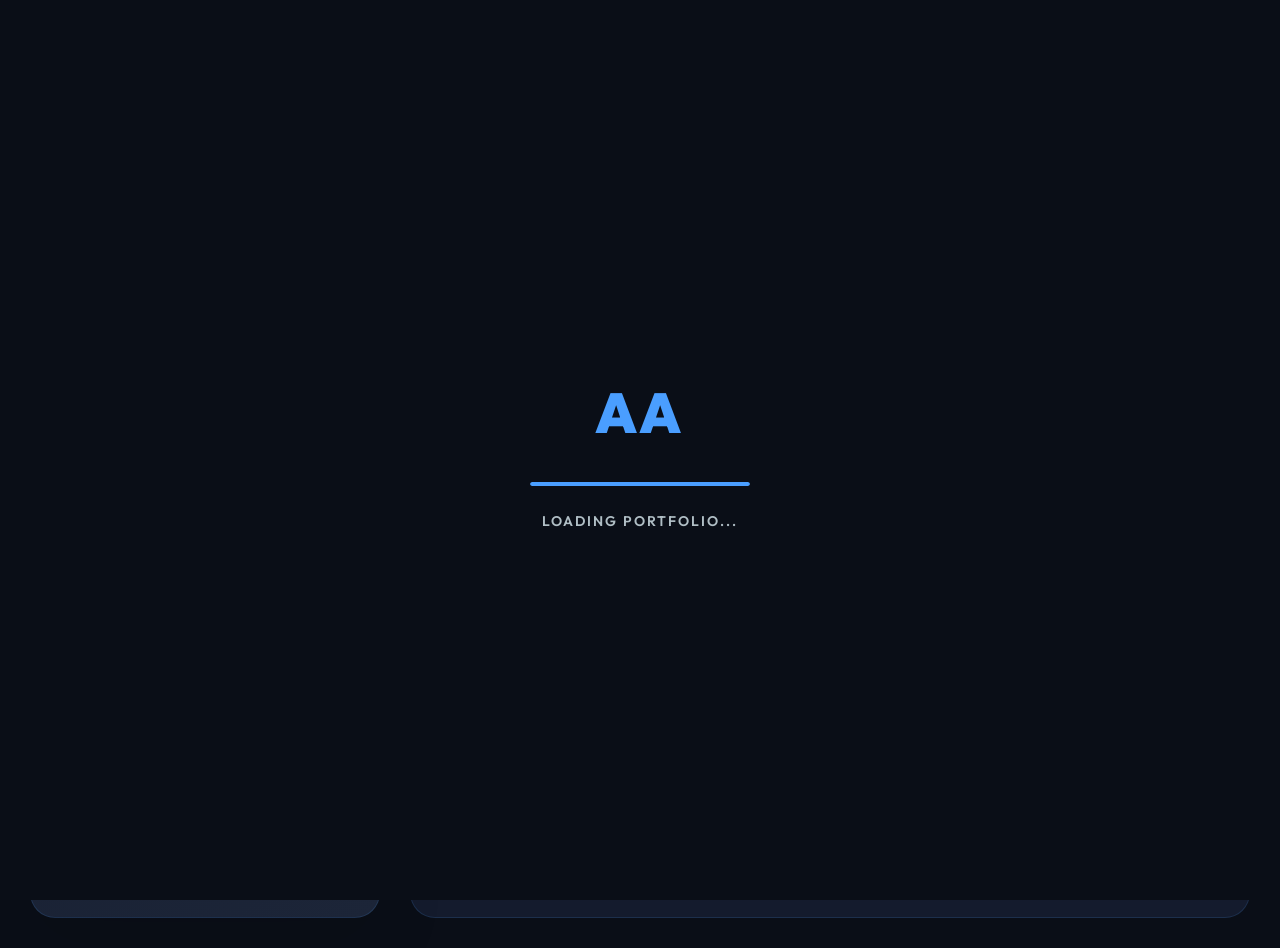
==== index.html @ 18f09d0e "Update index.html" ====
<!DOCTYPE html>
<html lang="en">
<head>
    <meta charset="UTF-8">
    <meta name="viewport" content="width=device-width, initial-scale=1.0">
    <title>Alex Alvian - Portfolio</title>
    <link href="https://fonts.googleapis.com/css2?family=Outfit:wght@300;400;600;700;900&display=swap" rel="stylesheet">
    <link rel="stylesheet" href="https://cdnjs.cloudflare.com/ajax/libs/font-awesome/6.4.0/css/all.min.css">
    <link rel="stylesheet" href="style.css">
</head>
<body class="dark-mode">

    <!-- ===== LOADING SCREEN ===== -->
    <div id="loadingScreen" class="loading-screen">
        <div class="loading-content">
            <div class="loading-logo">AA</div>
            <div class="loading-bar-wrap">
                <div class="loading-bar"></div>
            </div>
            <p class="loading-text">Loading Portfolio...</p>
        </div>
    </div>

    <!-- Theme Toggle Button -->
    <button id="theme-toggle" class="theme-toggle" aria-label="Toggle theme">
        <i class="fas fa-sun"></i>
    </button>

    <!-- Back to Top Button -->
    <button id="backToTopBtn" class="back-to-top" aria-label="Back to top">
        <i class="fas fa-arrow-up"></i>
    </button>

    <div class="container">
        <!-- Sidebar Profile Section -->
        <aside class="sidebar">
            <div class="profile-header">
                <img src="alex.jpg" alt="Alex Alvian" class="profile-pic">
                <h1 class="profile-name">Alex Alvian</h1>
                <div class="profile-role">Computer Science Student</div>
            </div>

            <div class="divider"></div>

            <div class="contact-info">
                <div class="contact-item">
                    <div class="contact-icon"><i class="fas fa-envelope"></i></div>
                    <div class="contact-details">
                        <span class="contact-label">Email</span>
                        <span class="contact-value">selviansamsul@gmail.com</span>
                    </div>
                </div>
                <div class="contact-item">
                    <div class="contact-icon"><i class="fas fa-phone"></i></div>
                    <div class="contact-details">
                        <span class="contact-label">Phone</span>
                        <span class="contact-value">+60 11-6481 2238</span>
                    </div>
                </div>
                <div class="contact-item">
                    <div class="contact-icon"><i class="fas fa-calendar"></i></div>
                    <div class="contact-details">
                        <span class="contact-label">Birthday</span>
                        <span class="contact-value">June 15, 2003</span>
                    </div>
                </div>
                <div class="contact-item">
                    <div class="contact-icon"><i class="fas fa-location-dot"></i></div>
                    <div class="contact-details">
                        <span class="contact-label">Location</span>
                        <span class="contact-value">Sabah, Malaysia</span>
                    </div>
                </div>
            </div>

            <div class="social-links">
                <a href="https://www.instagram.com/senseinsem" target="_blank" class="social-link" title="Instagram"><i class="fab fa-instagram"></i></a>
                <a href="https://www.tiktok.com/@senseinsem" target="_blank" class="social-link" title="TikTok"><i class="fab fa-tiktok"></i></a>
                <a href="https://discord.gg/hzGdXXtx" target="_blank" class="social-link" title="Discord"><i class="fab fa-discord"></i></a>
                <a href="#" class="social-link" title="GitHub"><i class="fab fa-github"></i></a>
            </div>
        </aside>

        <!-- Main Content Section -->
        <main class="main-content">
            <!-- Navigation Tabs -->
            <nav class="nav-tabs">
                <button class="nav-tab active" data-tab="about">About Me</button>
                <button class="nav-tab" data-tab="resume">Resume</button>
                <button class="nav-tab" data-tab="portfolio">Portfolio</button>
                <button class="nav-tab" data-tab="workshop">Workshop</button>
                <button class="nav-tab" data-tab="fyp">FYP</button>
                <button class="nav-tab" data-tab="gallery">Gallery</button>
                <button class="nav-tab" data-tab="contact">Contact</button>
            </nav>

            <!-- Content Area -->
            <div class="content-area">

                <!-- ===== ABOUT ME TAB ===== -->
                <div class="tab-content active" id="about">
                    <h2 class="section-title">About Me</h2>
                    <p class="about-text">
                        Hello! I enjoy coding and am constantly learning to improve my skills.
                        I love creating animations and editing videos, and I sometimes play games and
                        stream on social media. My ultimate goal is to keep pushing myself and reach
                        milestones I have yet to achieve.
                    </p>

                    <h3 class="subsection-title">Skills & Hobbies</h3>
                    <div class="services-grid">
                        <div class="service-card" onclick="openPopup('htmlPopup')">
                            <div class="service-icon"><img src="coding.png" alt="Coding" style="width: 50px; height: 50px; object-fit: contain;"></div>
                            <h4 class="service-title">Coding</h4>
                            <p class="service-description">HTML, CSS, JavaScript and more programming languages.</p>
                        </div>
                        <div class="service-card" onclick="openPopup('designPopup')">
                            <div class="service-icon"><img src="gdesign.png" alt="Graphic Design" style="width: 50px; height: 50px; object-fit: contain;"></div>
                            <h4 class="service-title">Graphic Design</h4>
                            <p class="service-description">Creating visual content with Photoshop and Illustrator.</p>
                        </div>
                        <div class="service-card" onclick="openPopup('gamingPopup')">
                            <div class="service-icon"><img src="pgame.png" alt="Gaming" style="width: 50px; height: 50px; object-fit: contain;"></div>
                            <h4 class="service-title">Playing Games</h4>
                            <p class="service-description">Minecraft, Battlefield, Mobile Legends and more.</p>
                        </div>
                        <div class="service-card" onclick="openPopup('streamPopup')">
                            <div class="service-icon"><img src="streaming.png" alt="Streaming" style="width: 50px; height: 50px; object-fit: contain;"></div>
                            <h4 class="service-title">Streaming</h4>
                            <p class="service-description">Live streaming on YouTube, Facebook, and TikTok.</p>
                        </div>
                        <div class="service-card" onclick="openPopup('animationPopup')">
                            <div class="service-icon"><img src="animator.png" alt="Animation" style="width: 50px; height: 50px; object-fit: contain;"></div>
                            <h4 class="service-title">Animation</h4>
                            <p class="service-description">3D animation and motion graphics with Blender.</p>
                        </div>
                        <div class="service-card" onclick="openPopup('animePopup')">
                            <div class="service-icon"><img src="anime.png" alt="Anime" style="width: 50px; height: 50px; object-fit: contain;"></div>
                            <h4 class="service-title">Anime</h4>
                            <p class="service-description">Watching anime series like One Piece, AOT, and more.</p>
                        </div>
                    </div>

                    <h3 class="subsection-title">Tools & Software</h3>
                    <div class="tools-container">
                        <div class="tools-scroll">
                            <div class="tool-item"><i class="fab fa-adobe" style="color: #FF0000;"></i><span>Adobe Photoshop</span></div>
                            <div class="tool-item"><i class="fab fa-adobe" style="color: #FF7C00;"></i><span>Adobe Illustrator</span></div>
                            <div class="tool-item"><i class="fas fa-cube" style="color: #F5792A;"></i><span>Blender</span></div>
                            <div class="tool-item"><i class="fab fa-adobe" style="color: #9999FF;"></i><span>Premiere Pro</span></div>
                            <div class="tool-item"><i class="fas fa-code" style="color: #007ACC;"></i><span>VS Code</span></div>
                            <div class="tool-item"><i class="fas fa-video" style="color: #302E31;"></i><span>OBS Studio</span></div>
                            <div class="tool-item"><i class="fab fa-unity" style="color: #000000;"></i><span>Unity</span></div>
                            <div class="tool-item"><i class="fas fa-gamepad" style="color: #0E1128;"></i><span>Unreal Engine</span></div>
                            <div class="tool-item"><i class="fas fa-paint-brush" style="color: #FF69B4;"></i><span>iBisPaint</span></div>
                        </div>
                    </div>

                    <h3 class="subsection-title">Testimonials</h3>
                    <div class="testimonials-container">
                        <div class="testimonials-scroll">
                            <div class="testimonial-card">
                                <p class="testimonial-text">"Alex is an incredibly talented student. His dedication to learning and mastering new technologies is impressive. He's always willing to help classmates and share his knowledge."</p>
                                <div class="testimonial-author">
                                    <img src="https://ui-avatars.com/api/?name=Ahmad+Hassan&background=4a9eff&color=fff&size=100" alt="Ahmad Hassan" class="author-avatar">
                                    <div class="author-info"><h4>Ahmad Hassan</h4><p>Classmate, UTeM</p></div>
                                </div>
                            </div>
                            <div class="testimonial-card">
                                <p class="testimonial-text">"Working with Alex on our web development project was amazing. He has great skills in both design and coding, and his creativity really brought our project to life!"</p>
                                <div class="testimonial-author">
                                    <img src="https://ui-avatars.com/api/?name=Sarah+Tan&background=4a9eff&color=fff&size=100" alt="Sarah Tan" class="author-avatar">
                                    <div class="author-info"><h4>Nazeem</h4><p>Project Partner, UTeM</p></div>
                                </div>
                            </div>
                            <div class="testimonial-card">
                                <p class="testimonial-text">"Alex's 3D animation and Blender skills are outstanding. His attention to detail and creative approach make his work stand out. Definitely someone to watch in the animation field!"</p>
                                <div class="testimonial-author">
                                    <img src="https://ui-avatars.com/api/?name=Daniel+Lee&background=4a9eff&color=fff&size=100" alt="Daniel Lee" class="author-avatar">
                                    <div class="author-info"><h4>Fatihah</h4><p>Friend & Designer</p></div>
                                </div>
                            </div>
                        </div>
                    </div>

                    <div class="skills-section">
                        <h3 class="subsection-title">Technical Proficiency</h3>
                        <div class="skills-grid">
                            <div class="skill-item">
                                <div class="skill-header"><span class="skill-name">HTML5</span><span class="skill-percentage">60%</span></div>
                                <div class="skill-bar"><div class="skill-progress" style="width: 60%"></div></div>
                            </div>
                            <div class="skill-item">
                                <div class="skill-header"><span class="skill-name">CSS3</span><span class="skill-percentage">60%</span></div>
                                <div class="skill-bar"><div class="skill-progress" style="width: 60%"></div></div>
                            </div>
                            <div class="skill-item">
                                <div class="skill-header"><span class="skill-name">JavaScript</span><span class="skill-percentage">60%</span></div>
                                <div class="skill-bar"><div class="skill-progress" style="width: 60%"></div></div>
                            </div>
                            <div class="skill-item">
                                <div class="skill-header"><span class="skill-name">Graphic Design</span><span class="skill-percentage">80%</span></div>
                                <div class="skill-bar"><div class="skill-progress" style="width: 80%"></div></div>
                            </div>
                            <div class="skill-item">
                                <div class="skill-header"><span class="skill-name">Blender / 3D Animation</span><span class="skill-percentage">85%</span></div>
                                <div class="skill-bar"><div class="skill-progress" style="width: 85%"></div></div>
                            </div>
                            <div class="skill-item">
                                <div class="skill-header"><span class="skill-name">Video Editing</span><span class="skill-percentage">85%</span></div>
                                <div class="skill-bar"><div class="skill-progress" style="width: 85%"></div></div>
                            </div>
                        </div>
                    </div>
                </div>

                <!-- ===== RESUME TAB ===== -->
                <div class="tab-content" id="resume">
                    <h2 class="section-title">Resume</h2>
                    <div class="timeline-section">
                        <h3 class="timeline-header">Education</h3>
                        <div class="timeline-item">
                            <span class="timeline-year">2021 - 2023</span>
                            <h4 class="timeline-title">Diploma in Business Studies</h4>
                            <p class="timeline-subtitle">SMK Bukit Garam, Sabah</p>
                            <p class="timeline-description">Completed diploma program with focus on business management and entrepreneurship.</p>
                        </div>
                        <div class="timeline-item">
                            <span class="timeline-year">2023 - 2027</span>
                            <h4 class="timeline-title">Bachelor of Computer Science</h4>
                            <p class="timeline-subtitle">Technical University of Malaysia, Melaka (UTeM)</p>
                            <p class="timeline-description">Currently pursuing degree in Computer Science with specialization in software development and web technologies.</p>
                        </div>
                    </div>
                    <div class="timeline-section">
                        <h3 class="timeline-header">Experience</h3>
                        <div class="timeline-item">
                            <span class="timeline-year">2022 - Present</span>
                            <h4 class="timeline-title">Minecraft Server Management</h4>
                            <p class="timeline-subtitle">Community Server Administrator</p>
                            <p class="timeline-description">Managed a community Minecraft server, handling plugins, events, and player moderation. Ensured server stability, configured plugins, and organized engaging activities for players.</p>
                        </div>
                    </div>
                </div>

                <!-- ===== PORTFOLIO TAB ===== -->
                <div class="tab-content" id="portfolio">
                    <h2 class="section-title">Portfolio</h2>

                    <!-- Filter Buttons -->
                    <div id="portfolioFilters" class="portfolio-filters">
                        <button class="filter-btn active" data-filter="all">All</button>
                        <button class="filter-btn" data-filter="web">Web</button>
                        <button class="filter-btn" data-filter="animation">Animation</button>
                        <button class="filter-btn" data-filter="design">Design</button>
                        <button class="filter-btn" data-filter="database">Database</button>
                    </div>

                    <div class="portfolio-grid">
                        <div class="portfolio-item" data-category="web" onclick="openPopup('project1Popup')">
                            <img src="projects/p1.png" alt="Web Development Project">
                            <div class="portfolio-overlay">
                                <h4>Web Development Project</h4>
                                <p>HTML • CSS • JavaScript • C++</p>
                                <div class="portfolio-link"><i class="fas fa-external-link-alt"></i></div>
                            </div>
                        </div>
                        <div class="portfolio-item" data-category="database" onclick="openPopup('project2Popup')">
                            <img src="projects/p2.png" alt="Database Management System">
                            <div class="portfolio-overlay">
                                <h4>Database Management System</h4>
                                <p>SQL • Database Design</p>
                                <div class="portfolio-link"><i class="fas fa-external-link-alt"></i></div>
                            </div>
                        </div>
                        <div class="portfolio-item" data-category="animation" onclick="openPopup('project3Popup')">
                            <img src="projects/p3.png" alt="Animation Project">
                            <div class="portfolio-overlay">
                                <h4>Animation Project</h4>
                                <p>Blender • Video Editing</p>
                                <div class="portfolio-link"><i class="fas fa-external-link-alt"></i></div>
                            </div>
                        </div>
                    </div>
                </div>

                <!-- ===== WORKSHOP TAB ===== -->
                <div class="tab-content" id="workshop">
                    <h2 class="section-title">Workshop</h2>
                    <p class="about-text">Hands-on learning experience in multimedia production and 3D animation development.</p>
                    <div class="workshop-grid">
                        <div class="workshop-card-new" onclick="openWorkshopModal()">
                            <div class="workshop-date-new">2024/2025</div>
                            <h4 class="workshop-title-new">Workshop II | BITU 3923 SEM 1 2025/2026</h4>
                            <p class="workshop-description-new">Produce and integrate multimedia elements into standalone projects using professional tools. Covering 3D animation, video editing, and creative product development with commercial features.</p>
                            <div class="workshop-details-new">
                                <span><i class="fas fa-clock"></i> Full Semester</span>
                                <span><i class="fas fa-users"></i> UTeM Students</span>
                            </div>
                            <button class="workshop-btn-new"><span>VIEW GALLERY</span></button>
                        </div>
                    </div>
                </div>

                <!-- ===== FYP TAB ===== -->
                <div class="tab-content" id="fyp">
                    <div class="fyp-header-row">
                        <div>
                            <h2 class="section-title">Final Year Project</h2>
                            <p class="about-text">My FYP journey — documenting progress, milestones, and the process of building my final year project from start to finish.</p>
                        </div>
                        <button class="fyp-admin-btn" onclick="openAdminPanel()">
                            <i class="fas fa-lock"></i>
                            <span>Admin</span>
                        </button>
                    </div>

                    <!-- FYP Project Card -->
                    <div id="fypProjectCard" class="fyp-project-card" onclick="openFYPJourney()">
                        <div class="fyp-card-thumbnail-wrap">
                            <img src="fyp/LEFTENANADNAN.png" alt="FYP Thumbnail" class="fyp-card-thumbnail">
                            <div class="fyp-card-thumbnail-placeholder" id="fypThumbPlaceholder">
                                <i class="fas fa-graduation-cap"></i>
                            </div>
                        </div>
                        <div class="fyp-card-body">
                            <div class="fyp-card-badge">Final Year Project</div>
                            <h3 class="fyp-card-title" id="fypTitleDisplay">Leftenan Adnan</h3>
                            <p class="fyp-card-desc" id="fypDescDisplay">Click to view my FYP journey and progress updates.</p>

                            <!-- Progress Bar -->
                            <div class="fyp-progress-wrap">
                                <div class="fyp-progress-track">
                                    <div class="fyp-progress-fill" id="fypProgressBar" style="width: 0%"></div>
                                </div>
                                <span class="fyp-progress-label" id="fypProgressLabel">0% Complete</span>
                            </div>

                            <div class="fyp-card-meta">
                                <span id="fypEntryCount"><i class="fas fa-calendar-check"></i> 0 entries</span>
                                <span id="fypYearDisplay"><i class="fas fa-clock"></i> 2025 - 2026</span>
                            </div>
                            <div class="fyp-card-cta">
                                <span>View Journey</span>
                                <i class="fas fa-arrow-right"></i>
                            </div>
                        </div>
                    </div>

                    <div id="fypEmptyState" class="fyp-empty-state" style="display:none;">
                        <i class="fas fa-folder-open"></i>
                        <p>No journey entries yet. Use Admin panel to add your first entry!</p>
                    </div>
                </div>

                <!-- ===== GALLERY TAB ===== -->
                <div class="tab-content" id="gallery">
                    <h2 class="section-title">Gallery</h2>
                    <p class="about-text">Memories and moments captured throughout my educational journey.</p>
                    <div class="schools-gallery-grid">
                        <div class="school-gallery-card" onclick="openPopup('smkPopup')">
                            <img src="education/smkbuilding.png" alt="SMK Bukit Garam" class="school-bg-image">
                            <div class="school-overlay"></div>
                            <div class="school-content">
                                <img src="education/smkbg.png" alt="SMK Logo" class="school-logo-large">
                                <h3 class="school-name">SMK Bukit Garam, Sabah</h3>
                            </div>
                        </div>
                        <div class="school-gallery-card" onclick="openPopup('utemPopup')">
                            <img src="education/ubuilding.png" alt="UTeM" class="school-bg-image">
                            <div class="school-overlay"></div>
                            <div class="school-content">
                                <img src="education/utem.png" alt="UTeM Logo" class="school-logo-large">
                                <h3 class="school-name">Technical University of Malaysia, Melaka</h3>
                            </div>
                        </div>
                    </div>
                </div>

                <!-- ===== CONTACT TAB ===== -->
                <div class="tab-content" id="contact">
                    <h2 class="section-title">Contact</h2>
                    <div class="contact-container">
                        <form class="contact-form" action="https://formsubmit.co/selviansamsul@gmail.com" method="POST">
                            <input type="hidden" name="_subject" value="New Portfolio Contact Message!">
                            <input type="hidden" name="_captcha" value="false">
                            <input type="hidden" name="_template" value="table">
                            <input type="text" name="_honey" style="display:none">

                            <div class="form-row">
                                <div class="form-group">
                                    <label for="name">Full Name</label>
                                    <input type="text" id="name" name="name" placeholder="Enter your name" required>
                                </div>
                                <div class="form-group">
                                    <label for="email">Email Address</label>
                                    <input type="email" id="email" name="email" placeholder="Enter your email" required>
                                </div>
                            </div>
                            <div class="form-group">
                                <label for="subject">Subject</label>
                                <input type="text" id="subject" name="subject" placeholder="Enter subject" required>
                            </div>
                            <div class="form-group">
                                <label for="message">Message</label>
                                <textarea id="message" name="message" rows="6" placeholder="Your message" required></textarea>
                            </div>
                            <button type="submit" class="submit-btn">
                                <span>Send Message</span>
                                <i class="fas fa-paper-plane"></i>
                            </button>
                        </form>

                        <div class="contact-info-box">
                            <h3>Get In Touch</h3>
                            <p>Feel free to reach out for collaborations, projects, or just to say hi!</p>
                            <div class="contact-methods">
                                <div class="method-item">
                                    <i class="fas fa-envelope"></i>
                                    <div><h4>Email</h4><p>selviansamsul@gmail.com</p></div>
                                </div>
                                <div class="method-item">
                                    <i class="fas fa-location-dot"></i>
                                    <div><h4>Location</h4><p>Melaka, Malaysia</p></div>
                                </div>
                                <div class="method-item">
                                    <i class="fab fa-instagram"></i>
                                    <div><h4>Instagram</h4><p>@senseinsem</p></div>
                                </div>
                            </div>
                        </div>
                    </div>

                    <div class="map-section">
                        <h3 class="map-title"><i class="fas fa-map-marker-alt"></i> My Location</h3>
                        <div class="map-container">
                            <iframe src="https://www.google.com/maps/embed?pb=!1m18!1m12!1m3!1d3987.7738837843967!2d102.31850731475395!3d2.310990798408954!2m3!1f0!2f0!3f0!3m2!1i1024!2i768!4f13.1!3m3!1m2!1s0x31d1e9acc8d2c0af%3A0x5dc09def5b2c968c!2sUniversiti%20Teknikal%20Malaysia%20Melaka!5e0!3m2!1sen!2smy!4v1642000000000!5m2!1sen!2smy" width="100%" height="450" style="border:0;" allowfullscreen="" loading="lazy" referrerpolicy="no-referrer-when-downgrade"></iframe>
                        </div>
                    </div>
                </div>

            </div><!-- end content-area -->
        </main>
    </div>

    <!-- ===== POPUPS & MODALS ===== -->

    <!-- Skills Popups -->
    <div id="htmlPopup" class="popup">
        <div class="popup-content">
            <span class="close" onclick="closePopup('htmlPopup')">&times;</span>
            <h2>Coding Skills</h2>
            <div class="popup-grid">
                <div class="popup-card"><img src="programming/html.png" alt="HTML"><p>HTML</p></div>
                <div class="popup-card"><img src="programming/css.png" alt="CSS"><p>CSS</p></div>
                <div class="popup-card"><img src="programming/js.png" alt="JavaScript"><p>JavaScript</p></div>
            </div>
        </div>
    </div>

    <div id="designPopup" class="popup">
        <div class="popup-content">
            <span class="close" onclick="closePopup('designPopup')">&times;</span>
            <h2>Graphic Design</h2>
            <div class="popup-grid">
                <div class="popup-card"><img src="graphicdesign/chracter.png" alt="Photoshop"><p>Photoshop</p></div>
                <div class="popup-card"><img src="graphicdesign/esport.png" alt="Illustrator"><p>Illustrator</p></div>
            </div>
        </div>
    </div>

    <div id="gamingPopup" class="popup">
        <div class="popup-content">
            <span class="close" onclick="closePopup('gamingPopup')">&times;</span>
            <h2>Playing Games</h2>
            <div class="popup-grid">
                <div class="popup-card"><img src="game/minecraft.png" alt="Minecraft"><p>Minecraft</p></div>
                <div class="popup-card"><img src="game/battlefield.png" alt="Battlefield"><p>Battlefield</p></div>
                <div class="popup-card"><img src="game/mlegend.png" alt="Mobile Legends"><p>Mobile Legends</p></div>
                <div class="popup-card"><img src="game/bs.png" alt="Blood Strike"><p>Blood Strike</p></div>
                <div class="popup-card"><img src="game/cod.png" alt="Call Of Duty"><p>Call Of Duty</p></div>
                <div class="popup-card"><img src="game/pubg.png" alt="PUBG"><p>PUBG</p></div>
            </div>
        </div>
    </div>

    <div id="streamPopup" class="popup">
        <div class="popup-content">
            <span class="close" onclick="closePopup('streamPopup')">&times;</span>
            <h2>Streaming</h2>
            <div class="popup-grid">
                <div class="popup-card"><img src="stream/yt.png" alt="YouTube"><p>YouTube</p></div>
                <div class="popup-card"><img src="stream/fb.png" alt="Facebook"><p>Facebook</p></div>
                <div class="popup-card"><img src="stream/tt.png" alt="TikTok"><p>TikTok</p></div>
            </div>
        </div>
    </div>

    <div id="animationPopup" class="popup">
        <div class="popup-content">
            <span class="close" onclick="closePopup('animationPopup')">&times;</span>
            <h2>Animation</h2>
            <div class="popup-grid">
                <div class="popup-card"><img src="animation/hp.png" alt="Blender"><p>Blender</p></div>
                <a href="https://youtu.be/5El2oPyLueI?si=GJ-XKhFjiFMWvHN2" target="_blank" class="popup-card">
                    <img src="animation/aif.png" alt="iBisPaint"><p>iBisPaint</p>
                </a>
            </div>
        </div>
    </div>

    <div id="animePopup" class="popup">
        <div class="popup-content">
            <span class="close" onclick="closePopup('animePopup')">&times;</span>
            <h2>Anime</h2>
            <div class="popup-grid">
                <div class="popup-card"><img src="anime/op.png" alt="One Piece"><p>One Piece</p></div>
                <div class="popup-card"><img src="anime/aot.png" alt="Attack On Titan"><p>Attack On Titan</p></div>
                <div class="popup-card"><img src="anime/kny.png" alt="Kimetsu No Yaiba"><p>Kimetsu No Yaiba</p></div>
            </div>
        </div>
    </div>

    <!-- Project Popups -->
    <div id="project1Popup" class="popup">
        <div class="popup-content">
            <span class="close" onclick="closePopup('project1Popup')">&times;</span>
            <h2>Web Development Project</h2>
            <div class="project-details">
                <p><strong>Course:</strong> Web Programming</p>
                <p><strong>Year:</strong> 2024</p>
                <p><strong>Description:</strong> Built a fully responsive portfolio website featuring modern UI/UX design, interactive elements, and smooth animations.</p>
                <p><strong>Technologies:</strong> HTML5, CSS3, JavaScript, Responsive Design</p>
            </div>
            <div class="popup-grid">
                <div class="popup-card"><img src="projects/Web/1.png" alt="Screenshot 1"><p>Flying Drone-Lab Test 1</p></div>
            </div>
        </div>
    </div>

    <div id="project2Popup" class="popup">
        <div class="popup-content">
            <span class="close" onclick="closePopup('project2Popup')">&times;</span>
            <h2>Database Management System</h2>
            <div class="project-details">
                <p><strong>Course:</strong> Database Systems</p>
                <p><strong>Year:</strong> 2024</p>
                <p><strong>Description:</strong> Developed a comprehensive inventory management system with user authentication, data relationships, and query optimization.</p>
                <p><strong>Technologies:</strong> MySQL, SQL, Database Design, ERD</p>
            </div>
            <div class="popup-grid"></div>
        </div>
    </div>

    <div id="project3Popup" class="popup">
        <div class="popup-content">
            <span class="close" onclick="closePopup('project3Popup')">&times;</span>
            <h2>Animation Project</h2>
            <div class="project-details">
                <p><strong>Course:</strong> Multimedia Design</p>
                <p><strong>Year:</strong> 2024</p>
                <p><strong>Description:</strong> Created a 3D animated short film showcasing modeling, rigging, animation, and rendering techniques using Blender.</p>
                <p><strong>Technologies:</strong> Blender, Video Editing, 3D Modeling</p>
            </div>
            <div class="popup-grid">
                <div class="popup-card"><img src="projects/Blender/1.png" alt="Animation 1"><p>ReLive</p></div>
                <div class="popup-card"><img src="projects/Blender/2.png" alt="Animation 2"><p>Character ReLive</p></div>
                <div class="popup-card"><img src="projects/Blender/3.png" alt="Animation 3"><p>Animated for Video TikTok</p></div>
                <div class="popup-card"><img src="projects/Blender/5.png" alt="Animation 4"><p>Poster Re-Live</p></div>
            </div>
        </div>
    </div>

    <!-- Gallery Popups -->
    <div id="smkPopup" class="popup">
        <div class="popup-content">
            <span class="close" onclick="closePopup('smkPopup')">&times;</span>
            <h2>SMK Bukit Garam - Capture Moments</h2>
            <div class="popup-grid">
                <div class="popup-card"><img src="education/smk/alex.png" alt="SMK Photo 1"><p>Photo 1</p></div>
                <div class="popup-card"><img src="education/smk/1.png" alt="SMK Photo 2"><p>6A3</p></div>
                <div class="popup-card"><img src="education/smk/2.png" alt="SMK Photo 3"><p>6A3</p></div>
                <div class="popup-card"><img src="education/smk/3.png" alt="SMK Photo 4"><p>6A3</p></div>
                <div class="popup-card"><img src="education/smk/4.png" alt="SMK Photo 5"><p>F6 Last Day</p></div>
                <div class="popup-card"><img src="education/smk/5.png" alt="SMK Photo 6"><p>Shoot Film</p></div>
            </div>
        </div>
    </div>

    <div id="utemPopup" class="popup">
        <div class="popup-content">
            <span class="close" onclick="closePopup('utemPopup')">&times;</span>
            <h2>UTeM - Capture Moments</h2>
            <div class="popup-grid">
                <div class="popup-card"><img src="education/utem/1.png" alt="UTeM Photo 1"><p>Entrepreneurship</p></div>
                <div class="popup-card"><img src="education/utem/2.png" alt="UTeM Photo 2"><p>Entrepreneurship</p></div>
                <div class="popup-card"><img src="education/utem/3.png" alt="UTeM Photo 3"><p>Photo 3</p></div>
                <div class="popup-card"><img src="education/utem/4.png" alt="UTeM Photo 4"><p>Klebang</p></div>
                <div class="popup-card"><img src="education/utem/5.png" alt="UTeM Photo 5"><p>Nando's</p></div>
                <div class="popup-card"><img src="education/utem/6.png" alt="UTeM Photo 6"><p>Shoot Film</p></div>
                <div class="popup-card"><img src="education/utem/7.png" alt="UTeM Photo 7"><p>Hiking</p></div>
                <div class="popup-card"><img src="education/utem/8.png" alt="UTeM Photo 8"><p>Hiking</p></div>
                <div class="popup-card"><img src="education/utem/9.png" alt="UTeM Photo 9"><p>Golf</p></div>
                <div class="popup-card"><img src="education/utem/10.JPG" alt="UTeM Photo 10"><p>Exhibitions</p></div>
                <div class="popup-card"><img src="education/utem/11.JPG" alt="UTeM Photo 11"><p>Exhibitions</p></div>
                <div class="popup-card"><img src="education/utem/12.JPG" alt="UTeM Photo 12"><p>Exhibitions</p></div>
            </div>
        </div>
    </div>

    <!-- Big Image Popup -->
    <div id="bigImagePopup" class="popup" style="display: none;">
        <span class="close" onclick="closePopup('bigImagePopup')">&times;</span>
        <img id="bigImage" src="" alt="Big Image" style="max-width:90%; max-height:90%; border-radius:10px; display:block; margin:auto;">
    </div>

    <!-- Workshop Modal -->
    <div id="workshopModal" class="workshop-modal">
        <div class="workshop-modal-overlay" onclick="closeWorkshopModal()"></div>
        <div class="workshop-modal-content">
            <button class="workshop-modal-close" onclick="closeWorkshopModal()"><i class="fas fa-times"></i></button>
            <div class="workshop-modal-header">
                <div class="workshop-date-badge">2024/2025</div>
                <h2 class="workshop-modal-title">Workshop II | BITU 3923 SEM 1 2025/2026</h2>
                <p class="workshop-modal-description">Produce, create, edit and use multimedia elements that are compatible with developed projects. Integrates all the multimedia elements used in generating a single standalone end product. Use and operate multimedia tools and software well. Presenting creative work through exhibitions. Develop a product that has commercial features.</p>
                <div class="workshop-modal-info">
                    <span><i class="fas fa-clock"></i> Full Semester</span>
                    <span><i class="fas fa-users"></i> UTeM Students</span>
                </div>
            </div>
            <div class="workshop-modal-body">
                <h3 class="workshop-gallery-title">WORKSHOP GALLERY</h3>
                <div class="workshop-gallery-grid">
                    <div class="workshop-gallery-item" onclick="openWorkshopImage('projects/Blender/1.png')">
                        <img src="projects/Blender/1.png" alt="ReLive">
                        <div class="workshop-gallery-overlay"><i class="fas fa-search-plus"></i></div>
                    </div>
                    <div class="workshop-gallery-item" onclick="openWorkshopImage('projects/Blender/2.png')">
                        <img src="projects/Blender/2.png" alt="Character ReLive">
                        <div class="workshop-gallery-overlay"><i class="fas fa-search-plus"></i></div>
                    </div>
                    <div class="workshop-gallery-item" onclick="openWorkshopImage('projects/Blender/3.png')">
                        <img src="projects/Blender/3.png" alt="Animated for TikTok">
                        <div class="workshop-gallery-overlay"><i class="fas fa-search-plus"></i></div>
                    </div>
                </div>
            </div>
        </div>
    </div>

    <!-- FYP Journey Modal -->
    <div id="fypJourneyModal" class="fyp-modal">
        <div class="fyp-modal-overlay" onclick="closeFYPJourney()"></div>
        <div class="fyp-modal-content">
            <button class="fyp-modal-close" onclick="closeFYPJourney()"><i class="fas fa-times"></i></button>
            <div class="fyp-journey-header">
                <div class="fyp-journey-badge">Journey Timeline</div>
                <h2 class="fyp-journey-title" id="fypJourneyTitle">My FYP Journey</h2>
                <p class="fyp-journey-subtitle" id="fypJourneySubtitle">Progress updates and milestones</p>
            </div>
            <div class="fyp-timeline-wrapper">
                <div class="fyp-timeline-track" id="fypTimelineTrack"></div>
            </div>
            <div class="fyp-timeline-hint">
                <i class="fas fa-hand-pointer"></i> Klik entry untuk lihat detail &nbsp;|&nbsp;
                <i class="fas fa-arrows-left-right"></i> Scroll kiri/kanan
            </div>
        </div>
    </div>

    <!-- FYP Entry Detail Modal -->
    <div id="fypDetailModal" class="fyp-modal fyp-detail-modal">
        <div class="fyp-modal-overlay" onclick="closeFYPDetail()"></div>
        <div class="fyp-modal-content fyp-detail-content">
            <button class="fyp-modal-close" onclick="closeFYPDetail()"><i class="fas fa-times"></i></button>
            <div class="fyp-detail-header">
                <div class="fyp-detail-date-badge" id="fypDetailDateBadge">8 Mac 2026</div>
                <h2 class="fyp-detail-title" id="fypDetailTitle">Entry Title</h2>
                <p class="fyp-detail-desc" id="fypDetailDesc">Description here</p>
            </div>
            <div class="fyp-detail-images" id="fypDetailImages"></div>
        </div>
    </div>

    <!-- FYP Admin Panel Modal -->
    <div id="fypAdminModal" class="fyp-modal fyp-admin-modal">
        <div class="fyp-modal-overlay" onclick="closeFYPAdmin()"></div>
        <div class="fyp-modal-content fyp-admin-content">
            <button class="fyp-modal-close" onclick="closeFYPAdmin()"><i class="fas fa-times"></i></button>

            <!-- Login Screen -->
            <div id="fypAdminLogin" class="fyp-admin-section">
                <div class="fyp-admin-lock-icon"><i class="fas fa-lock"></i></div>
                <h2 class="fyp-admin-title">Admin Panel</h2>
                <p class="fyp-admin-subtitle">Enter password to manage FYP content</p>
                <div class="fyp-admin-login-form">
                    <input type="password" id="fypAdminPassword" placeholder="Enter admin password" class="fyp-admin-input" onkeydown="if(event.key==='Enter') verifyAdminPassword()">
                    <button class="fyp-admin-submit-btn" onclick="verifyAdminPassword()"><i class="fas fa-unlock"></i> Login</button>
                </div>
                <p class="fyp-admin-hint">Default password: <strong>fyp2026</strong></p>
            </div>

            <!-- Admin Dashboard -->
            <div id="fypAdminDashboard" class="fyp-admin-section" style="display:none;">
                <div class="fyp-admin-dash-header">
                    <h2 class="fyp-admin-title">FYP Admin Panel</h2>
                    <button class="fyp-admin-logout-btn" onclick="logoutAdmin()"><i class="fas fa-sign-out-alt"></i> Logout</button>
                </div>

                <!-- Publish Data Block: supaya semua orang (browser/email lain) nampak -->
                <div class="fyp-admin-block">
                    <h3 class="fyp-admin-block-title"><i class="fas fa-cloud-upload-alt"></i> Publish Supaya Semua Orang Nampak</h3>
                    <p class="fyp-admin-hint" style="text-align:left; margin-bottom:14px;">
                        Website ni <strong>static</strong> (tiada database), jadi apa-apa yang anda save di sini cuma
                        tersimpan dalam browser anda sendiri. Untuk orang lain (email/browser/device lain) boleh
                        nampak update FYP anda, ikut langkah ni:
                    </p>
                    <ol style="margin: 0 0 16px 20px; font-size: 14px; line-height: 1.9;">
                        <li>Lengkapkan dulu Project Settings & Journey Entries di bawah, macam biasa.</li>
                        <li>Klik butang <strong>"Export Data (Copy JSON)"</strong> — JSON akan disalin (copy) automatik.</li>
                        <li>Buka fail <code>fyp-data.js</code> dalam GitHub repo anda.</li>
                        <li>Replace isi dalam <code>FYP_DEFAULT_DATA = { ... }</code> dengan JSON yang baru di-copy.</li>
                        <li>Commit & push. Lepas GitHub Pages update (± 1 minit), semua orang akan nampak — dari email/browser/device mana pun.</li>
                    </ol>
                    <button class="fyp-admin-save-btn" onclick="exportFYPData()"><i class="fas fa-copy"></i> Export Data (Copy JSON)</button>
                </div>

                <!-- Project Settings -->
                <div class="fyp-admin-block">
                    <h3 class="fyp-admin-block-title"><i class="fas fa-cog"></i> Project Settings</h3>
                    <div class="fyp-admin-form-grid">
                        <div class="fyp-admin-form-group">
                            <label>Project Title</label>
                            <input type="text" id="adminProjectTitle" placeholder="e.g. Smart Campus System" class="fyp-admin-input">
                        </div>
                        <div class="fyp-admin-form-group">
                            <label>Year Range</label>
                            <input type="text" id="adminProjectYear" placeholder="e.g. 2025 - 2026" class="fyp-admin-input">
                        </div>
                        <div class="fyp-admin-form-group" style="grid-column: 1/-1;">
                            <label>Project Description</label>
                            <textarea id="adminProjectDesc" placeholder="Brief description of your FYP project..." class="fyp-admin-textarea" rows="3"></textarea>
                        </div>
                        <div class="fyp-admin-form-group" style="grid-column: 1/-1;">
                            <label>Thumbnail URL — Gunakan URL dari GitHub repo anda (contoh: <code>https://raw.githubusercontent.com/username/repo/main/fyp/image.jpg</code>)</label>
                            <input type="text" id="adminProjectThumb" placeholder="https://raw.githubusercontent.com/..." class="fyp-admin-input">
                        </div>
                        <div class="fyp-admin-form-group" style="grid-column: 1/-1;">
                            <label>Project Progress: <span id="progressValueDisplay">0%</span></label>
                            <input type="range" id="adminProjectProgress" min="0" max="100" value="0" class="fyp-progress-slider"
                                oninput="document.getElementById('progressValueDisplay').textContent = this.value + '%'">
                        </div>
                    </div>
                    <button class="fyp-admin-save-btn" onclick="saveProjectSettings()"><i class="fas fa-save"></i> Save Settings</button>
                </div>

                <!-- Add New Journey Entry -->
                <div class="fyp-admin-block">
                    <h3 class="fyp-admin-block-title"><i class="fas fa-plus-circle"></i> Add New Journey Entry</h3>
                    <div class="fyp-admin-form-grid">
                        <div class="fyp-admin-form-group">
                            <label>Date</label>
                            <input type="date" id="adminEntryDate" class="fyp-admin-input">
                        </div>
                        <div class="fyp-admin-form-group">
                            <label>Entry Title</label>
                            <input type="text" id="adminEntryTitle" placeholder="e.g. Literature Review" class="fyp-admin-input">
                        </div>
                        <div class="fyp-admin-form-group" style="grid-column: 1/-1;">
                            <label>Description</label>
                            <textarea id="adminEntryDesc" placeholder="What did you do on this date?" class="fyp-admin-textarea" rows="3"></textarea>
                        </div>

                        <!-- Thumbnail URL for entry -->
                        <div class="fyp-admin-form-group" style="grid-column: 1/-1;">
                            <label>Thumbnail URL (untuk timeline) — Upload gambar ke folder <code>fyp/</code> dalam GitHub repo anda, kemudian copy URL raw</label>
                            <input type="text" id="adminEntryThumb" placeholder="https://raw.githubusercontent.com/username/repo/main/fyp/image.jpg" class="fyp-admin-input">
                            <small class="fyp-url-hint">💡 Cara dapat URL: GitHub repo → folder fyp → klik gambar → klik "Raw" → copy URL</small>
                        </div>

                        <!-- OR use drag & drop as backup -->
                        <div class="fyp-admin-form-group" style="grid-column: 1/-1;">
                            <label>ATAU Upload terus (Backup — compress & simpan dalam browser)</label>
                            <div class="fyp-drop-zone" id="thumbDropZone" onclick="document.getElementById('thumbFileInput').click()">
                                <input type="file" id="thumbFileInput" accept="image/*" style="display:none" onchange="handleThumbFile(this)">
                                <div class="fyp-drop-icon"><i class="fas fa-cloud-upload-alt"></i></div>
                                <p class="fyp-drop-text">Drag & drop atau <span>klik untuk pilih</span></p>
                                <p class="fyp-drop-hint">Gambar akan di-compress secara automatik</p>
                                <img id="thumbPreview" class="fyp-drop-preview" style="display:none">
                                <button type="button" class="fyp-drop-clear" id="thumbClearBtn" style="display:none" onclick="clearThumb(event)">
                                    <i class="fas fa-times"></i> Buang
                                </button>
                            </div>
                        </div>

                        <!-- Detail Images URL (Primary - recommended) -->
                        <div class="fyp-admin-form-group" style="grid-column: 1/-1;">
                            <label>Detail Images — URL (Disyorkan! Satu URL setiap baris)</label>
                            <textarea id="adminEntryImagesUrl" placeholder="https://raw.githubusercontent.com/username/repo/main/fyp/img1.jpg&#10;https://raw.githubusercontent.com/username/repo/main/fyp/img2.jpg" class="fyp-admin-textarea" rows="4"></textarea>
                            <small class="fyp-url-hint">💡 Upload semua gambar ke folder <code>fyp/</code> dalam GitHub repo dulu, kemudian paste URL raw di sini</small>
                        </div>

                        <!-- Detail Images Upload (Backup) -->
                        <div class="fyp-admin-form-group" style="grid-column: 1/-1;">
                            <label>ATAU Upload Gambar Detail (Backup)</label>
                            <div class="fyp-drop-zone fyp-drop-multi" id="detailDropZone" onclick="document.getElementById('detailFileInput').click()">
                                <input type="file" id="detailFileInput" accept="image/*" multiple style="display:none" onchange="handleDetailFiles(this)">
                                <div class="fyp-drop-icon"><i class="fas fa-images"></i></div>
                                <p class="fyp-drop-text">Drag & drop atau <span>klik untuk pilih</span></p>
                                <p class="fyp-drop-hint">Boleh pilih banyak gambar — akan di-compress automatik</p>
                            </div>
                            <div id="detailPreviewGrid" class="fyp-detail-preview-grid"></div>
                        </div>

                        <div class="fyp-admin-form-group" style="grid-column: 1/-1;">
                            <label>Image Captions (satu per baris, ikut urutan gambar)</label>
                            <textarea id="adminEntryCaptions" placeholder="Screenshot of diagram&#10;Meeting notes&#10;Code review" class="fyp-admin-textarea" rows="4"></textarea>
                        </div>
                    </div>
                    <button class="fyp-admin-save-btn" onclick="addJourneyEntry()"><i class="fas fa-plus"></i> Add Entry</button>
                </div>

                <!-- Existing Entries -->
                <div class="fyp-admin-block">
                    <h3 class="fyp-admin-block-title"><i class="fas fa-list"></i> Manage Entries</h3>
                    <div id="adminEntriesList" class="fyp-admin-entries-list"></div>
                </div>
            </div>
        </div>
    </div>

    <!-- FYP Image Lightbox -->
    <div id="fypLightbox" class="fyp-lightbox">
        <div class="fyp-lightbox-overlay" onclick="closeFYPLightbox()"></div>
        <button class="fyp-lightbox-close" onclick="closeFYPLightbox()"><i class="fas fa-times"></i></button>
        <img id="fypLightboxImg" src="" alt="" class="fyp-lightbox-img">
        <p id="fypLightboxCaption" class="fyp-lightbox-caption"></p>
    </div>

    <script src="fyp-data.js"></script>
    <script src="script.js"></script>
</body>
</html>
---- style.css ----
* {
    margin: 0;
    padding: 0;
    box-sizing: border-box;
}

:root {
    /* Dark Mode Colors */
    --dark-primary: #0a0e17;
    --dark-secondary: #141b2d;
    --dark-card: #1a2332;
    --dark-text: #ffffff;
    --dark-text-gray: #b0bec5;
    --dark-border: rgba(74, 158, 255, 0.15);
    
    /* Light Mode Colors */
    --light-primary: #FFFFFF;
    --light-secondary: #f8fafc;
    --light-card: #ffffff;
    --light-text: #1E293B;
    --light-text-gray: #64748b;
    --light-border: #e2e8f0;
    
    /* Accent Colors */
    --accent-dark: #4a9eff;
    --accent-light: #3B82F6;
    --accent-hover: #5db3ff;
}

body {
    font-family: 'Outfit', sans-serif;
    line-height: 1.6;
    overflow-x: hidden;
    transition: background-color 0.3s ease, color 0.3s ease;
}

/* ===== DARK MODE (DEFAULT) ===== */
body.dark-mode {
    background: var(--dark-primary);
    color: var(--dark-text);
}

body.dark-mode .sidebar {
    background: linear-gradient(145deg, var(--dark-secondary), #1c2538);
    border: 1px solid var(--dark-border);
}

body.dark-mode .main-content {
    background: var(--dark-secondary);
    border: 1px solid var(--dark-border);
}

body.dark-mode .nav-tabs {
    background: linear-gradient(180deg, #1c2538, var(--dark-secondary));
    border-bottom: 2px solid var(--dark-border);
}

body.dark-mode .nav-tab {
    color: var(--dark-text-gray);
}

body.dark-mode .nav-tab.active,
body.dark-mode .nav-tab:hover {
    color: var(--accent-dark);
}

body.dark-mode .nav-tab.active::before {
    background: var(--accent-dark);
}

body.dark-mode .section-title,
body.dark-mode .subsection-title,
body.dark-mode .timeline-header,
body.dark-mode .profile-name,
body.dark-mode .contact-value {
    color: var(--dark-text);
}

body.dark-mode .about-text,
body.dark-mode .service-description,
body.dark-mode .timeline-description,
body.dark-mode .workshop-description,
body.dark-mode .contact-label {
    color: var(--dark-text-gray);
}

body.dark-mode .section-title::after {
    background: var(--accent-dark);
    box-shadow: 0 0 15px rgba(74, 158, 255, 0.6);
}

body.dark-mode .profile-role {
    background: var(--accent-dark);
}

body.dark-mode .profile-pic {
    border: 4px solid var(--accent-dark);
    box-shadow: 0 0 40px rgba(74, 158, 255, 0.4);
}

body.dark-mode .contact-icon {
    background: rgba(74, 158, 255, 0.12);
    color: var(--accent-dark);
}

body.dark-mode .contact-item:hover .contact-icon {
    background: var(--accent-dark);
    color: var(--dark-text);
}

body.dark-mode .social-link {
    background: rgba(74, 158, 255, 0.1);
    color: var(--accent-dark);
}

body.dark-mode .social-link:hover {
    background: var(--accent-dark);
    color: var(--dark-text);
}

body.dark-mode .service-card,
body.dark-mode .timeline-item,
body.dark-mode .skill-item,
body.dark-mode .workshop-card,
body.dark-mode .contact-info-box {
    background: linear-gradient(145deg, var(--dark-card), #1c2538);
    border: 1px solid var(--dark-border);
}

body.dark-mode .service-card:hover,
body.dark-mode .workshop-card:hover {
    border-color: var(--accent-dark);
    box-shadow: 0 20px 50px rgba(74, 158, 255, 0.25);
}

body.dark-mode .service-icon {
    background: rgba(74, 158, 255, 0.12);
    color: var(--accent-dark);
}

body.dark-mode .service-card:hover .service-icon {
    background: var(--accent-dark);
}

body.dark-mode .timeline-year,
body.dark-mode .workshop-date {
    background: rgba(74, 158, 255, 0.15);
    color: var(--accent-dark);
}

body.dark-mode .timeline-subtitle {
    color: var(--accent-dark);
}

body.dark-mode .skill-bar {
    background: rgba(74, 158, 255, 0.1);
}

body.dark-mode .skill-progress {
    background: linear-gradient(90deg, #3d85d9, var(--accent-dark));
    box-shadow: 0 0 10px rgba(74, 158, 255, 0.5);
}

body.dark-mode .skill-percentage {
    color: var(--accent-dark);
}

body.dark-mode .portfolio-overlay {
    background: linear-gradient(135deg, rgba(10, 14, 23, 0.95), rgba(20, 27, 45, 0.95));
}

body.dark-mode .portfolio-overlay p {
    color: var(--accent-dark);
}

body.dark-mode .portfolio-link {
    background: var(--accent-dark);
}

body.dark-mode .workshop-details i {
    color: var(--accent-dark);
}

body.dark-mode .workshop-btn {
    background: rgba(74, 158, 255, 0.1);
    border: 1px solid var(--accent-dark);
    color: var(--accent-dark);
}

body.dark-mode .workshop-btn:hover {
    background: var(--accent-dark);
    color: var(--dark-text);
}

body.dark-mode .gallery-card {
    border: 1px solid var(--dark-border);
}

body.dark-mode .gallery-overlay {
    background: linear-gradient(135deg, rgba(10, 14, 23, 0.9), rgba(20, 27, 45, 0.9));
}

body.dark-mode .gallery-overlay i {
    color: var(--accent-dark);
}

body.dark-mode .form-group input,
body.dark-mode .form-group textarea {
    background: rgba(74, 158, 255, 0.05);
    border: 1px solid var(--dark-border);
    color: var(--dark-text);
}

body.dark-mode .form-group input:focus,
body.dark-mode .form-group textarea:focus {
    border-color: var(--accent-dark);
    background: rgba(74, 158, 255, 0.1);
}

body.dark-mode .submit-btn {
    background: var(--accent-dark);
}

body.dark-mode .submit-btn:hover {
    background: var(--accent-hover);
}

body.dark-mode .method-item {
    background: rgba(74, 158, 255, 0.05);
}

body.dark-mode .method-item i {
    color: var(--accent-dark);
}

body.dark-mode .popup-content {
    background: var(--dark-secondary);
    color: var(--dark-text);
}

body.dark-mode .popup-card {
    background: var(--dark-card);
    color: var(--dark-text);
}

body.dark-mode .project-details {
    background: rgba(74, 158, 255, 0.05);
}

body.dark-mode .project-details strong {
    color: var(--accent-dark);
}

body.dark-mode .content-area::-webkit-scrollbar-thumb {
    background: var(--accent-dark);
}

/* ===== LIGHT MODE ===== */
body.light-mode {
    background: var(--light-primary);
    color: var(--light-text);
}

body.light-mode .sidebar {
    background: linear-gradient(145deg, var(--light-secondary), #ffffff);
    border: 1px solid var(--light-border);
    box-shadow: 0 10px 40px rgba(0, 0, 0, 0.05);
}

body.light-mode .main-content {
    background: var(--light-secondary);
    border: 1px solid var(--light-border);
}

body.light-mode .nav-tabs {
    background: linear-gradient(180deg, #ffffff, var(--light-secondary));
    border-bottom: 2px solid var(--light-border);
}

body.light-mode .nav-tab {
    color: var(--light-text-gray);
}

body.light-mode .nav-tab.active,
body.light-mode .nav-tab:hover {
    color: var(--accent-light);
}

body.light-mode .nav-tab.active::before {
    background: var(--accent-light);
}

body.light-mode .section-title,
body.light-mode .subsection-title,
body.light-mode .timeline-header,
body.light-mode .profile-name,
body.light-mode .contact-value {
    color: var(--light-text);
}

body.light-mode .about-text,
body.light-mode .service-description,
body.light-mode .timeline-description,
body.light-mode .workshop-description,
body.light-mode .contact-label {
    color: var(--light-text-gray);
}

body.light-mode .section-title::after {
    background: var(--accent-light);
    box-shadow: 0 0 15px rgba(59, 130, 246, 0.4);
}

body.light-mode .profile-role {
    background: var(--accent-light);
    color: #ffffff;
}

body.light-mode .profile-pic {
    border: 4px solid var(--accent-light);
    box-shadow: 0 0 30px rgba(59, 130, 246, 0.3);
}

body.light-mode .contact-icon {
    background: rgba(59, 130, 246, 0.1);
    color: var(--accent-light);
}

body.light-mode .contact-item:hover .contact-icon {
    background: var(--accent-light);
    color: #ffffff;
}

body.light-mode .social-link {
    background: rgba(59, 130, 246, 0.1);
    color: var(--accent-light);
}

body.light-mode .social-link:hover {
    background: var(--accent-light);
    color: #ffffff;
}

body.light-mode .service-card,
body.light-mode .timeline-item,
body.light-mode .skill-item,
body.light-mode .workshop-card,
body.light-mode .contact-info-box {
    background: #ffffff;
    border: 1px solid var(--light-border);
    box-shadow: 0 4px 12px rgba(0, 0, 0, 0.05);
}

body.light-mode .service-card:hover,
body.light-mode .workshop-card:hover {
    border-color: var(--accent-light);
    box-shadow: 0 10px 30px rgba(59, 130, 246, 0.15);
}

body.light-mode .service-icon {
    background: rgba(59, 130, 246, 0.1);
    color: var(--accent-light);
}

body.light-mode .service-card:hover .service-icon {
    background: var(--accent-light);
    color: #ffffff;
}

body.light-mode .service-title,
body.light-mode .timeline-title,
body.light-mode .skill-name,
body.light-mode .workshop-title,
body.light-mode .contact-info-box h3 {
    color: var(--light-text);
}

body.light-mode .timeline-year,
body.light-mode .workshop-date {
    background: rgba(59, 130, 246, 0.1);
    color: var(--accent-light);
}

body.light-mode .timeline-subtitle {
    color: var(--accent-light);
}

body.light-mode .skill-bar {
    background: rgba(59, 130, 246, 0.08);
}

body.light-mode .skill-progress {
    background: linear-gradient(90deg, #2563EB, var(--accent-light));
    box-shadow: 0 0 10px rgba(59, 130, 246, 0.3);
}

body.light-mode .skill-percentage {
    color: var(--accent-light);
}

body.light-mode .portfolio-overlay {
    background: linear-gradient(135deg, rgba(255, 255, 255, 0.95), rgba(248, 250, 252, 0.95));
}

body.light-mode .portfolio-overlay h4 {
    color: var(--light-text);
}

body.light-mode .portfolio-overlay p {
    color: var(--accent-light);
}

body.light-mode .portfolio-link {
    background: var(--accent-light);
}

body.light-mode .workshop-details i {
    color: var(--accent-light);
}

body.light-mode .workshop-details span {
    color: var(--light-text-gray);
}

body.light-mode .workshop-btn {
    background: rgba(59, 130, 246, 0.1);
    border: 1px solid var(--accent-light);
    color: var(--accent-light);
}

body.light-mode .workshop-btn:hover {
    background: var(--accent-light);
    color: #ffffff;
}

body.light-mode .gallery-card {
    border: 1px solid var(--light-border);
}

body.light-mode .gallery-overlay {
    background: linear-gradient(135deg, rgba(255, 255, 255, 0.95), rgba(248, 250, 252, 0.95));
}

body.light-mode .gallery-overlay i {
    color: var(--accent-light);
}

body.light-mode .gallery-overlay p {
    color: var(--light-text);
}

body.light-mode .form-group input,
body.light-mode .form-group textarea {
    background: #ffffff;
    border: 1px solid var(--light-border);
    color: var(--light-text);
}

body.light-mode .form-group input:focus,
body.light-mode .form-group textarea:focus {
    border-color: var(--accent-light);
    background: rgba(59, 130, 246, 0.05);
}

body.light-mode .submit-btn {
    background: var(--accent-light);
}

body.light-mode .submit-btn:hover {
    background: #2563EB;
}

body.light-mode .method-item {
    background: rgba(59, 130, 246, 0.05);
}

body.light-mode .method-item i {
    color: var(--accent-light);
}

body.light-mode .method-item h4 {
    color: var(--light-text);
}

body.light-mode .method-item p {
    color: var(--light-text-gray);
}

body.light-mode .popup-content {
    background: #ffffff;
    color: var(--light-text);
}

body.light-mode .popup-card {
    background: var(--light-secondary);
    color: var(--light-text);
}

body.light-mode .project-details {
    background: rgba(59, 130, 246, 0.05);
}

body.light-mode .project-details strong {
    color: var(--accent-light);
}

body.light-mode .content-area::-webkit-scrollbar-thumb {
    background: var(--accent-light);
}

/* ===== THEME TOGGLE BUTTON ===== */
.theme-toggle {
    position: fixed;
    top: 30px;
    right: 30px;
    width: 50px;
    height: 50px;
    border-radius: 50%;
    border: none;
    cursor: pointer;
    display: flex;
    align-items: center;
    justify-content: center;
    font-size: 20px;
    z-index: 1000;
    transition: all 0.3s ease;
    box-shadow: 0 4px 15px rgba(0, 0, 0, 0.2);
}

body.dark-mode .theme-toggle {
    background: rgba(74, 158, 255, 0.15);
    color: var(--accent-dark);
}

body.light-mode .theme-toggle {
    background: rgba(59, 130, 246, 0.15);
    color: var(--accent-light);
}

.theme-toggle:hover {
    transform: rotate(180deg) scale(1.1);
}

/* ===== LAYOUT ===== */
.container {
    display: flex;
    min-height: 100vh;
    gap: 30px;
    padding: 30px;
    max-width: 1600px;
    margin: 0 auto;
}

/* ===== SIDEBAR ===== */
.sidebar {
    width: 350px;
    border-radius: 25px;
    padding: 45px 35px;
    box-shadow: 0 25px 70px rgba(0, 0, 0, 0.1);
    position: sticky;
    top: 30px;
    height: fit-content;
    animation: slideInLeft 0.8s cubic-bezier(0.16, 1, 0.3, 1);
}

@keyframes slideInLeft {
    from {
        opacity: 0;
        transform: translateX(-60px);
    }
    to {
        opacity: 1;
        transform: translateX(0);
    }
}

.profile-pic {
    width: 160px;
    height: 160px;
    border-radius: 50%;
    margin: 0 auto 25px;
    display: block;
    object-fit: cover;
    animation: fadeInScale 1s cubic-bezier(0.16, 1, 0.3, 1) 0.3s both;
    transition: transform 0.4s ease, box-shadow 0.4s ease;
}

.profile-pic:hover {
    transform: scale(1.05);
}

@keyframes fadeInScale {
    from {
        opacity: 0;
        transform: scale(0.7);
    }
    to {
        opacity: 1;
        transform: scale(1);
    }
}

.profile-name {
    font-size: 32px;
    font-weight: 900;
    text-align: center;
    margin-bottom: 12px;
    animation: fadeInUp 1s cubic-bezier(0.16, 1, 0.3, 1) 0.5s both;
}

.profile-role {
    font-size: 13px;
    text-align: center;
    color: #ffffff;
    padding: 10px 24px;
    border-radius: 25px;
    margin: 0 auto 35px;
    font-weight: 700;
    text-transform: uppercase;
    letter-spacing: 1.5px;
    display: block;
    width: fit-content;
    animation: fadeInUp 1s cubic-bezier(0.16, 1, 0.3, 1) 0.7s both;
}

@keyframes fadeInUp {
    from {
        opacity: 0;
        transform: translateY(30px);
    }
    to {
        opacity: 1;
        transform: translateY(0);
    }
}

.divider {
    height: 2px;
    background: linear-gradient(90deg, transparent, var(--accent-dark), transparent);
    margin: 30px 0;
    opacity: 0.3;
}

body.light-mode .divider {
    background: linear-gradient(90deg, transparent, var(--accent-light), transparent);
}

.contact-info {
    animation: fadeIn 1s ease-out 0.9s both;
}

@keyframes fadeIn {
    from {
        opacity: 0;
    }
    to {
        opacity: 1;
    }
}

.contact-item {
    display: flex;
    align-items: center;
    padding: 18px 0;
    gap: 18px;
    transition: all 0.3s cubic-bezier(0.4, 0, 0.2, 1);
    cursor: pointer;
}

.contact-item:hover {
    transform: translateX(8px);
}

.contact-icon {
    width: 45px;
    height: 45px;
    border-radius: 12px;
    display: flex;
    align-items: center;
    justify-content: center;
    font-size: 18px;
    flex-shrink: 0;
    transition: all 0.3s ease;
}

.contact-item:hover .contact-icon {
    transform: rotate(5deg);
}

.contact-details {
    flex: 1;
}

.contact-label {
    font-size: 11px;
    text-transform: uppercase;
    font-weight: 700;
    letter-spacing: 1.2px;
    display: block;
    margin-bottom: 3px;
}

.contact-value {
    font-size: 14px;
    font-weight: 500;
}

.social-links {
    display: flex;
    justify-content: center;
    gap: 15px;
    margin-top: 35px;
    padding-top: 30px;
    border-top: 1px solid rgba(255, 255, 255, 0.1);
}

body.light-mode .social-links {
    border-top: 1px solid var(--light-border);
}

.social-link {
    width: 45px;
    height: 45px;
    border-radius: 50%;
    display: flex;
    align-items: center;
    justify-content: center;
    font-size: 18px;
    transition: all 0.4s cubic-bezier(0.4, 0, 0.2, 1);
    text-decoration: none;
}

.social-link:hover {
    transform: translateY(-5px) rotate(360deg);
}

/* ===== MAIN CONTENT ===== */
.main-content {
    flex: 1;
    border-radius: 25px;
    overflow: hidden;
    animation: slideInRight 0.8s cubic-bezier(0.16, 1, 0.3, 1);
}

@keyframes slideInRight {
    from {
        opacity: 0;
        transform: translateX(60px);
    }
    to {
        opacity: 1;
        transform: translateX(0);
    }
}

.nav-tabs {
    display: flex;
    gap: 0;
    padding: 25px 50px;
    overflow-x: auto;
}

.nav-tabs::-webkit-scrollbar {
    height: 4px;
}

.nav-tabs::-webkit-scrollbar-thumb {
    border-radius: 10px;
}

body.dark-mode .nav-tabs::-webkit-scrollbar-thumb {
    background: var(--accent-dark);
}

body.light-mode .nav-tabs::-webkit-scrollbar-thumb {
    background: var(--accent-light);
}

.nav-tab {
    padding: 15px 28px;
    background: none;
    border: none;
    font-size: 14px;
    font-weight: 700;
    cursor: pointer;
    transition: all 0.3s cubic-bezier(0.4, 0, 0.2, 1);
    text-transform: uppercase;
    letter-spacing: 1.5px;
    position: relative;
    white-space: nowrap;
    font-family: 'Outfit', sans-serif;
}

.nav-tab::before {
    content: '';
    position: absolute;
    bottom: -2px;
    left: 50%;
    transform: translateX(-50%);
    width: 0;
    height: 2px;
    transition: width 0.4s cubic-bezier(0.4, 0, 0.2, 1);
}

.nav-tab.active::before {
    width: 100%;
}

.content-area {
    padding: 60px;
    max-height: calc(100vh - 180px);
    overflow-y: auto;
}

.content-area::-webkit-scrollbar {
    width: 10px;
}

.content-area::-webkit-scrollbar-track {
    background: transparent;
}

.content-area::-webkit-scrollbar-thumb {
    border-radius: 10px;
}

.tab-content {
    display: none;
}

.tab-content.active {
    display: block;
    animation: fadeInUp 0.7s cubic-bezier(0.16, 1, 0.3, 1);
}

.section-title {
    font-size: 42px;
    font-weight: 900;
    margin-bottom: 35px;
    position: relative;
    padding-bottom: 20px;
    text-transform: uppercase;
    letter-spacing: 2px;
}

.section-title::after {
    content: '';
    position: absolute;
    bottom: 0;
    left: 0;
    width: 70px;
    height: 4px;
}

.about-text {
    font-size: 17px;
    line-height: 1.9;
    margin-bottom: 30px;
}

.subsection-title {
    font-size: 28px;
    font-weight: 800;
    margin: 60px 0 35px;
    text-transform: uppercase;
    letter-spacing: 1px;
}

/* ===== TOOLS & SOFTWARE SECTION ===== */
.tools-container {
    position: relative;
    overflow: hidden;
    padding: 40px 0;
}

.tools-scroll {
    display: flex;
    gap: 60px;
    overflow-x: auto;
    scroll-behavior: smooth;
    padding: 30px 0;
    cursor: grab;
    user-select: none;
}

.tools-scroll:active {
    cursor: grabbing;
}

.tools-scroll::-webkit-scrollbar {
    height: 10px;
}

.tools-scroll::-webkit-scrollbar-track {
    background: rgba(74, 158, 255, 0.08);
    border-radius: 10px;
}

body.dark-mode .tools-scroll::-webkit-scrollbar-thumb {
    background: var(--accent-dark);
    border-radius: 10px;
}

body.light-mode .tools-scroll::-webkit-scrollbar-thumb {
    background: var(--accent-light);
    border-radius: 10px;
}

.tool-item {
    min-width: 180px;
    height: 100px;
    border-radius: 15px;
    display: flex;
    flex-direction: column;
    align-items: center;
    justify-content: center;
    gap: 12px;
    transition: all 0.4s cubic-bezier(0.4, 0, 0.2, 1);
    cursor: pointer;
}

body.dark-mode .tool-item {
    background: linear-gradient(145deg, var(--dark-card), #1c2538);
    border: 1px solid var(--dark-border);
}

body.light-mode .tool-item {
    background: #ffffff;
    border: 1px solid var(--light-border);
    box-shadow: 0 4px 12px rgba(0, 0, 0, 0.05);
}

.tool-item:hover {
    transform: translateY(-8px);
}

body.dark-mode .tool-item:hover {
    border-color: var(--accent-dark);
    box-shadow: 0 15px 35px rgba(74, 158, 255, 0.2);
}

body.light-mode .tool-item:hover {
    border-color: var(--accent-light);
    box-shadow: 0 15px 35px rgba(59, 130, 246, 0.15);
}

.tool-item i {
    font-size: 36px;
    transition: transform 0.3s ease;
}

body.dark-mode .tool-item i {
    filter: brightness(1.2);
}

.tool-item:hover i {
    transform: scale(1.1);
}

.tool-item span {
    font-size: 14px;
    font-weight: 700;
    text-align: center;
}

body.dark-mode .tool-item span {
    color: var(--dark-text);
}

body.light-mode .tool-item span {
    color: var(--light-text);
}

/* ===== TESTIMONIALS SECTION ===== */
.testimonials-container {
    position: relative;
    overflow: hidden;
    padding: 40px 0;
}

.testimonials-scroll {
    display: flex;
    gap: 30px;
    overflow-x: auto;
    scroll-behavior: smooth;
    padding: 25px 0;
    cursor: grab;
    user-select: none;
}

.testimonials-scroll:active {
    cursor: grabbing;
}

.testimonials-scroll::-webkit-scrollbar {
    height: 10px;
}

.testimonials-scroll::-webkit-scrollbar-track {
    background: rgba(74, 158, 255, 0.08);
    border-radius: 10px;
}

body.dark-mode .testimonials-scroll::-webkit-scrollbar-thumb {
    background: var(--accent-dark);
    border-radius: 10px;
}

body.light-mode .testimonials-scroll::-webkit-scrollbar-thumb {
    background: var(--accent-light);
    border-radius: 10px;
}

.testimonial-card {
    min-width: 450px;
    padding: 40px;
    border-radius: 20px;
    flex-shrink: 0;
    transition: all 0.4s cubic-bezier(0.4, 0, 0.2, 1);
}

body.dark-mode .testimonial-card {
    background: linear-gradient(145deg, var(--dark-card), #1c2538);
    border: 1px solid var(--dark-border);
}

body.light-mode .testimonial-card {
    background: #ffffff;
    border: 1px solid var(--light-border);
    box-shadow: 0 4px 12px rgba(0, 0, 0, 0.05);
}

.testimonial-card:hover {
    transform: scale(1.03);
}

body.dark-mode .testimonial-card:hover {
    border-color: var(--accent-dark);
    box-shadow: 0 15px 40px rgba(74, 158, 255, 0.2);
}

body.light-mode .testimonial-card:hover {
    border-color: var(--accent-light);
    box-shadow: 0 15px 40px rgba(59, 130, 246, 0.15);
}

.testimonial-text {
    font-size: 16px;
    line-height: 1.9;
    margin-bottom: 30px;
    font-style: italic;
}

body.dark-mode .testimonial-text {
    color: var(--dark-text-gray);
}

body.light-mode .testimonial-text {
    color: var(--light-text-gray);
}

.testimonial-author {
    display: flex;
    align-items: center;
    gap: 18px;
}

.author-avatar {
    width: 55px;
    height: 55px;
    border-radius: 50%;
    object-fit: cover;
}

body.dark-mode .author-avatar {
    border: 3px solid var(--accent-dark);
}

body.light-mode .author-avatar {
    border: 3px solid var(--accent-light);
}

.author-info h4 {
    font-size: 17px;
    margin-bottom: 5px;
    font-weight: 700;
}

body.dark-mode .author-info h4 {
    color: var(--dark-text);
}

body.light-mode .author-info h4 {
    color: var(--light-text);
}

.author-info p {
    font-size: 13px;
}

body.dark-mode .author-info p {
    color: var(--accent-dark);
}

body.light-mode .author-info p {
    color: var(--accent-light);
}

/* ===== SERVICES/SKILLS CARDS ===== */
.services-grid {
    display: grid;
    grid-template-columns: repeat(auto-fit, minmax(280px, 1fr));
    gap: 30px;
    margin-top: 40px;
}

.service-card {
    padding: 35px;
    border-radius: 20px;
    transition: all 0.5s cubic-bezier(0.4, 0, 0.2, 1);
    cursor: pointer;
    text-align: center;
}

.service-card:hover {
    transform: translateY(-12px);
}

.service-icon {
    width: 70px;
    height: 70px;
    border-radius: 15px;
    display: flex;
    align-items: center;
    justify-content: center;
    font-size: 32px;
    margin: 0 auto 25px;
    transition: all 0.4s ease;
}

.service-card:hover .service-icon {
    transform: rotate(360deg);
}

.service-title {
    font-size: 22px;
    font-weight: 800;
    margin-bottom: 15px;
}

.service-description {
    font-size: 15px;
    line-height: 1.7;
}

/* ===== SKILLS SECTION ===== */
.skills-section {
    margin-top: 60px;
}

.skills-grid {
    display: grid;
    gap: 25px;
}

.skill-item {
    padding: 25px;
    border-radius: 15px;
    transition: all 0.3s ease;
}

.skill-header {
    display: flex;
    justify-content: space-between;
    margin-bottom: 15px;
}

.skill-name {
    font-size: 16px;
    font-weight: 700;
}

.skill-percentage {
    font-size: 14px;
    font-weight: 700;
}

.skill-bar {
    height: 8px;
    border-radius: 10px;
    overflow: hidden;
}

.skill-progress {
    height: 100%;
    border-radius: 10px;
    animation: fillBar 1.5s ease-out;
}

@keyframes fillBar {
    from {
        width: 0;
    }
}

/* ===== TIMELINE (RESUME) ===== */
.timeline-section {
    margin-bottom: 60px;
}

.timeline-header {
    font-size: 28px;
    font-weight: 800;
    margin-bottom: 35px;
    text-transform: uppercase;
    letter-spacing: 1px;
}

.timeline-item {
    padding: 30px;
    margin-bottom: 25px;
    border-radius: 20px;
    border-left: 4px solid;
    transition: all 0.4s cubic-bezier(0.4, 0, 0.2, 1);
}

body.dark-mode .timeline-item {
    border-left-color: var(--accent-dark);
}

body.light-mode .timeline-item {
    border-left-color: var(--accent-light);
}

.timeline-item:hover {
    transform: translateX(10px);
}

.timeline-year {
    display: inline-block;
    padding: 6px 16px;
    border-radius: 20px;
    font-size: 12px;
    font-weight: 700;
    margin-bottom: 15px;
    text-transform: uppercase;
    letter-spacing: 1px;
}

.timeline-title {
    font-size: 22px;
    font-weight: 800;
    margin-bottom: 8px;
}

.timeline-subtitle {
    font-size: 15px;
    margin-bottom: 12px;
    font-weight: 600;
}

.timeline-description {
    font-size: 15px;
    line-height: 1.7;
}

/* ===== PORTFOLIO ===== */
.portfolio-grid {
    display: grid;
    grid-template-columns: repeat(auto-fill, minmax(350px, 1fr));
    gap: 30px;
}

.portfolio-item {
    position: relative;
    border-radius: 20px;
    overflow: hidden;
    cursor: pointer;
    transition: all 0.5s cubic-bezier(0.4, 0, 0.2, 1);
    border: 1px solid;
}

body.dark-mode .portfolio-item {
    border-color: var(--dark-border);
}

body.light-mode .portfolio-item {
    border-color: var(--light-border);
}

.portfolio-item img {
    width: 100%;
    height: 280px;
    object-fit: cover;
    transition: transform 0.5s ease;
}

.portfolio-item:hover img {
    transform: scale(1.1);
}

.portfolio-overlay {
    position: absolute;
    top: 0;
    left: 0;
    width: 100%;
    height: 100%;
    display: flex;
    flex-direction: column;
    justify-content: center;
    align-items: center;
    opacity: 0;
    transition: all 0.5s cubic-bezier(0.4, 0, 0.2, 1);
}

.portfolio-item:hover .portfolio-overlay {
    opacity: 1;
}

.portfolio-overlay h4 {
    font-size: 24px;
    font-weight: 800;
    margin-bottom: 10px;
    transform: translateY(20px);
    transition: transform 0.5s cubic-bezier(0.4, 0, 0.2, 1) 0.1s;
}

.portfolio-item:hover .portfolio-overlay h4 {
    transform: translateY(0);
}

.portfolio-overlay p {
    font-size: 14px;
    margin-bottom: 20px;
    transform: translateY(20px);
    transition: transform 0.5s cubic-bezier(0.4, 0, 0.2, 1) 0.2s;
}

.portfolio-item:hover .portfolio-overlay p {
    transform: translateY(0);
}

.portfolio-link {
    width: 50px;
    height: 50px;
    border-radius: 50%;
    display: flex;
    align-items: center;
    justify-content: center;
    color: #ffffff;
    font-size: 18px;
    text-decoration: none;
    transform: translateY(20px) scale(0.8);
    transition: all 0.5s cubic-bezier(0.4, 0, 0.2, 1) 0.3s;
}

.portfolio-item:hover .portfolio-link {
    transform: translateY(0) scale(1);
}

.portfolio-link:hover {
    transform: translateY(0) scale(1.15);
}

/* ===== WORKSHOP (NEW DESIGN) ===== */
.workshop-grid {
    display: grid;
    grid-template-columns: repeat(auto-fill, minmax(450px, 1fr));
    gap: 35px;
}

.workshop-card-new {
    border-radius: 25px;
    padding: 40px;
    transition: all 0.4s cubic-bezier(0.4, 0, 0.2, 1);
    cursor: pointer;
    position: relative;
    overflow: hidden;
}

body.dark-mode .workshop-card-new {
    background: linear-gradient(145deg, var(--dark-card), #1c2538);
    border: 2px solid var(--dark-border);
}

body.light-mode .workshop-card-new {
    background: #ffffff;
    border: 2px solid var(--light-border);
    box-shadow: 0 4px 20px rgba(0, 0, 0, 0.08);
}

.workshop-card-new:hover {
    transform: translateY(-10px);
}

body.dark-mode .workshop-card-new:hover {
    border-color: var(--accent-dark);
    box-shadow: 0 20px 60px rgba(74, 158, 255, 0.3);
}

body.light-mode .workshop-card-new:hover {
    border-color: var(--accent-light);
    box-shadow: 0 20px 60px rgba(59, 130, 246, 0.2);
}

.workshop-date-new {
    display: inline-block;
    padding: 8px 20px;
    border-radius: 20px;
    font-size: 12px;
    font-weight: 700;
    margin-bottom: 20px;
    text-transform: uppercase;
    letter-spacing: 1px;
}

body.dark-mode .workshop-date-new {
    background: rgba(74, 158, 255, 0.15);
    color: var(--accent-dark);
}

body.light-mode .workshop-date-new {
    background: rgba(59, 130, 246, 0.15);
    color: var(--accent-light);
}

.workshop-title-new {
    font-size: 24px;
    font-weight: 900;
    margin-bottom: 20px;
    line-height: 1.4;
}

body.dark-mode .workshop-title-new {
    color: var(--dark-text);
}

body.light-mode .workshop-title-new {
    color: var(--light-text);
}

.workshop-description-new {
    font-size: 15px;
    line-height: 1.8;
    margin-bottom: 25px;
}

body.dark-mode .workshop-description-new {
    color: var(--dark-text-gray);
}

body.light-mode .workshop-description-new {
    color: var(--light-text-gray);
}

.workshop-details-new {
    display: flex;
    gap: 25px;
    margin-bottom: 25px;
    padding-bottom: 25px;
    border-bottom: 1px solid;
}

body.dark-mode .workshop-details-new {
    border-color: var(--dark-border);
}

body.light-mode .workshop-details-new {
    border-color: var(--light-border);
}

.workshop-details-new span {
    display: flex;
    align-items: center;
    gap: 10px;
    font-size: 14px;
    font-weight: 600;
}

body.dark-mode .workshop-details-new span {
    color: var(--dark-text-gray);
}

body.light-mode .workshop-details-new span {
    color: var(--light-text-gray);
}

.workshop-details-new i {
    font-size: 16px;
}

body.dark-mode .workshop-details-new i {
    color: var(--accent-dark);
}

body.light-mode .workshop-details-new i {
    color: var(--accent-light);
}

.workshop-btn-new {
    width: 100%;
    padding: 18px;
    border: none;
    border-radius: 15px;
    font-size: 14px;
    font-weight: 800;
    cursor: pointer;
    transition: all 0.3s cubic-bezier(0.4, 0, 0.2, 1);
    text-transform: uppercase;
    letter-spacing: 2px;
    font-family: 'Outfit', sans-serif;
    color: #ffffff;
}

body.dark-mode .workshop-btn-new {
    background: var(--accent-dark);
}

body.light-mode .workshop-btn-new {
    background: var(--accent-light);
}

.workshop-btn-new:hover {
    transform: translateY(-3px);
    box-shadow: 0 10px 30px rgba(0, 0, 0, 0.3);
}

/* ===== WORKSHOP MODAL ===== */
.workshop-modal {
    position: fixed;
    top: 0;
    left: 0;
    width: 100%;
    height: 100%;
    z-index: 9999;
    display: none;
    align-items: center;
    justify-content: center;
    padding: 30px;
}

.workshop-modal.active {
    display: flex;
    animation: fadeIn 0.3s ease;
}

.workshop-modal-overlay {
    position: absolute;
    top: 0;
    left: 0;
    width: 100%;
    height: 100%;
    background: rgba(0, 0, 0, 0.95);
    backdrop-filter: blur(10px);
}

.workshop-modal-content {
    position: relative;
    max-width: 1200px;
    width: 100%;
    max-height: 90vh;
    overflow-y: auto;
    padding: 50px;
    border-radius: 30px;
    z-index: 10000;
    animation: slideInUp 0.4s cubic-bezier(0.16, 1, 0.3, 1);
}

body.dark-mode .workshop-modal-content {
    background: linear-gradient(145deg, var(--dark-secondary), #1c2538);
    border: 2px solid var(--accent-dark);
    box-shadow: 0 30px 80px rgba(74, 158, 255, 0.3);
}

body.light-mode .workshop-modal-content {
    background: #ffffff;
    border: 2px solid var(--accent-light);
    box-shadow: 0 30px 80px rgba(59, 130, 246, 0.3);
}

.workshop-modal-content::-webkit-scrollbar {
    width: 10px;
}

.workshop-modal-content::-webkit-scrollbar-track {
    background: rgba(0, 0, 0, 0.1);
    border-radius: 10px;
}

body.dark-mode .workshop-modal-content::-webkit-scrollbar-thumb {
    background: var(--accent-dark);
    border-radius: 10px;
}

body.light-mode .workshop-modal-content::-webkit-scrollbar-thumb {
    background: var(--accent-light);
    border-radius: 10px;
}

.workshop-modal-close {
    position: absolute;
    top: 25px;
    right: 25px;
    width: 50px;
    height: 50px;
    border: none;
    border-radius: 50%;
    font-size: 24px;
    cursor: pointer;
    transition: all 0.3s cubic-bezier(0.4, 0, 0.2, 1);
    display: flex;
    align-items: center;
    justify-content: center;
    z-index: 10001;
}

body.dark-mode .workshop-modal-close {
    background: rgba(74, 158, 255, 0.15);
    color: var(--accent-dark);
    border: 2px solid var(--accent-dark);
}

body.light-mode .workshop-modal-close {
    background: rgba(59, 130, 246, 0.15);
    color: var(--accent-light);
    border: 2px solid var(--accent-light);
}

.workshop-modal-close:hover {
    transform: rotate(90deg) scale(1.1);
}

body.dark-mode .workshop-modal-close:hover {
    background: var(--accent-dark);
    color: #ffffff;
}

body.light-mode .workshop-modal-close:hover {
    background: var(--accent-light);
    color: #ffffff;
}

.workshop-modal-header {
    margin-bottom: 50px;
}

.workshop-date-badge {
    display: inline-block;
    padding: 10px 24px;
    border-radius: 25px;
    font-size: 13px;
    font-weight: 700;
    margin-bottom: 20px;
    text-transform: uppercase;
    letter-spacing: 1.5px;
}

body.dark-mode .workshop-date-badge {
    background: rgba(74, 158, 255, 0.15);
    color: var(--accent-dark);
}

body.light-mode .workshop-date-badge {
    background: rgba(59, 130, 246, 0.15);
    color: var(--accent-light);
}

.workshop-modal-title {
    font-size: 36px;
    font-weight: 900;
    margin-bottom: 20px;
    text-transform: uppercase;
    letter-spacing: 1px;
}

body.dark-mode .workshop-modal-title {
    color: var(--dark-text);
}

body.light-mode .workshop-modal-title {
    color: var(--light-text);
}

.workshop-modal-description {
    font-size: 17px;
    line-height: 1.9;
    margin-bottom: 30px;
}

body.dark-mode .workshop-modal-description {
    color: var(--dark-text-gray);
}

body.light-mode .workshop-modal-description {
    color: var(--light-text-gray);
}

.workshop-modal-info {
    display: flex;
    gap: 30px;
    padding: 25px;
    border-radius: 15px;
}

body.dark-mode .workshop-modal-info {
    background: rgba(74, 158, 255, 0.05);
    border: 1px solid var(--dark-border);
}

body.light-mode .workshop-modal-info {
    background: rgba(59, 130, 246, 0.05);
    border: 1px solid var(--light-border);
}

.workshop-modal-info span {
    display: flex;
    align-items: center;
    gap: 10px;
    font-size: 16px;
    font-weight: 600;
}

body.dark-mode .workshop-modal-info span {
    color: var(--dark-text);
}

body.light-mode .workshop-modal-info span {
    color: var(--light-text);
}

.workshop-modal-info i {
    font-size: 20px;
}

body.dark-mode .workshop-modal-info i {
    color: var(--accent-dark);
}

body.light-mode .workshop-modal-info i {
    color: var(--accent-light);
}

.workshop-gallery-title {
    font-size: 28px;
    font-weight: 800;
    margin-bottom: 30px;
    text-transform: uppercase;
    letter-spacing: 1px;
}

body.dark-mode .workshop-gallery-title {
    color: var(--dark-text);
}

body.light-mode .workshop-gallery-title {
    color: var(--light-text);
}

.workshop-gallery-grid {
    display: grid;
    grid-template-columns: repeat(auto-fill, minmax(250px, 1fr));
    gap: 20px;
}

.workshop-gallery-item {
    position: relative;
    border-radius: 20px;
    overflow: hidden;
    cursor: pointer;
    aspect-ratio: 4/3;
    transition: all 0.4s cubic-bezier(0.4, 0, 0.2, 1);
}

body.dark-mode .workshop-gallery-item {
    border: 2px solid var(--dark-border);
}

body.light-mode .workshop-gallery-item {
    border: 2px solid var(--light-border);
}

.workshop-gallery-item:hover {
    transform: translateY(-5px);
}

body.dark-mode .workshop-gallery-item:hover {
    border-color: var(--accent-dark);
    box-shadow: 0 15px 40px rgba(74, 158, 255, 0.3);
}

body.light-mode .workshop-gallery-item:hover {
    border-color: var(--accent-light);
    box-shadow: 0 15px 40px rgba(59, 130, 246, 0.3);
}

.workshop-gallery-item img {
    width: 100%;
    height: 100%;
    object-fit: cover;
    transition: transform 0.4s ease;
}

.workshop-gallery-item:hover img {
    transform: scale(1.1);
}

.workshop-gallery-overlay {
    position: absolute;
    top: 0;
    left: 0;
    width: 100%;
    height: 100%;
    display: flex;
    align-items: center;
    justify-content: center;
    opacity: 0;
    transition: opacity 0.3s ease;
}

body.dark-mode .workshop-gallery-overlay {
    background: linear-gradient(135deg, rgba(10, 14, 23, 0.85), rgba(20, 27, 45, 0.85));
}

body.light-mode .workshop-gallery-overlay {
    background: linear-gradient(135deg, rgba(255, 255, 255, 0.85), rgba(248, 250, 252, 0.85));
}

.workshop-gallery-item:hover .workshop-gallery-overlay {
    opacity: 1;
}

.workshop-gallery-overlay i {
    font-size: 40px;
    transform: scale(0.8);
    transition: transform 0.3s ease;
}

body.dark-mode .workshop-gallery-overlay i {
    color: var(--accent-dark);
}

body.light-mode .workshop-gallery-overlay i {
    color: var(--accent-light);
}

.workshop-gallery-item:hover .workshop-gallery-overlay i {
    transform: scale(1);
}

/* Responsive for Workshop Modal */
@media (max-width: 768px) {
    .workshop-modal-content {
        padding: 30px 20px;
    }
    
    .workshop-modal-title {
        font-size: 24px;
    }
    
    .workshop-gallery-grid {
        grid-template-columns: repeat(auto-fill, minmax(150px, 1fr));
        gap: 15px;
    }
    
    .workshop-modal-close {
        top: 15px;
        right: 15px;
        width: 45px;
        height: 45px;
    }
}

/* ===== OLD WORKSHOP (BACKUP) ===== */
.workshop-card {
    border-radius: 20px;
    transition: all 0.4s cubic-bezier(0.4, 0, 0.2, 1);
    padding: 30px;
    display: flex;
    flex-direction: column;
}

.workshop-card:hover {
    transform: translateY(-10px);
}

.workshop-date {
    display: inline-block;
    padding: 8px 18px;
    border-radius: 20px;
    font-size: 11px;
    font-weight: 700;
    margin-bottom: 18px;
    text-transform: uppercase;
    letter-spacing: 0.5px;
    width: fit-content;
}

.workshop-title {
    font-size: 20px;
    font-weight: 800;
    margin-bottom: 15px;
    line-height: 1.3;
}

.workshop-description {
    font-size: 14px;
    line-height: 1.6;
    margin-bottom: 20px;
    flex-grow: 1;
}

.workshop-details {
    display: flex;
    gap: 20px;
    margin-bottom: 20px;
    padding-top: 15px;
    padding-bottom: 15px;
    border-top: 1px solid;
    border-bottom: 1px solid;
}

body.dark-mode .workshop-details {
    border-color: var(--dark-border);
}

body.light-mode .workshop-details {
    border-color: var(--light-border);
}

.workshop-details span {
    display: flex;
    align-items: center;
    gap: 8px;
    font-size: 12px;
    font-weight: 600;
}

.workshop-btn {
    width: 100%;
    padding: 16px;
    border-radius: 12px;
    font-size: 13px;
    font-weight: 700;
    cursor: pointer;
    transition: all 0.3s cubic-bezier(0.4, 0, 0.2, 1);
    text-transform: uppercase;
    letter-spacing: 1.2px;
    font-family: 'Outfit', sans-serif;
    margin-top: auto;
}

.workshop-btn:hover {
    transform: translateY(-2px);
}

/* ===== SCHOOLS GALLERY (NEW DESIGN) ===== */
.schools-gallery-grid {
    display: grid;
    grid-template-columns: repeat(auto-fit, minmax(400px, 1fr));
    gap: 30px;
    margin-top: 40px;
}

.school-gallery-card {
    position: relative;
    height: 320px;
    border-radius: 25px;
    overflow: hidden;
    cursor: pointer;
    transition: all 0.5s cubic-bezier(0.4, 0, 0.2, 1);
}

body.dark-mode .school-gallery-card {
    border: 2px solid var(--dark-border);
    box-shadow: 0 10px 40px rgba(0, 0, 0, 0.3);
}

body.light-mode .school-gallery-card {
    border: 2px solid var(--light-border);
    box-shadow: 0 10px 40px rgba(0, 0, 0, 0.1);
}

.school-gallery-card:hover {
    transform: translateY(-10px) scale(1.02);
}

body.dark-mode .school-gallery-card:hover {
    border-color: var(--accent-dark);
    box-shadow: 0 20px 60px rgba(74, 158, 255, 0.3);
}

body.light-mode .school-gallery-card:hover {
    border-color: var(--accent-light);
    box-shadow: 0 20px 60px rgba(59, 130, 246, 0.2);
}

.school-bg-image {
    width: 100%;
    height: 100%;
    object-fit: cover;
    transition: transform 0.5s ease;
}

.school-gallery-card:hover .school-bg-image {
    transform: scale(1.1);
}

.school-overlay {
    position: absolute;
    top: 0;
    left: 0;
    width: 100%;
    height: 100%;
    background: linear-gradient(135deg, rgba(0, 0, 0, 0.6), rgba(0, 0, 0, 0.4));
    z-index: 1;
    transition: background 0.3s ease;
}

body.dark-mode .school-gallery-card:hover .school-overlay {
    background: linear-gradient(135deg, rgba(74, 158, 255, 0.3), rgba(10, 14, 23, 0.7));
}

body.light-mode .school-gallery-card:hover .school-overlay {
    background: linear-gradient(135deg, rgba(59, 130, 246, 0.3), rgba(255, 255, 255, 0.3));
}

.school-content {
    position: absolute;
    top: 50%;
    left: 50%;
    transform: translate(-50%, -50%);
    z-index: 2;
    text-align: center;
    width: 90%;
}

.school-logo-large {
    width: 100px;
    height: 100px;
    object-fit: contain;
    margin: 0 auto 20px;
    display: block;
    filter: drop-shadow(0 4px 15px rgba(0, 0, 0, 0.5));
    transition: transform 0.4s ease;
    background: rgba(255, 255, 255, 0.9);
    border-radius: 15px;
    padding: 10px;
}

.school-gallery-card:hover .school-logo-large {
    transform: scale(1.1) rotate(5deg);
}

.school-name {
    font-size: 24px;
    font-weight: 900;
    color: #ffffff;
    text-shadow: 0 2px 10px rgba(0, 0, 0, 0.5);
    letter-spacing: 0.5px;
    line-height: 1.4;
    transition: all 0.3s ease;
}

.school-gallery-card:hover .school-name {
    transform: translateY(-5px);
}

body.dark-mode .school-gallery-card:hover .school-name {
    color: var(--accent-dark);
    text-shadow: 0 0 20px rgba(74, 158, 255, 0.8);
}

body.light-mode .school-gallery-card:hover .school-name {
    color: var(--accent-light);
    text-shadow: 0 0 20px rgba(59, 130, 246, 0.6);
}

/* Responsive for Schools Gallery */
@media (max-width: 768px) {
    .schools-gallery-grid {
        grid-template-columns: 1fr;
    }
    
    .school-gallery-card {
        height: 280px;
    }
    
    .school-logo-large {
        width: 80px;
        height: 80px;
    }
    
    .school-name {
        font-size: 20px;
    }
}

/* ===== OLD GALLERY (BACKUP) ===== */
.gallery-grid {
    display: grid;
    grid-template-columns: repeat(auto-fill, minmax(300px, 1fr));
    gap: 30px;
    margin-bottom: 50px;
}

.gallery-card {
    position: relative;
    border-radius: 20px;
    overflow: hidden;
    cursor: pointer;
    transition: all 0.4s ease;
    height: 300px;
}

.gallery-card img {
    width: 100%;
    height: 100%;
    object-fit: cover;
    transition: transform 0.5s ease;
}

.gallery-card:hover img {
    transform: scale(1.1);
}

.gallery-overlay {
    position: absolute;
    top: 0;
    left: 0;
    width: 100%;
    height: 100%;
    display: flex;
    flex-direction: column;
    align-items: center;
    justify-content: center;
    gap: 15px;
    opacity: 0;
    transition: opacity 0.4s ease;
}

.gallery-card:hover .gallery-overlay {
    opacity: 1;
}

.gallery-overlay i {
    font-size: 48px;
}

.gallery-overlay p {
    font-size: 18px;
    font-weight: 700;
    text-transform: uppercase;
    letter-spacing: 1px;
}

/* ===== CONTACT ===== */
.contact-container {
    display: grid;
    grid-template-columns: 1.5fr 1fr;
    gap: 50px;
}

.contact-form {
    display: flex;
    flex-direction: column;
    gap: 25px;
}

.form-row {
    display: grid;
    grid-template-columns: 1fr 1fr;
    gap: 25px;
}

.form-group {
    display: flex;
    flex-direction: column;
    gap: 12px;
}

.form-group label {
    font-size: 13px;
    font-weight: 700;
    text-transform: uppercase;
    letter-spacing: 1px;
}

.form-group input,
.form-group textarea {
    padding: 16px 20px;
    border-radius: 12px;
    font-size: 15px;
    font-family: 'Outfit', sans-serif;
    transition: all 0.3s ease;
}

.form-group input:focus,
.form-group textarea:focus {
    outline: none;
}

.form-group textarea {
    resize: vertical;
}

.submit-btn {
    padding: 18px 40px;
    border: none;
    border-radius: 12px;
    color: #ffffff;
    font-size: 15px;
    font-weight: 800;
    cursor: pointer;
    display: flex;
    align-items: center;
    justify-content: center;
    gap: 12px;
    transition: all 0.4s cubic-bezier(0.4, 0, 0.2, 1);
    text-transform: uppercase;
    letter-spacing: 1.5px;
    font-family: 'Outfit', sans-serif;
}

.submit-btn:hover {
    transform: translateY(-3px);
    box-shadow: 0 15px 40px rgba(0, 0, 0, 0.2);
}

.contact-info-box {
    padding: 40px;
    border-radius: 20px;
}

.contact-info-box h3 {
    font-size: 26px;
    font-weight: 800;
    margin-bottom: 20px;
}

.contact-info-box > p {
    font-size: 15px;
    line-height: 1.8;
    margin-bottom: 35px;
}

.contact-methods {
    display: flex;
    flex-direction: column;
    gap: 25px;
}

.method-item {
    display: flex;
    align-items: center;
    gap: 20px;
    padding: 20px;
    border-radius: 12px;
    transition: all 0.3s ease;
}

.method-item:hover {
    transform: translateX(5px);
}

.method-item i {
    font-size: 26px;
}

.method-item h4 {
    font-size: 14px;
    font-weight: 700;
    margin-bottom: 5px;
}

.method-item p {
    font-size: 14px;
}

/* ===== POPUPS ===== */
.popup {
    display: none;
    position: fixed;
    z-index: 999;
    left: 0;
    top: 0;
    width: 100%;
    height: 100%;
    overflow: auto;
    background-color: rgba(0, 0, 0, 0.8);
    animation: fadeIn 0.3s ease;
}

.popup-content {
    margin: 5% auto;
    padding: 40px;
    border-radius: 20px;
    width: 80%;
    max-width: 900px;
    text-align: center;
    animation: slideDown 0.4s ease;
    position: relative;
}

@keyframes slideDown {
    from {
        transform: translateY(-50px);
        opacity: 0;
    }
    to {
        transform: translateY(0);
        opacity: 1;
    }
}

.close {
    position: absolute;
    top: 20px;
    right: 30px;
    font-size: 35px;
    font-weight: bold;
    cursor: pointer;
    transition: 0.3s;
    line-height: 1;
}

.close:hover {
    transform: rotate(90deg);
}

body.dark-mode .close:hover {
    color: var(--accent-dark);
}

body.light-mode .close:hover {
    color: var(--accent-light);
}

.popup-content h2 {
    font-size: 32px;
    font-weight: 800;
    margin-bottom: 30px;
    text-transform: uppercase;
    letter-spacing: 1px;
}

.popup-grid {
    display: flex;
    flex-wrap: wrap;
    justify-content: center;
    gap: 20px;
    margin-top: 30px;
}

.popup-card {
    padding: 15px;
    border-radius: 12px;
    min-width: 140px;
    text-align: center;
    box-shadow: 0 4px 12px rgba(0, 0, 0, 0.1);
    transition: transform 0.3s ease, box-shadow 0.3s ease;
    cursor: pointer;
    text-decoration: none;
}

.popup-card:hover {
    transform: scale(1.1) rotate(2deg);
    box-shadow: 0 8px 25px rgba(0, 0, 0, 0.2);
}

.popup-card img {
    width: 120px;
    height: 120px;
    object-fit: cover;
    border-radius: 8px;
    margin-bottom: 10px;
}

.popup-card p {
    font-size: 14px;
    font-weight: 600;
    margin: 0;
}

.project-details {
    text-align: left;
    padding: 20px;
    border-radius: 12px;
    margin-bottom: 25px;
    line-height: 1.8;
}

.project-details p {
    margin: 10px 0;
}

.project-details strong {
    font-weight: 700;
}

/* ===== GOOGLE MAPS SECTION ===== */
.map-section {
    margin-top: 60px;
    padding-top: 60px;
    border-top: 2px solid;
}

body.dark-mode .map-section {
    border-color: var(--dark-border);
}

body.light-mode .map-section {
    border-color: var(--light-border);
}

.map-title {
    font-size: 28px;
    font-weight: 800;
    margin-bottom: 30px;
    display: flex;
    align-items: center;
    gap: 15px;
    text-transform: uppercase;
    letter-spacing: 1px;
}

body.dark-mode .map-title {
    color: var(--dark-text);
}

body.light-mode .map-title {
    color: var(--light-text);
}

.map-title i {
    font-size: 26px;
}

body.dark-mode .map-title i {
    color: var(--accent-dark);
}

body.light-mode .map-title i {
    color: var(--accent-light);
}

.map-container {
    border-radius: 25px;
    overflow: hidden;
    box-shadow: 0 10px 40px rgba(0, 0, 0, 0.1);
    transition: all 0.4s ease;
}

body.dark-mode .map-container {
    border: 3px solid var(--dark-border);
}

body.light-mode .map-container {
    border: 3px solid var(--light-border);
}

.map-container:hover {
    transform: translateY(-5px);
}

body.dark-mode .map-container:hover {
    border-color: var(--accent-dark);
    box-shadow: 0 20px 60px rgba(74, 158, 255, 0.2);
}

body.light-mode .map-container:hover {
    border-color: var(--accent-light);
    box-shadow: 0 20px 60px rgba(59, 130, 246, 0.15);
}

.map-container iframe {
    display: block;
    border-radius: 22px;
}

/* ================================================================
   ARAHAN: Copy semua CSS ini dan paste ke HUJUNG style.css anda
   ================================================================ */

/* ===== FYP SECTION ===== */
.fyp-header-row {
    display: flex;
    justify-content: space-between;
    align-items: flex-start;
    gap: 20px;
    margin-bottom: 10px;
    flex-wrap: wrap;
}

.fyp-admin-btn {
    display: flex;
    align-items: center;
    gap: 10px;
    padding: 12px 22px;
    border: none;
    border-radius: 12px;
    font-size: 13px;
    font-weight: 700;
    cursor: pointer;
    transition: all 0.3s ease;
    font-family: 'Outfit', sans-serif;
    text-transform: uppercase;
    letter-spacing: 1px;
    flex-shrink: 0;
    margin-top: 8px;
}

body.dark-mode .fyp-admin-btn {
    background: rgba(74, 158, 255, 0.12);
    border: 1px solid var(--accent-dark);
    color: var(--accent-dark);
}

body.light-mode .fyp-admin-btn {
    background: rgba(59, 130, 246, 0.1);
    border: 1px solid var(--accent-light);
    color: var(--accent-light);
}

.fyp-admin-btn:hover {
    transform: translateY(-2px);
}

body.dark-mode .fyp-admin-btn:hover {
    background: var(--accent-dark);
    color: #fff;
}

body.light-mode .fyp-admin-btn:hover {
    background: var(--accent-light);
    color: #fff;
}

/* ===== FYP PROJECT CARD ===== */
.fyp-project-card {
    display: flex;
    gap: 35px;
    border-radius: 25px;
    padding: 35px;
    cursor: pointer;
    transition: all 0.4s cubic-bezier(0.4, 0, 0.2, 1);
    margin-bottom: 20px;
    align-items: center;
}

body.dark-mode .fyp-project-card {
    background: linear-gradient(145deg, var(--dark-card), #1c2538);
    border: 2px solid var(--dark-border);
}

body.light-mode .fyp-project-card {
    background: #ffffff;
    border: 2px solid var(--light-border);
    box-shadow: 0 4px 20px rgba(0,0,0,0.07);
}

.fyp-project-card:hover {
    transform: translateY(-8px);
}

body.dark-mode .fyp-project-card:hover {
    border-color: var(--accent-dark);
    box-shadow: 0 20px 60px rgba(74, 158, 255, 0.25);
}

body.light-mode .fyp-project-card:hover {
    border-color: var(--accent-light);
    box-shadow: 0 20px 60px rgba(59, 130, 246, 0.18);
}

.fyp-card-thumbnail-wrap {
    position: relative;
    width: 220px;
    height: 160px;
    border-radius: 18px;
    overflow: hidden;
    flex-shrink: 0;
}

body.dark-mode .fyp-card-thumbnail-wrap {
    background: rgba(74, 158, 255, 0.08);
    border: 2px solid var(--dark-border);
}

body.light-mode .fyp-card-thumbnail-wrap {
    background: rgba(59, 130, 246, 0.06);
    border: 2px solid var(--light-border);
}

.fyp-card-thumbnail {
    width: 100%;
    height: 100%;
    object-fit: cover;
    transition: transform 0.4s ease;
}

.fyp-project-card:hover .fyp-card-thumbnail {
    transform: scale(1.07);
}

.fyp-card-thumbnail-placeholder {
    width: 100%;
    height: 100%;
    display: flex;
    align-items: center;
    justify-content: center;
    font-size: 50px;
    position: absolute;
    top: 0;
    left: 0;
}

body.dark-mode .fyp-card-thumbnail-placeholder {
    color: var(--accent-dark);
    opacity: 0.4;
}

body.light-mode .fyp-card-thumbnail-placeholder {
    color: var(--accent-light);
    opacity: 0.3;
}

.fyp-card-body {
    flex: 1;
    display: flex;
    flex-direction: column;
    gap: 12px;
}

.fyp-card-badge {
    display: inline-block;
    padding: 6px 16px;
    border-radius: 20px;
    font-size: 11px;
    font-weight: 700;
    text-transform: uppercase;
    letter-spacing: 1.2px;
    width: fit-content;
}

body.dark-mode .fyp-card-badge {
    background: rgba(74, 158, 255, 0.15);
    color: var(--accent-dark);
}

body.light-mode .fyp-card-badge {
    background: rgba(59, 130, 246, 0.12);
    color: var(--accent-light);
}

.fyp-card-title {
    font-size: 26px;
    font-weight: 900;
    line-height: 1.3;
}

body.dark-mode .fyp-card-title { color: var(--dark-text); }
body.light-mode .fyp-card-title { color: var(--light-text); }

.fyp-card-desc {
    font-size: 15px;
    line-height: 1.7;
}

body.dark-mode .fyp-card-desc { color: var(--dark-text-gray); }
body.light-mode .fyp-card-desc { color: var(--light-text-gray); }

.fyp-card-meta {
    display: flex;
    gap: 20px;
    font-size: 13px;
    font-weight: 600;
}

body.dark-mode .fyp-card-meta { color: var(--dark-text-gray); }
body.light-mode .fyp-card-meta { color: var(--light-text-gray); }

.fyp-card-meta i {
    margin-right: 6px;
}

body.dark-mode .fyp-card-meta i { color: var(--accent-dark); }
body.light-mode .fyp-card-meta i { color: var(--accent-light); }

.fyp-card-cta {
    display: flex;
    align-items: center;
    gap: 10px;
    font-size: 14px;
    font-weight: 800;
    text-transform: uppercase;
    letter-spacing: 1.2px;
    margin-top: 5px;
}

body.dark-mode .fyp-card-cta { color: var(--accent-dark); }
body.light-mode .fyp-card-cta { color: var(--accent-light); }

.fyp-card-cta i {
    transition: transform 0.3s ease;
}

.fyp-project-card:hover .fyp-card-cta i {
    transform: translateX(6px);
}

/* ===== FYP EMPTY STATE ===== */
.fyp-empty-state {
    text-align: center;
    padding: 60px 40px;
    border-radius: 20px;
    margin-top: 20px;
}

body.dark-mode .fyp-empty-state {
    background: rgba(74, 158, 255, 0.05);
    border: 2px dashed rgba(74, 158, 255, 0.2);
    color: var(--dark-text-gray);
}

body.light-mode .fyp-empty-state {
    background: rgba(59, 130, 246, 0.03);
    border: 2px dashed rgba(59, 130, 246, 0.2);
    color: var(--light-text-gray);
}

.fyp-empty-state i {
    font-size: 48px;
    margin-bottom: 15px;
    display: block;
    opacity: 0.4;
}

/* ===== FYP MODALS (base) ===== */
.fyp-modal {
    position: fixed;
    top: 0; left: 0;
    width: 100%; height: 100%;
    z-index: 9999;
    display: none;
    align-items: center;
    justify-content: center;
    padding: 30px;
}

.fyp-modal.active {
    display: flex;
    animation: fadeIn 0.3s ease;
}

.fyp-modal-overlay {
    position: absolute;
    top: 0; left: 0;
    width: 100%; height: 100%;
    background: rgba(0,0,0,0.92);
    backdrop-filter: blur(12px);
}

.fyp-modal-content {
    position: relative;
    z-index: 10000;
    width: 100%;
    max-width: 1100px;
    max-height: 88vh;
    overflow-y: auto;
    padding: 50px;
    border-radius: 30px;
    animation: slideInUp 0.4s cubic-bezier(0.16, 1, 0.3, 1);
}

body.dark-mode .fyp-modal-content {
    background: linear-gradient(145deg, var(--dark-secondary), #1c2538);
    border: 2px solid var(--accent-dark);
    box-shadow: 0 30px 80px rgba(74, 158, 255, 0.25);
}

body.light-mode .fyp-modal-content {
    background: #ffffff;
    border: 2px solid var(--accent-light);
    box-shadow: 0 30px 80px rgba(59, 130, 246, 0.25);
}

.fyp-modal-content::-webkit-scrollbar { width: 8px; }
.fyp-modal-content::-webkit-scrollbar-track { background: transparent; }

body.dark-mode .fyp-modal-content::-webkit-scrollbar-thumb {
    background: var(--accent-dark); border-radius: 10px;
}

body.light-mode .fyp-modal-content::-webkit-scrollbar-thumb {
    background: var(--accent-light); border-radius: 10px;
}

.fyp-modal-close {
    position: absolute;
    top: 22px; right: 22px;
    width: 46px; height: 46px;
    border: none;
    border-radius: 50%;
    font-size: 20px;
    cursor: pointer;
    transition: all 0.3s ease;
    display: flex;
    align-items: center;
    justify-content: center;
    z-index: 10001;
}

body.dark-mode .fyp-modal-close {
    background: rgba(74, 158, 255, 0.15);
    color: var(--accent-dark);
    border: 2px solid var(--accent-dark);
}

body.light-mode .fyp-modal-close {
    background: rgba(59, 130, 246, 0.12);
    color: var(--accent-light);
    border: 2px solid var(--accent-light);
}

.fyp-modal-close:hover { transform: rotate(90deg) scale(1.1); }

body.dark-mode .fyp-modal-close:hover { background: var(--accent-dark); color: #fff; }
body.light-mode .fyp-modal-close:hover { background: var(--accent-light); color: #fff; }

/* ===== JOURNEY MODAL ===== */
.fyp-journey-header {
    margin-bottom: 45px;
}

.fyp-journey-badge {
    display: inline-block;
    padding: 8px 20px;
    border-radius: 20px;
    font-size: 12px;
    font-weight: 700;
    text-transform: uppercase;
    letter-spacing: 1.5px;
    margin-bottom: 16px;
}

body.dark-mode .fyp-journey-badge {
    background: rgba(74, 158, 255, 0.15);
    color: var(--accent-dark);
}

body.light-mode .fyp-journey-badge {
    background: rgba(59, 130, 246, 0.12);
    color: var(--accent-light);
}

.fyp-journey-title {
    font-size: 34px;
    font-weight: 900;
    text-transform: uppercase;
    letter-spacing: 1px;
    margin-bottom: 10px;
}

body.dark-mode .fyp-journey-title { color: var(--dark-text); }
body.light-mode .fyp-journey-title { color: var(--light-text); }

.fyp-journey-subtitle {
    font-size: 16px;
}

body.dark-mode .fyp-journey-subtitle { color: var(--dark-text-gray); }
body.light-mode .fyp-journey-subtitle { color: var(--light-text-gray); }

/* ===== HORIZONTAL TIMELINE ===== */
.fyp-timeline-wrapper {
    position: relative;
    overflow: hidden;
    padding: 20px 0 30px;
}

.fyp-timeline-track {
    display: flex;
    align-items: center;
    gap: 0;
    overflow-x: auto;
    padding: 30px 20px 40px;
    cursor: grab;
    user-select: none;
    position: relative;
}

.fyp-timeline-track:active { cursor: grabbing; }

.fyp-timeline-track::-webkit-scrollbar { height: 8px; }
.fyp-timeline-track::-webkit-scrollbar-track {
    background: rgba(74, 158, 255, 0.06);
    border-radius: 10px;
}

body.dark-mode .fyp-timeline-track::-webkit-scrollbar-thumb {
    background: var(--accent-dark); border-radius: 10px;
}

body.light-mode .fyp-timeline-track::-webkit-scrollbar-thumb {
    background: var(--accent-light); border-radius: 10px;
}

/* The horizontal line */
.fyp-timeline-line {
    position: absolute;
    top: 50%;
    left: 0;
    right: 0;
    height: 3px;
    transform: translateY(-50%);
    pointer-events: none;
    z-index: 0;
}

body.dark-mode .fyp-timeline-line {
    background: linear-gradient(90deg, transparent, var(--accent-dark), var(--accent-dark), transparent);
    opacity: 0.3;
}

body.light-mode .fyp-timeline-line {
    background: linear-gradient(90deg, transparent, var(--accent-light), var(--accent-light), transparent);
    opacity: 0.25;
}

/* Timeline Entry Node */
.fyp-entry-node {
    display: flex;
    flex-direction: column;
    align-items: center;
    flex-shrink: 0;
    cursor: pointer;
    position: relative;
    z-index: 1;
    transition: transform 0.3s ease;
    padding: 0 15px;
}

.fyp-entry-node:hover { transform: translateY(-6px); }

/* Connector line between nodes */
.fyp-entry-connector {
    flex-shrink: 0;
    height: 3px;
    width: 60px;
    z-index: 0;
    border-radius: 2px;
    align-self: center;
    position: relative;
    top: 15px; /* align with dot */
}

body.dark-mode .fyp-entry-connector {
    background: linear-gradient(90deg, var(--accent-dark), var(--accent-dark));
    opacity: 0.3;
}

body.light-mode .fyp-entry-connector {
    background: linear-gradient(90deg, var(--accent-light), var(--accent-light));
    opacity: 0.25;
}

.fyp-entry-thumb-wrap {
    width: 130px;
    height: 100px;
    border-radius: 16px;
    overflow: hidden;
    margin-bottom: 14px;
    transition: all 0.3s ease;
    position: relative;
}

body.dark-mode .fyp-entry-thumb-wrap {
    border: 2px solid var(--dark-border);
    background: rgba(74, 158, 255, 0.08);
}

body.light-mode .fyp-entry-thumb-wrap {
    border: 2px solid var(--light-border);
    background: rgba(59, 130, 246, 0.06);
}

.fyp-entry-node:hover .fyp-entry-thumb-wrap {
    transform: scale(1.05);
}

body.dark-mode .fyp-entry-node:hover .fyp-entry-thumb-wrap {
    border-color: var(--accent-dark);
    box-shadow: 0 10px 30px rgba(74, 158, 255, 0.35);
}

body.light-mode .fyp-entry-node:hover .fyp-entry-thumb-wrap {
    border-color: var(--accent-light);
    box-shadow: 0 10px 30px rgba(59, 130, 246, 0.25);
}

.fyp-entry-thumb {
    width: 100%;
    height: 100%;
    object-fit: cover;
}

.fyp-entry-thumb-placeholder {
    width: 100%;
    height: 100%;
    display: flex;
    align-items: center;
    justify-content: center;
    font-size: 28px;
}

body.dark-mode .fyp-entry-thumb-placeholder { color: var(--accent-dark); opacity: 0.5; }
body.light-mode .fyp-entry-thumb-placeholder { color: var(--accent-light); opacity: 0.4; }

/* Dot on timeline */
.fyp-entry-dot {
    width: 16px;
    height: 16px;
    border-radius: 50%;
    margin-bottom: 10px;
    transition: all 0.3s ease;
    flex-shrink: 0;
}

body.dark-mode .fyp-entry-dot {
    background: var(--accent-dark);
    box-shadow: 0 0 0 4px rgba(74, 158, 255, 0.2);
}

body.light-mode .fyp-entry-dot {
    background: var(--accent-light);
    box-shadow: 0 0 0 4px rgba(59, 130, 246, 0.15);
}

.fyp-entry-node:hover .fyp-entry-dot {
    transform: scale(1.4);
}

body.dark-mode .fyp-entry-node:hover .fyp-entry-dot {
    box-shadow: 0 0 0 6px rgba(74, 158, 255, 0.3);
}

body.light-mode .fyp-entry-node:hover .fyp-entry-dot {
    box-shadow: 0 0 0 6px rgba(59, 130, 246, 0.2);
}

.fyp-entry-date {
    font-size: 12px;
    font-weight: 800;
    text-align: center;
    text-transform: uppercase;
    letter-spacing: 0.8px;
    white-space: nowrap;
}

body.dark-mode .fyp-entry-date { color: var(--accent-dark); }
body.light-mode .fyp-entry-date { color: var(--accent-light); }

.fyp-entry-label {
    font-size: 11px;
    text-align: center;
    max-width: 130px;
    line-height: 1.4;
    margin-top: 4px;
    white-space: nowrap;
    overflow: hidden;
    text-overflow: ellipsis;
}

body.dark-mode .fyp-entry-label { color: var(--dark-text-gray); }
body.light-mode .fyp-entry-label { color: var(--light-text-gray); }

.fyp-timeline-hint {
    text-align: center;
    font-size: 13px;
    font-weight: 600;
    margin-top: 10px;
    padding: 12px 20px;
    border-radius: 12px;
    letter-spacing: 0.3px;
}

body.dark-mode .fyp-timeline-hint {
    color: var(--dark-text-gray);
    background: rgba(74, 158, 255, 0.05);
}

body.light-mode .fyp-timeline-hint {
    color: var(--light-text-gray);
    background: rgba(59, 130, 246, 0.04);
}

.fyp-timeline-hint i {
    margin-right: 5px;
}

body.dark-mode .fyp-timeline-hint i { color: var(--accent-dark); }
body.light-mode .fyp-timeline-hint i { color: var(--accent-light); }

/* ===== ENTRY DETAIL MODAL ===== */
.fyp-detail-modal .fyp-modal-content { max-width: 900px; }

.fyp-detail-header {
    margin-bottom: 40px;
}

.fyp-detail-date-badge {
    display: inline-block;
    padding: 8px 20px;
    border-radius: 20px;
    font-size: 12px;
    font-weight: 700;
    text-transform: uppercase;
    letter-spacing: 1.5px;
    margin-bottom: 16px;
}

body.dark-mode .fyp-detail-date-badge {
    background: rgba(74, 158, 255, 0.15);
    color: var(--accent-dark);
}

body.light-mode .fyp-detail-date-badge {
    background: rgba(59, 130, 246, 0.12);
    color: var(--accent-light);
}

.fyp-detail-title {
    font-size: 30px;
    font-weight: 900;
    margin-bottom: 14px;
}

body.dark-mode .fyp-detail-title { color: var(--dark-text); }
body.light-mode .fyp-detail-title { color: var(--light-text); }

.fyp-detail-desc {
    font-size: 16px;
    line-height: 1.8;
    padding: 20px 25px;
    border-radius: 14px;
    border-left: 4px solid;
}

body.dark-mode .fyp-detail-desc {
    color: var(--dark-text-gray);
    background: rgba(74, 158, 255, 0.05);
    border-color: var(--accent-dark);
}

body.light-mode .fyp-detail-desc {
    color: var(--light-text-gray);
    background: rgba(59, 130, 246, 0.04);
    border-color: var(--accent-light);
}

.fyp-detail-images {
    display: grid;
    grid-template-columns: repeat(auto-fill, minmax(200px, 1fr));
    gap: 18px;
    margin-top: 10px;
}

.fyp-detail-img-card {
    border-radius: 16px;
    overflow: hidden;
    cursor: pointer;
    transition: all 0.3s ease;
    position: relative;
}

body.dark-mode .fyp-detail-img-card {
    border: 2px solid var(--dark-border);
}

body.light-mode .fyp-detail-img-card {
    border: 2px solid var(--light-border);
}

.fyp-detail-img-card:hover {
    transform: translateY(-5px);
}

body.dark-mode .fyp-detail-img-card:hover {
    border-color: var(--accent-dark);
    box-shadow: 0 12px 35px rgba(74, 158, 255, 0.3);
}

body.light-mode .fyp-detail-img-card:hover {
    border-color: var(--accent-light);
    box-shadow: 0 12px 35px rgba(59, 130, 246, 0.2);
}

.fyp-detail-img-card img {
    width: 100%;
    height: 150px;
    object-fit: cover;
    display: block;
    transition: transform 0.3s ease;
}

.fyp-detail-img-card:hover img {
    transform: scale(1.06);
}

.fyp-detail-img-caption {
    padding: 10px 12px;
    font-size: 12px;
    font-weight: 600;
    text-align: center;
}

body.dark-mode .fyp-detail-img-caption { color: var(--dark-text-gray); }
body.light-mode .fyp-detail-img-caption { color: var(--light-text-gray); }

/* ===== ADMIN PANEL ===== */
.fyp-admin-modal .fyp-modal-content { max-width: 850px; }

.fyp-admin-section { }

.fyp-admin-lock-icon {
    text-align: center;
    font-size: 60px;
    margin-bottom: 25px;
}

body.dark-mode .fyp-admin-lock-icon { color: var(--accent-dark); }
body.light-mode .fyp-admin-lock-icon { color: var(--accent-light); }

.fyp-admin-title {
    font-size: 28px;
    font-weight: 900;
    text-align: center;
    margin-bottom: 10px;
    text-transform: uppercase;
    letter-spacing: 1px;
}

body.dark-mode .fyp-admin-title { color: var(--dark-text); }
body.light-mode .fyp-admin-title { color: var(--light-text); }

.fyp-admin-subtitle {
    text-align: center;
    font-size: 15px;
    margin-bottom: 30px;
}

body.dark-mode .fyp-admin-subtitle { color: var(--dark-text-gray); }
body.light-mode .fyp-admin-subtitle { color: var(--light-text-gray); }

.fyp-admin-login-form {
    display: flex;
    gap: 14px;
    max-width: 450px;
    margin: 0 auto 20px;
}

.fyp-admin-input {
    width: 100%;
    padding: 14px 18px;
    border-radius: 12px;
    font-size: 15px;
    font-family: 'Outfit', sans-serif;
    transition: all 0.3s ease;
    outline: none;
}

body.dark-mode .fyp-admin-input {
    background: rgba(74, 158, 255, 0.07);
    border: 1px solid var(--dark-border);
    color: var(--dark-text);
}

body.dark-mode .fyp-admin-input:focus {
    border-color: var(--accent-dark);
    background: rgba(74, 158, 255, 0.12);
}

body.light-mode .fyp-admin-input {
    background: #ffffff;
    border: 1px solid var(--light-border);
    color: var(--light-text);
}

body.light-mode .fyp-admin-input:focus {
    border-color: var(--accent-light);
    background: rgba(59, 130, 246, 0.04);
}

.fyp-admin-textarea {
    width: 100%;
    padding: 14px 18px;
    border-radius: 12px;
    font-size: 14px;
    font-family: 'Outfit', sans-serif;
    transition: all 0.3s ease;
    outline: none;
    resize: vertical;
    line-height: 1.6;
}

body.dark-mode .fyp-admin-textarea {
    background: rgba(74, 158, 255, 0.07);
    border: 1px solid var(--dark-border);
    color: var(--dark-text);
}

body.dark-mode .fyp-admin-textarea:focus {
    border-color: var(--accent-dark);
    background: rgba(74, 158, 255, 0.12);
}

body.light-mode .fyp-admin-textarea {
    background: #ffffff;
    border: 1px solid var(--light-border);
    color: var(--light-text);
}

body.light-mode .fyp-admin-textarea:focus {
    border-color: var(--accent-light);
}

.fyp-admin-submit-btn {
    padding: 14px 22px;
    border: none;
    border-radius: 12px;
    font-size: 14px;
    font-weight: 700;
    cursor: pointer;
    font-family: 'Outfit', sans-serif;
    white-space: nowrap;
    transition: all 0.3s ease;
    color: #fff;
}

body.dark-mode .fyp-admin-submit-btn { background: var(--accent-dark); }
body.light-mode .fyp-admin-submit-btn { background: var(--accent-light); }

.fyp-admin-submit-btn:hover { transform: translateY(-2px); opacity: 0.9; }

.fyp-admin-hint {
    text-align: center;
    font-size: 13px;
    margin-top: 12px;
}

body.dark-mode .fyp-admin-hint { color: var(--dark-text-gray); }
body.light-mode .fyp-admin-hint { color: var(--light-text-gray); }

body.dark-mode .fyp-admin-hint strong { color: var(--accent-dark); }
body.light-mode .fyp-admin-hint strong { color: var(--accent-light); }

.fyp-admin-dash-header {
    display: flex;
    justify-content: space-between;
    align-items: center;
    margin-bottom: 35px;
    flex-wrap: wrap;
    gap: 15px;
}

.fyp-admin-dash-header .fyp-admin-title {
    text-align: left;
    margin-bottom: 0;
}

.fyp-admin-logout-btn {
    padding: 10px 20px;
    border: none;
    border-radius: 10px;
    font-size: 13px;
    font-weight: 700;
    cursor: pointer;
    font-family: 'Outfit', sans-serif;
    transition: all 0.3s ease;
    color: #fff;
    background: #ef4444;
}

.fyp-admin-logout-btn:hover { opacity: 0.85; transform: translateY(-1px); }

.fyp-admin-block {
    padding: 30px;
    border-radius: 20px;
    margin-bottom: 28px;
}

body.dark-mode .fyp-admin-block {
    background: rgba(74, 158, 255, 0.05);
    border: 1px solid var(--dark-border);
}

body.light-mode .fyp-admin-block {
    background: rgba(59, 130, 246, 0.03);
    border: 1px solid var(--light-border);
}

.fyp-admin-block-title {
    font-size: 18px;
    font-weight: 800;
    margin-bottom: 22px;
    display: flex;
    align-items: center;
    gap: 10px;
    text-transform: uppercase;
    letter-spacing: 0.8px;
}

body.dark-mode .fyp-admin-block-title { color: var(--dark-text); }
body.light-mode .fyp-admin-block-title { color: var(--light-text); }

body.dark-mode .fyp-admin-block-title i { color: var(--accent-dark); }
body.light-mode .fyp-admin-block-title i { color: var(--accent-light); }

.fyp-admin-form-grid {
    display: grid;
    grid-template-columns: 1fr 1fr;
    gap: 16px;
    margin-bottom: 20px;
}

.fyp-admin-form-group {
    display: flex;
    flex-direction: column;
    gap: 8px;
}

.fyp-admin-form-group label {
    font-size: 12px;
    font-weight: 700;
    text-transform: uppercase;
    letter-spacing: 1px;
}

body.dark-mode .fyp-admin-form-group label { color: var(--dark-text-gray); }
body.light-mode .fyp-admin-form-group label { color: var(--light-text-gray); }

.fyp-admin-save-btn {
    padding: 14px 28px;
    border: none;
    border-radius: 12px;
    font-size: 14px;
    font-weight: 700;
    cursor: pointer;
    font-family: 'Outfit', sans-serif;
    transition: all 0.3s ease;
    color: #fff;
    display: inline-flex;
    align-items: center;
    gap: 8px;
}

body.dark-mode .fyp-admin-save-btn { background: var(--accent-dark); }
body.light-mode .fyp-admin-save-btn { background: var(--accent-light); }

.fyp-admin-save-btn:hover { transform: translateY(-2px); opacity: 0.9; }

/* Admin Entries List */
.fyp-admin-entries-list {
    display: flex;
    flex-direction: column;
    gap: 14px;
}

.fyp-admin-entry-row {
    display: flex;
    align-items: center;
    justify-content: space-between;
    padding: 16px 20px;
    border-radius: 14px;
    gap: 15px;
    flex-wrap: wrap;
}

body.dark-mode .fyp-admin-entry-row {
    background: rgba(74, 158, 255, 0.07);
    border: 1px solid var(--dark-border);
}

body.light-mode .fyp-admin-entry-row {
    background: #ffffff;
    border: 1px solid var(--light-border);
}

.fyp-admin-entry-info {
    flex: 1;
}

.fyp-admin-entry-date-label {
    font-size: 12px;
    font-weight: 700;
    text-transform: uppercase;
    letter-spacing: 0.8px;
    margin-bottom: 4px;
}

body.dark-mode .fyp-admin-entry-date-label { color: var(--accent-dark); }
body.light-mode .fyp-admin-entry-date-label { color: var(--accent-light); }

.fyp-admin-entry-title-label {
    font-size: 15px;
    font-weight: 700;
}

body.dark-mode .fyp-admin-entry-title-label { color: var(--dark-text); }
body.light-mode .fyp-admin-entry-title-label { color: var(--light-text); }

.fyp-admin-entry-img-count {
    font-size: 12px;
    margin-top: 3px;
}

body.dark-mode .fyp-admin-entry-img-count { color: var(--dark-text-gray); }
body.light-mode .fyp-admin-entry-img-count { color: var(--light-text-gray); }

.fyp-admin-entry-delete {
    padding: 8px 16px;
    border: none;
    border-radius: 10px;
    font-size: 12px;
    font-weight: 700;
    cursor: pointer;
    font-family: 'Outfit', sans-serif;
    background: rgba(239, 68, 68, 0.12);
    color: #ef4444;
    transition: all 0.3s ease;
    flex-shrink: 0;
}

.fyp-admin-entry-delete:hover {
    background: #ef4444;
    color: #fff;
}

.fyp-admin-entry-edit {
    padding: 8px 16px;
    border: none;
    border-radius: 10px;
    font-size: 12px;
    font-weight: 700;
    cursor: pointer;
    font-family: 'Outfit', sans-serif;
    transition: all 0.3s ease;
    flex-shrink: 0;
}

body.dark-mode .fyp-admin-entry-edit {
    background: rgba(74, 158, 255, 0.12);
    color: var(--accent-dark);
}

body.light-mode .fyp-admin-entry-edit {
    background: rgba(59, 130, 246, 0.1);
    color: var(--accent-light);
}

body.dark-mode .fyp-admin-entry-edit:hover {
    background: var(--accent-dark);
    color: #fff;
}

body.light-mode .fyp-admin-entry-edit:hover {
    background: var(--accent-light);
    color: #fff;
}

/* ===== FYP DRAG & DROP ===== */
.fyp-drop-zone {
    border: 2px dashed;
    border-radius: 16px;
    padding: 30px 20px;
    text-align: center;
    cursor: pointer;
    transition: all 0.3s ease;
    position: relative;
}

body.dark-mode .fyp-drop-zone {
    border-color: rgba(74, 158, 255, 0.35);
    background: rgba(74, 158, 255, 0.04);
}

body.light-mode .fyp-drop-zone {
    border-color: rgba(59, 130, 246, 0.3);
    background: rgba(59, 130, 246, 0.03);
}

.fyp-drop-zone:hover,
.fyp-drop-zone.dragover {
    transform: translateY(-2px);
}

body.dark-mode .fyp-drop-zone:hover,
body.dark-mode .fyp-drop-zone.dragover {
    border-color: var(--accent-dark);
    background: rgba(74, 158, 255, 0.1);
    box-shadow: 0 8px 25px rgba(74, 158, 255, 0.2);
}

body.light-mode .fyp-drop-zone:hover,
body.light-mode .fyp-drop-zone.dragover {
    border-color: var(--accent-light);
    background: rgba(59, 130, 246, 0.08);
    box-shadow: 0 8px 25px rgba(59, 130, 246, 0.15);
}

.fyp-drop-icon {
    font-size: 36px;
    margin-bottom: 12px;
}

body.dark-mode .fyp-drop-icon { color: var(--accent-dark); opacity: 0.7; }
body.light-mode .fyp-drop-icon { color: var(--accent-light); opacity: 0.7; }

.fyp-drop-text {
    font-size: 14px;
    font-weight: 600;
    margin-bottom: 6px;
}

body.dark-mode .fyp-drop-text { color: var(--dark-text-gray); }
body.light-mode .fyp-drop-text { color: var(--light-text-gray); }

.fyp-drop-text span {
    font-weight: 800;
    text-decoration: underline;
}

body.dark-mode .fyp-drop-text span { color: var(--accent-dark); }
body.light-mode .fyp-drop-text span { color: var(--accent-light); }

.fyp-drop-hint {
    font-size: 12px;
    opacity: 0.5;
}

body.dark-mode .fyp-drop-hint { color: var(--dark-text-gray); }
body.light-mode .fyp-drop-hint { color: var(--light-text-gray); }

.fyp-drop-preview {
    width: 100%;
    max-height: 160px;
    object-fit: cover;
    border-radius: 10px;
    margin-top: 14px;
}

.fyp-drop-clear {
    margin-top: 10px;
    padding: 6px 14px;
    border: none;
    border-radius: 8px;
    font-size: 12px;
    font-weight: 700;
    cursor: pointer;
    font-family: 'Outfit', sans-serif;
    background: rgba(239, 68, 68, 0.12);
    color: #ef4444;
    transition: all 0.3s ease;
}

.fyp-drop-clear:hover { background: #ef4444; color: #fff; }

/* Detail images preview grid */
.fyp-detail-preview-grid {
    display: grid;
    grid-template-columns: repeat(auto-fill, minmax(100px, 1fr));
    gap: 10px;
    margin-top: 14px;
}

.fyp-detail-preview-item {
    position: relative;
    border-radius: 10px;
    overflow: hidden;
    aspect-ratio: 1;
}

body.dark-mode .fyp-detail-preview-item { border: 2px solid var(--dark-border); }
body.light-mode .fyp-detail-preview-item { border: 2px solid var(--light-border); }

.fyp-detail-preview-item img {
    width: 100%;
    height: 100%;
    object-fit: cover;
}

.fyp-detail-preview-remove {
    position: absolute;
    top: 4px; right: 4px;
    width: 22px; height: 22px;
    border-radius: 50%;
    border: none;
    background: rgba(239, 68, 68, 0.9);
    color: #fff;
    font-size: 11px;
    cursor: pointer;
    display: flex;
    align-items: center;
    justify-content: center;
    transition: all 0.2s ease;
}

.fyp-detail-preview-remove:hover { background: #ef4444; transform: scale(1.1); }

/* ===== FYP LIGHTBOX ===== */
.fyp-lightbox {
    position: fixed;
    top: 0; left: 0;
    width: 100%; height: 100%;
    z-index: 99999;
    display: none;
    align-items: center;
    justify-content: center;
    padding: 30px;
}

.fyp-lightbox.active {
    display: flex;
    animation: fadeIn 0.2s ease;
}

.fyp-lightbox-overlay {
    position: absolute;
    top: 0; left: 0;
    width: 100%; height: 100%;
    background: rgba(0,0,0,0.97);
}

.fyp-lightbox-close {
    position: absolute;
    top: 25px; right: 25px;
    width: 48px; height: 48px;
    border: none;
    border-radius: 50%;
    font-size: 22px;
    cursor: pointer;
    background: rgba(255,255,255,0.1);
    color: #fff;
    z-index: 100000;
    transition: all 0.3s ease;
    display: flex;
    align-items: center;
    justify-content: center;
}

.fyp-lightbox-close:hover {
    background: rgba(255,255,255,0.2);
    transform: rotate(90deg);
}

.fyp-lightbox-img {
    position: relative;
    z-index: 100000;
    max-width: 90vw;
    max-height: 85vh;
    object-fit: contain;
    border-radius: 12px;
    box-shadow: 0 0 60px rgba(0,0,0,0.8);
}

.fyp-lightbox-caption {
    position: absolute;
    bottom: 25px;
    left: 50%;
    transform: translateX(-50%);
    z-index: 100000;
    color: rgba(255,255,255,0.75);
    font-size: 14px;
    font-weight: 600;
    text-align: center;
    padding: 8px 20px;
    background: rgba(0,0,0,0.5);
    border-radius: 20px;
    white-space: nowrap;
}

/* ================================================================
   PASTE INI KE BAHAGIAN PALING BAWAH style.css ANDA
   New features: Loading Screen, Back to Top, Portfolio Filter,
   Contact Success, FYP Progress Bar, Page Transitions, URL hints
   ================================================================ */

/* ===== LOADING SCREEN ===== */
.loading-screen {
    position: fixed;
    top: 0; left: 0;
    width: 100%; height: 100%;
    z-index: 999999;
    display: flex;
    align-items: center;
    justify-content: center;
    transition: opacity 0.6s ease, visibility 0.6s ease;
}

body.dark-mode .loading-screen {
    background: var(--dark-primary);
}

body.light-mode .loading-screen {
    background: var(--light-primary);
}

.loading-screen.hide {
    opacity: 0;
    visibility: hidden;
    pointer-events: none;
}

.loading-content {
    text-align: center;
    display: flex;
    flex-direction: column;
    align-items: center;
    gap: 24px;
}

.loading-logo {
    font-family: 'Outfit', sans-serif;
    font-size: 56px;
    font-weight: 900;
    letter-spacing: 4px;
    animation: logoPulse 1.5s ease-in-out infinite;
}

body.dark-mode .loading-logo { color: var(--accent-dark); }
body.light-mode .loading-logo { color: var(--accent-light); }

@keyframes logoPulse {
    0%, 100% { opacity: 1; transform: scale(1); }
    50% { opacity: 0.6; transform: scale(0.95); }
}

.loading-bar-wrap {
    width: 220px;
    height: 4px;
    border-radius: 10px;
    overflow: hidden;
}

body.dark-mode .loading-bar-wrap { background: rgba(74, 158, 255, 0.15); }
body.light-mode .loading-bar-wrap { background: rgba(59, 130, 246, 0.12); }

.loading-bar {
    height: 100%;
    border-radius: 10px;
    animation: loadingProgress 1.6s cubic-bezier(0.4, 0, 0.2, 1) forwards;
}

body.dark-mode .loading-bar { background: var(--accent-dark); }
body.light-mode .loading-bar { background: var(--accent-light); }

@keyframes loadingProgress {
    0% { width: 0%; }
    30% { width: 40%; }
    70% { width: 75%; }
    100% { width: 100%; }
}

.loading-text {
    font-size: 14px;
    font-weight: 600;
    letter-spacing: 2px;
    text-transform: uppercase;
    animation: fadeInOut 1.5s ease-in-out infinite;
}

body.dark-mode .loading-text { color: var(--dark-text-gray); }
body.light-mode .loading-text { color: var(--light-text-gray); }

@keyframes fadeInOut {
    0%, 100% { opacity: 0.4; }
    50% { opacity: 1; }
}

/* ===== BACK TO TOP BUTTON ===== */
.back-to-top {
    position: fixed;
    bottom: 35px;
    right: 35px;
    width: 50px;
    height: 50px;
    border-radius: 50%;
    border: none;
    font-size: 18px;
    cursor: pointer;
    display: flex;
    align-items: center;
    justify-content: center;
    z-index: 998;
    opacity: 0;
    visibility: hidden;
    transform: translateY(20px);
    transition: all 0.4s cubic-bezier(0.4, 0, 0.2, 1);
}

.back-to-top.visible {
    opacity: 1;
    visibility: visible;
    transform: translateY(0);
}

body.dark-mode .back-to-top {
    background: var(--accent-dark);
    color: #ffffff;
    box-shadow: 0 8px 25px rgba(74, 158, 255, 0.4);
}

body.light-mode .back-to-top {
    background: var(--accent-light);
    color: #ffffff;
    box-shadow: 0 8px 25px rgba(59, 130, 246, 0.35);
}

.back-to-top:hover {
    transform: translateY(-5px) !important;
}

body.dark-mode .back-to-top:hover {
    box-shadow: 0 15px 40px rgba(74, 158, 255, 0.5);
}

body.light-mode .back-to-top:hover {
    box-shadow: 0 15px 40px rgba(59, 130, 246, 0.45);
}

/* ===== SMOOTH PAGE TRANSITIONS ===== */
.tab-content {
    display: none;
}

.tab-content.active {
    display: block;
    animation: tabFadeIn 0.45s cubic-bezier(0.16, 1, 0.3, 1);
}

.tab-content.fade-out {
    animation: tabFadeOut 0.2s ease forwards;
}

@keyframes tabFadeIn {
    from {
        opacity: 0;
        transform: translateY(18px);
    }
    to {
        opacity: 1;
        transform: translateY(0);
    }
}

@keyframes tabFadeOut {
    from {
        opacity: 1;
        transform: translateY(0);
    }
    to {
        opacity: 0;
        transform: translateY(-10px);
    }
}

/* ===== PORTFOLIO FILTER BUTTONS ===== */
.portfolio-filters {
    display: flex;
    gap: 12px;
    flex-wrap: wrap;
    margin-bottom: 35px;
}

.filter-btn {
    padding: 10px 24px;
    border-radius: 25px;
    border: none;
    font-size: 13px;
    font-weight: 700;
    cursor: pointer;
    transition: all 0.3s cubic-bezier(0.4, 0, 0.2, 1);
    font-family: 'Outfit', sans-serif;
    text-transform: uppercase;
    letter-spacing: 1px;
}

body.dark-mode .filter-btn {
    background: rgba(74, 158, 255, 0.08);
    border: 1px solid var(--dark-border);
    color: var(--dark-text-gray);
}

body.light-mode .filter-btn {
    background: rgba(59, 130, 246, 0.06);
    border: 1px solid var(--light-border);
    color: var(--light-text-gray);
}

body.dark-mode .filter-btn.active,
body.dark-mode .filter-btn:hover {
    background: var(--accent-dark);
    border-color: var(--accent-dark);
    color: #ffffff;
    transform: translateY(-2px);
    box-shadow: 0 8px 20px rgba(74, 158, 255, 0.3);
}

body.light-mode .filter-btn.active,
body.light-mode .filter-btn:hover {
    background: var(--accent-light);
    border-color: var(--accent-light);
    color: #ffffff;
    transform: translateY(-2px);
    box-shadow: 0 8px 20px rgba(59, 130, 246, 0.25);
}

@keyframes filterIn {
    from { opacity: 0; transform: scale(0.9); }
    to { opacity: 1; transform: scale(1); }
}

/* ===== CONTACT SUCCESS NOTIFICATION ===== */
.contact-success-notif {
    position: fixed;
    bottom: -100px;
    left: 50%;
    transform: translateX(-50%);
    display: flex;
    align-items: center;
    gap: 16px;
    padding: 18px 28px;
    border-radius: 20px;
    z-index: 99999;
    min-width: 380px;
    box-shadow: 0 20px 50px rgba(0, 0, 0, 0.3);
    transition: bottom 0.4s cubic-bezier(0.16, 1, 0.3, 1);
}

body.dark-mode .contact-success-notif {
    background: linear-gradient(135deg, #1a2332, #1c2f1c);
    border: 1px solid #22c55e;
}

body.light-mode .contact-success-notif {
    background: #ffffff;
    border: 1px solid #22c55e;
}

.contact-success-notif.show {
    bottom: 35px;
}

.contact-success-icon {
    font-size: 32px;
    color: #22c55e;
    flex-shrink: 0;
}

.contact-success-text {
    display: flex;
    flex-direction: column;
    gap: 4px;
    flex: 1;
}

.contact-success-text strong {
    font-size: 15px;
    font-weight: 800;
}

body.dark-mode .contact-success-text strong { color: var(--dark-text); }
body.light-mode .contact-success-text strong { color: var(--light-text); }

.contact-success-text span {
    font-size: 13px;
}

body.dark-mode .contact-success-text span { color: var(--dark-text-gray); }
body.light-mode .contact-success-text span { color: var(--light-text-gray); }

.contact-success-notif button {
    background: none;
    border: none;
    font-size: 16px;
    cursor: pointer;
    padding: 4px;
    border-radius: 50%;
    transition: all 0.2s ease;
    flex-shrink: 0;
}

body.dark-mode .contact-success-notif button { color: var(--dark-text-gray); }
body.light-mode .contact-success-notif button { color: var(--light-text-gray); }

.contact-success-notif button:hover { transform: scale(1.2); }

/* ===== SUBMIT BUTTON STATES ===== */
.submit-btn.btn-sending {
    background: #f59e0b !important;
}

.submit-btn.btn-success {
    background: #22c55e !important;
}

/* ===== FYP PROGRESS BAR (on card) ===== */
.fyp-progress-wrap {
    display: flex;
    align-items: center;
    gap: 14px;
    margin: 6px 0;
}

.fyp-progress-track {
    flex: 1;
    height: 8px;
    border-radius: 10px;
    overflow: hidden;
}

body.dark-mode .fyp-progress-track {
    background: rgba(74, 158, 255, 0.12);
}

body.light-mode .fyp-progress-track {
    background: rgba(59, 130, 246, 0.1);
}

.fyp-progress-fill {
    height: 100%;
    border-radius: 10px;
    transition: width 1s cubic-bezier(0.4, 0, 0.2, 1);
}

body.dark-mode .fyp-progress-fill {
    background: linear-gradient(90deg, #3d85d9, var(--accent-dark));
    box-shadow: 0 0 8px rgba(74, 158, 255, 0.5);
}

body.light-mode .fyp-progress-fill {
    background: linear-gradient(90deg, #2563EB, var(--accent-light));
    box-shadow: 0 0 8px rgba(59, 130, 246, 0.4);
}

.fyp-progress-label {
    font-size: 12px;
    font-weight: 800;
    white-space: nowrap;
    flex-shrink: 0;
}

body.dark-mode .fyp-progress-label { color: var(--accent-dark); }
body.light-mode .fyp-progress-label { color: var(--accent-light); }

/* ===== FYP PROGRESS SLIDER (admin) ===== */
.fyp-progress-slider {
    width: 100%;
    height: 6px;
    border-radius: 10px;
    outline: none;
    cursor: pointer;
    border: none;
    -webkit-appearance: none;
    appearance: none;
    margin-top: 6px;
}

body.dark-mode .fyp-progress-slider {
    background: rgba(74, 158, 255, 0.2);
    accent-color: var(--accent-dark);
}

body.light-mode .fyp-progress-slider {
    background: rgba(59, 130, 246, 0.15);
    accent-color: var(--accent-light);
}

/* ===== URL HINT TEXT ===== */
.fyp-url-hint {
    font-size: 12px;
    margin-top: 6px;
    display: block;
    padding: 8px 12px;
    border-radius: 8px;
    line-height: 1.6;
}

body.dark-mode .fyp-url-hint {
    color: var(--dark-text-gray);
    background: rgba(74, 158, 255, 0.06);
}

body.light-mode .fyp-url-hint {
    color: var(--light-text-gray);
    background: rgba(59, 130, 246, 0.05);
}

.fyp-url-hint code {
    font-size: 11px;
    padding: 2px 6px;
    border-radius: 5px;
    font-family: monospace;
}

body.dark-mode .fyp-url-hint code {
    background: rgba(74, 158, 255, 0.15);
    color: var(--accent-dark);
}

body.light-mode .fyp-url-hint code {
    background: rgba(59, 130, 246, 0.1);
    color: var(--accent-light);
}

/* Admin label code tags */
.fyp-admin-form-group label code {
    font-size: 11px;
    padding: 2px 6px;
    border-radius: 4px;
    font-family: monospace;
    font-weight: 700;
}

body.dark-mode .fyp-admin-form-group label code {
    background: rgba(74, 158, 255, 0.15);
    color: var(--accent-dark);
}

body.light-mode .fyp-admin-form-group label code {
    background: rgba(59, 130, 246, 0.1);
    color: var(--accent-light);
}

/* ===== RESPONSIVE ADDITIONS ===== */
@media (max-width: 768px) {
    .back-to-top {
        bottom: 20px;
        right: 20px;
        width: 44px;
        height: 44px;
        font-size: 16px;
    }

    .contact-success-notif {
        min-width: unset;
        width: calc(100% - 40px);
        left: 20px;
        transform: none;
    }

    .contact-success-notif.show {
        bottom: 20px;
    }

    .portfolio-filters {
        gap: 8px;
    }

    .filter-btn {
        padding: 8px 16px;
        font-size: 11px;
    }

    .fyp-progress-wrap {
        flex-direction: column;
        align-items: flex-start;
        gap: 8px;
    }

    .fyp-progress-track {
        width: 100%;
    }
}

/* ===== RESPONSIVE ===== */
@media (max-width: 768px) {
    .fyp-project-card {
        flex-direction: column;
        gap: 20px;
    }

    .fyp-card-thumbnail-wrap {
        width: 100%;
        height: 180px;
    }

    .fyp-admin-form-grid {
        grid-template-columns: 1fr;
    }

    .fyp-admin-form-group[style*="grid-column"] {
        grid-column: 1 !important;
    }

    .fyp-modal-content {
        padding: 30px 20px;
    }

    .fyp-journey-title {
        font-size: 24px;
    }
}

/* Slide up animation (reused) */
@keyframes slideInUp {
    from { opacity: 0; transform: translateY(40px); }
    to { opacity: 1; transform: translateY(0); }
}

/* Responsive for Maps */
@media (max-width: 768px) {
    .map-container iframe {
        height: 350px;
    }
    
    .map-title {
        font-size: 22px;
    }
}

/* ===== RESPONSIVE ===== */
@media (max-width: 1200px) {
    .container {
        flex-direction: column;
    }

    .sidebar {
        width: 100%;
        position: static;
    }

    .contact-container {
        grid-template-columns: 1fr;
    }
}

@media (max-width: 768px) {
    .container {
        padding: 20px;
        gap: 20px;
    }

    .content-area {
        padding: 30px;
    }

    .nav-tabs {
        padding: 20px 30px;
    }

    .section-title {
        font-size: 32px;
    }

    .form-row {
        grid-template-columns: 1fr;
    }

    .portfolio-grid,
    .services-grid,
    .workshop-grid,
    .gallery-grid {
        grid-template-columns: 1fr;
    }

    .theme-toggle {
        top: 20px;
        right: 20px;
        width: 45px;
        height: 45px;
        font-size: 18px;
    }

    
}
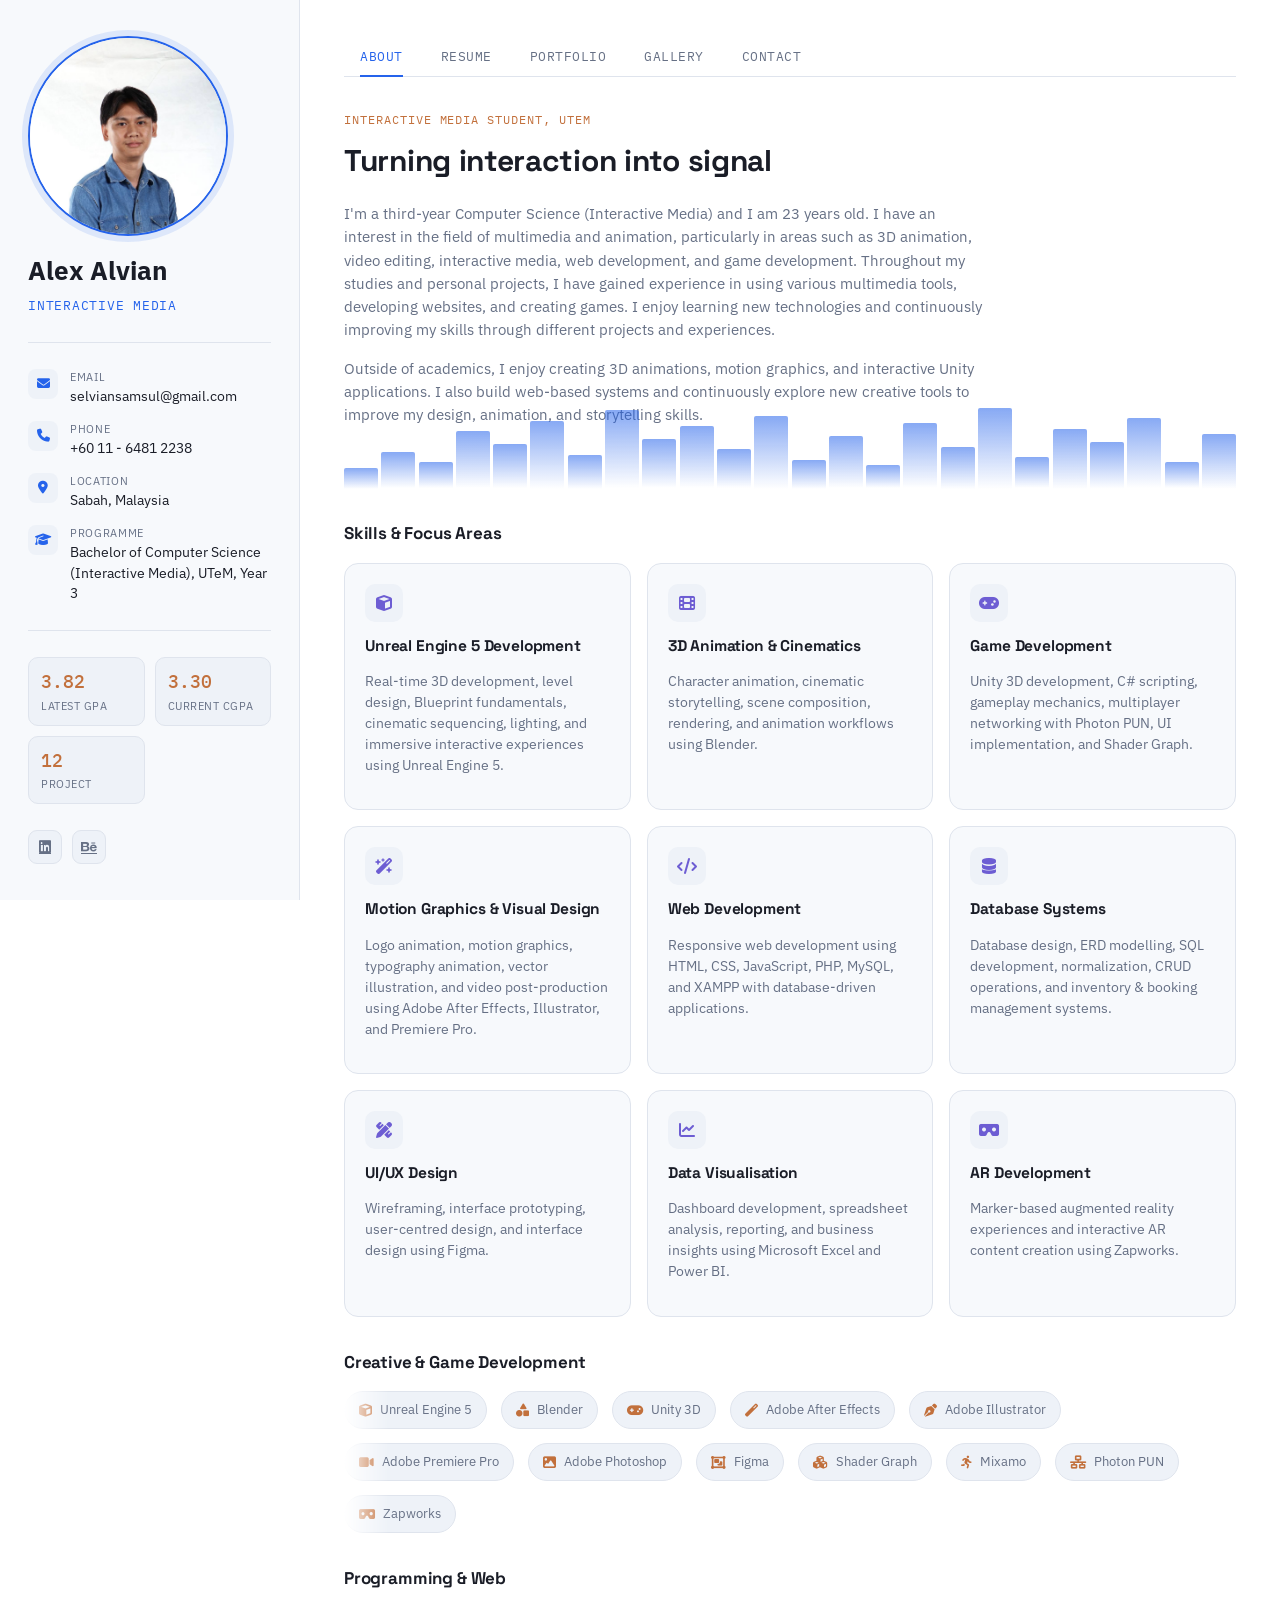
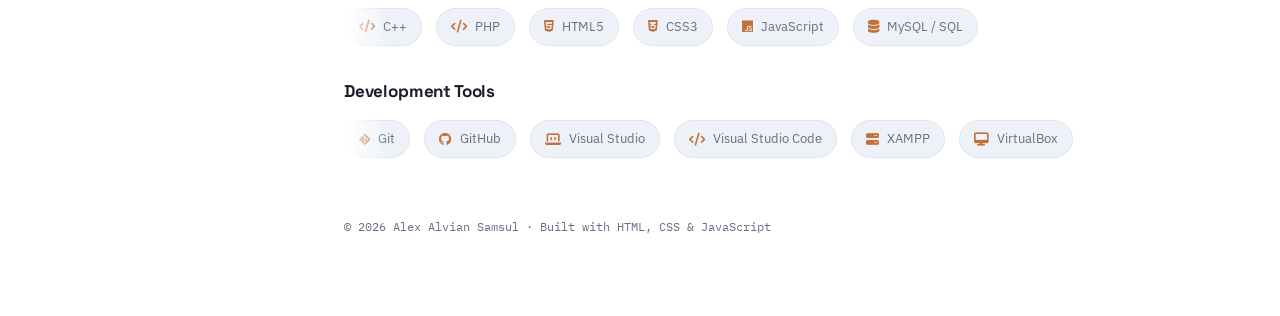
==== commit 53c7c880: "Add files via upload" ====
--- a/index.html
+++ b/index.html
@@ -1,843 +1,1611 @@
 <!DOCTYPE html>
 <html lang="en">
 <head>
-    <meta charset="UTF-8">
-    <meta name="viewport" content="width=device-width, initial-scale=1.0">
-    <title>Alex Alvian - Portfolio</title>
-    <link href="https://fonts.googleapis.com/css2?family=Outfit:wght@300;400;600;700;900&display=swap" rel="stylesheet">
-    <link rel="stylesheet" href="https://cdnjs.cloudflare.com/ajax/libs/font-awesome/6.4.0/css/all.min.css">
-    <link rel="stylesheet" href="style.css">
+<meta charset="UTF-8">
+<meta name="viewport" content="width=device-width, initial-scale=1.0">
+<title>Alex Alvian — Interactive Media Portfolio</title>
+<link rel="preconnect" href="https://fonts.googleapis.com">
+<link href="https://fonts.googleapis.com/css2?family=Space+Grotesk:wght@400;500;600;700&family=IBM+Plex+Sans:wght@400;500;600&family=IBM+Plex+Mono:wght@400;500&display=swap" rel="stylesheet">
+<link rel="stylesheet" href="https://cdnjs.cloudflare.com/ajax/libs/font-awesome/6.4.0/css/all.min.css">
+<style>
+  :root{
+    --ink:#FFFFFF;
+    --panel:#F7F9FC;
+    --panel-2:#EEF2F8;
+    --line:#DFE4ED;
+    --text:#1A1D27;
+    --muted:#667085;
+    --mint:#2563EB;
+    --amber:#C2703C;
+    --violet:#6D5DD3;
+    --radius:14px;
+  }
+  *{box-sizing:border-box;}
+  html{scroll-behavior:smooth;}
+  body{
+    margin:0;
+    background:var(--ink);
+    color:var(--text);
+    font-family:'IBM Plex Sans',sans-serif;
+    line-height:1.55;
+  }
+  ::selection{background:var(--mint);color:#FFFFFF;}
+  h1,h2,h3,h4{
+    font-family:'Space Grotesk',sans-serif;
+    margin:0;
+    letter-spacing:-0.01em;
+  }
+  .mono{font-family:'IBM Plex Mono',monospace;}
+  a{color:inherit;}
+  img{max-width:100%;display:block;}
+
+  /* ---------- Layout shell ---------- */
+  .shell{
+    display:grid;
+    grid-template-columns:300px 1fr;
+    min-height:100vh;
+  }
+  @media (max-width: 900px){
+    .shell{grid-template-columns:1fr;}
+  }
+
+  /* ---------- Sidebar ---------- */
+  .sidebar{
+    background:var(--panel);
+    border-right:1px solid var(--line);
+    padding:36px 28px;
+    display:flex;
+    flex-direction:column;
+    gap:26px;
+    position:sticky;
+    top:0;
+    align-self:start;
+    height:100vh;
+    overflow-y:auto;
+  }
+  @media (max-width: 900px){
+    .sidebar{position:static;height:auto;}
+  }
+  .avatar-wrap{
+    width:200px;height:200px;border-radius:50%;
+    overflow:hidden;
+    border:2px solid var(--mint);
+    box-shadow:0 0 0 6px rgba(37,99,235,0.12);
+  }
+  .avatar-wrap img{width:100%;height:100%;object-fit:cover;}
+  .id-name{font-size:26px;font-weight:700;margin-top:14px;}
+  .id-role{
+    font-family:'IBM Plex Mono',monospace;
+    font-size:12.5px;
+    color:var(--mint);
+    letter-spacing:.06em;
+    text-transform:uppercase;
+    margin-top:6px;
+  }
+  .divider{height:1px;background:var(--line);}
+  .contact-info{display:flex;flex-direction:column;gap:14px;}
+  .contact-item{display:flex;gap:12px;align-items:flex-start;}
+  .contact-icon{
+    width:30px;height:30px;border-radius:8px;
+    background:var(--panel-2);
+    display:flex;align-items:center;justify-content:center;
+    color:var(--mint);font-size:13px;flex:none;
+  }
+  .contact-details{display:flex;flex-direction:column;font-size:13.5px;}
+  .contact-label{color:var(--muted);font-size:11px;text-transform:uppercase;letter-spacing:.06em;}
+  .social-links{display:flex;gap:10px;}
+  .social-link{
+    width:34px;height:34px;border-radius:9px;
+    background:var(--panel-2);border:1px solid var(--line);
+    display:flex;align-items:center;justify-content:center;
+    font-size:14px;color:var(--muted);
+    transition:.15s;
+  }
+  .social-link:hover{color:var(--ink);background:var(--mint);border-color:var(--mint);}
+
+  .stat-grid{display:grid;grid-template-columns:1fr 1fr;gap:10px;}
+  .stat{
+    background:var(--panel-2);border:1px solid var(--line);
+    border-radius:10px;padding:10px 12px;
+  }
+  .stat-num{font-family:'IBM Plex Mono',monospace;font-size:18px;color:var(--amber);font-weight:500;}
+  .stat-label{font-size:10.5px;color:var(--muted);text-transform:uppercase;letter-spacing:.05em;margin-top:2px;}
+
+  /* ---------- Main ---------- */
+  .main-content{padding:36px 44px 80px;}
+  @media (max-width: 600px){.main-content{padding:26px 18px 60px;}}
+
+  .nav-tabs{
+    display:flex;gap:6px;flex-wrap:wrap;
+    border-bottom:1px solid var(--line);
+    margin-bottom:34px;
+  }
+  .nav-tab{
+    background:none;border:none;color:var(--muted);
+    font-family:'IBM Plex Mono',monospace;
+    font-size:12.5px;letter-spacing:.04em;text-transform:uppercase;
+    padding:12px 16px;cursor:pointer;position:relative;
+    transition:.15s;
+  }
+  .nav-tab:hover{color:var(--text);}
+  .nav-tab.active{color:var(--mint);}
+  .nav-tab.active::after{
+    content:"";position:absolute;left:16px;right:16px;bottom:-1px;height:2px;
+    background:var(--mint);
+  }
+
+  .tab-content{display:none;animation:fade .3s ease;}
+  .tab-content.active{display:block;}
+  @keyframes fade{from{opacity:0;transform:translateY(6px);}to{opacity:1;transform:translateY(0);}}
+
+  .eyebrow{
+    font-family:'IBM Plex Mono',monospace;font-size:12px;color:var(--amber);
+    text-transform:uppercase;letter-spacing:.08em;margin-bottom:8px;
+  }
+  .section-title{font-size:30px;margin-bottom:18px;}
+  .about-text{color:var(--muted);max-width:640px;margin-bottom:14px;font-size:15px;}
+  .subsection-title{font-size:17px;margin:32px 0 16px;color:var(--text);}
+
+  /* telemetry strip — signature element */
+  .telemetry{
+    display:flex;align-items:flex-end;gap:3px;height:40px;margin:22px 0 30px;
+  }
+  .telemetry span{
+    flex:1;background:linear-gradient(180deg,var(--mint),transparent);
+    border-radius:2px 2px 0 0;opacity:.55;
+    animation:rise 1.4s ease-out both;
+  }
+  @keyframes rise{from{transform:scaleY(0);}to{transform:scaleY(1);}}
+
+  .services-grid{
+    display:grid;grid-template-columns:repeat(auto-fit,minmax(230px,1fr));gap:16px;
+  }
+  .service-card{
+    background:var(--panel);border:1px solid var(--line);border-radius:var(--radius);
+    padding:20px;transition:.15s;
+  }
+  .service-card:hover{border-color:var(--mint);transform:translateY(-2px);}
+  .service-icon{
+    width:38px;height:38px;border-radius:10px;background:var(--panel-2);
+    display:flex;align-items:center;justify-content:center;color:var(--violet);margin-bottom:12px;
+  }
+  .service-title{font-size:15.5px;margin-bottom:6px;}
+  .service-description{font-size:13.5px;color:var(--muted);}
+
+  .clients-container{overflow:hidden;-webkit-mask-image:linear-gradient(90deg,transparent,#000 5%,#000 95%,transparent);}
+  .clients-scroll{display:flex;gap:14px;flex-wrap:wrap;}
+  .client-logo{
+    display:flex;align-items:center;gap:8px;
+    background:var(--panel-2);border:1px solid var(--line);border-radius:20px;
+    padding:8px 14px;font-size:13px;color:var(--muted);white-space:nowrap;
+  }
+  .client-logo i{color:var(--amber);}
+
+  /* Resume */
+  .timeline-section{margin-bottom:30px;}
+  .timeline-header{font-size:15px;text-transform:uppercase;letter-spacing:.06em;color:var(--mint);font-family:'IBM Plex Mono',monospace;margin-bottom:16px;}
+  .timeline-item{
+    border-left:2px solid var(--line);padding:0 0 22px 20px;position:relative;
+  }
+  .timeline-item::before{
+    content:"";position:absolute;left:-6px;top:4px;width:10px;height:10px;border-radius:50%;background:var(--mint);
+  }
+  .timeline-year{font-family:'IBM Plex Mono',monospace;font-size:12px;color:var(--amber);}
+  .timeline-title{font-size:16.5px;margin:4px 0 2px;}
+  .timeline-subtitle{color:var(--violet);font-size:13.5px;margin-bottom:6px;}
+  .timeline-description{color:var(--muted);font-size:13.5px;max-width:600px;}
+
+  .skills-grid{display:flex;flex-direction:column;gap:20px;max-width:640px;}
+  .skill-header{display:flex;justify-content:space-between;font-size:14.5px;font-weight:600;margin-bottom:10px;}
+  .skill-percentage{color:var(--amber);font-family:'IBM Plex Mono',monospace;}
+  .skill-bar{height:6px;border-radius:4px;background:var(--panel-2);overflow:hidden;}
+  .skill-progress{height:100%;background:linear-gradient(90deg,var(--mint),var(--violet));border-radius:4px;}
+  .skill-tags{display:flex;flex-wrap:wrap;gap:8px;}
+  .skill-tag{background:var(--panel-2);border:1px solid var(--line);border-radius:20px;padding:6px 13px;font-size:12.5px;color:var(--muted);white-space:nowrap;}
+
+  .leader-grid{display:grid;gap:14px;max-width:600px;}
+  .leader-card{background:var(--panel);border:1px solid var(--line);border-radius:12px;padding:16px 18px;}
+  .leader-title{font-size:14.5px;font-weight:600;}
+  .leader-meta{font-size:12.5px;color:var(--muted);margin-top:3px;}
+  .leader-grade{font-family:'IBM Plex Mono',monospace;color:var(--mint);font-size:12px;}
+
+  /* Portfolio */
+  .filter-row{display:flex;gap:8px;flex-wrap:wrap;margin-bottom:22px;}
+  .filter-btn{
+    background:var(--panel);border:1px solid var(--line);color:var(--muted);
+    font-family:'IBM Plex Mono',monospace;font-size:11.5px;text-transform:uppercase;letter-spacing:.04em;
+    padding:8px 14px;border-radius:20px;cursor:pointer;transition:.15s;
+  }
+  .filter-btn:hover{color:var(--text);}
+  .filter-btn.active{background:var(--mint);color:var(--ink);border-color:var(--mint);}
+
+  .portfolio-grid{display:grid;grid-template-columns:repeat(auto-fill,minmax(270px,1fr));gap:18px;}
+  .portfolio-item{
+    background:var(--panel);border:1px solid var(--line);border-radius:var(--radius);
+    overflow:hidden;transition:.18s;
+  }
+  .portfolio-item:hover{transform:translateY(-3px);border-color:var(--mint);}
+  .portfolio-body{padding:16px 18px 18px;}
+  .portfolio-tag{font-family:'IBM Plex Mono',monospace;font-size:10.5px;text-transform:uppercase;letter-spacing:.06em;color:var(--amber);}
+  .portfolio-title{font-size:15.5px;margin:6px 0 6px;}
+  .portfolio-desc{font-size:13px;color:var(--muted);margin-bottom:10px;}
+  .portfolio-link{font-size:12px;color:var(--mint);display:inline-flex;align-items:center;gap:6px;}
+  .portfolio-hint{
+    margin-top:10px;font-family:'IBM Plex Mono',monospace;font-size:11px;color:var(--muted);
+    display:inline-flex;align-items:center;gap:6px;
+  }
+  .portfolio-hint i{color:var(--violet);}
+
+  .portfolio-item{cursor:pointer;}
+
+  /* Project modal */
+  .project-modal{
+    display:none;position:fixed;inset:0;z-index:100;
+    align-items:center;justify-content:center;padding:24px;
+  }
+  .project-modal.active{display:flex;}
+  .project-modal-overlay{
+    position:absolute;inset:0;background:rgba(8,9,12,0.78);backdrop-filter:blur(2px);
+  }
+  .project-modal-content{
+    position:relative;background:var(--panel);border:1px solid var(--line);border-radius:16px;
+    max-width:720px;width:100%;max-height:88vh;overflow-y:auto;padding:30px;
+    animation:modalIn .18s ease;
+  }
+  @keyframes modalIn{from{opacity:0;transform:translateY(10px) scale(.98);}to{opacity:1;transform:none;}}
+  .project-modal-close{
+    position:absolute;top:18px;right:18px;width:34px;height:34px;border-radius:9px;
+    background:var(--panel-2);border:1px solid var(--line);color:var(--muted);
+    display:flex;align-items:center;justify-content:center;cursor:pointer;font-size:14px;
+  }
+  .project-modal-close:hover{color:var(--text);border-color:var(--mint);}
+  .project-modal-tag{font-family:'IBM Plex Mono',monospace;font-size:11.5px;text-transform:uppercase;letter-spacing:.06em;color:var(--amber);}
+  .project-modal-title{font-size:22px;margin:8px 0 16px;padding-right:40px;}
+  .project-modal-description{color:var(--muted);font-size:14px;margin-bottom:18px;}
+  .project-modal-link{
+    display:inline-flex;align-items:center;gap:8px;color:var(--mint);font-size:13px;
+    margin-bottom:22px;border:1px solid var(--line);padding:8px 14px;border-radius:20px;
+  }
+  .project-modal-link:hover{border-color:var(--mint);}
+  .project-gallery-title{font-size:13px;text-transform:uppercase;letter-spacing:.05em;color:var(--muted);margin-bottom:12px;font-family:'IBM Plex Mono',monospace;}
+  .project-gallery{display:grid;grid-template-columns:1fr 1fr;gap:16px;}
+  .project-gallery .media-item{margin:0;display:flex;flex-direction:column;gap:6px;}
+  .project-gallery .media-item img,
+  .project-gallery .media-item video{width:100%;height:180px;object-fit:cover;border-radius:8px;background:#0A0B0F;display:block;}
+  .project-gallery .media-item.video-item{grid-column:1 / -1;}
+  .project-gallery .media-item.video-item video{height:320px;object-fit:contain;background:#000;}
+  .project-gallery .media-item.link-item{grid-column:1 / -1;}
+  .media-link-card{display:flex;align-items:center;gap:12px;background:var(--panel-2);border:1px solid var(--line);border-radius:8px;padding:14px 16px;text-decoration:none;color:var(--text);transition:.15s;}
+  .media-link-card:hover{border-color:var(--mint);}
+  .media-link-card i{font-size:22px;color:#FF3B3B;flex:none;}
+  .media-link-card span{font-size:13.5px;font-weight:600;}
+  .media-item figcaption{font-size:12px;color:var(--muted);font-family:'IBM Plex Mono',monospace;line-height:1.4;padding:0 2px;}
+  @media (max-width:520px){
+    .project-gallery{grid-template-columns:1fr;}
+    .project-gallery .media-item.video-item video{height:220px;}
+  }
+
+  /* Media expand (click-to-enlarge) */
+  .project-gallery .media-item{position:relative;}
+  .media-expand-btn{
+    position:absolute;top:8px;right:8px;width:32px;height:32px;border-radius:8px;
+    background:rgba(10,11,15,0.72);border:1px solid var(--line);color:var(--text);
+    display:flex;align-items:center;justify-content:center;cursor:pointer;font-size:13px;
+    opacity:0;transition:.15s;z-index:2;
+  }
+  .project-gallery .media-item:hover .media-expand-btn,
+  .media-expand-btn:focus-visible{opacity:1;}
+  .media-expand-btn:hover{background:var(--mint);color:var(--ink);border-color:var(--mint);}
+  .project-gallery .media-item img{cursor:zoom-in;}
+
+  .media-lightbox{
+    display:none;position:fixed;inset:0;z-index:200;
+    align-items:center;justify-content:center;padding:24px;
+  }
+  .media-lightbox.active{display:flex;}
+  .media-lightbox-overlay{position:absolute;inset:0;background:rgba(6,7,10,0.92);}
+  .media-lightbox-content{
+    position:relative;max-width:92vw;max-height:88vh;display:flex;flex-direction:column;
+    align-items:center;gap:12px;animation:modalIn .15s ease;
+  }
+  .media-lightbox-content img,
+  .media-lightbox-content video{
+    max-width:92vw;max-height:78vh;border-radius:10px;object-fit:contain;display:block;background:#000;
+  }
+  .media-lightbox-caption{color:var(--muted);font-size:13px;font-family:'IBM Plex Mono',monospace;text-align:center;}
+  .media-lightbox-close{
+    position:absolute;top:-46px;right:0;width:36px;height:36px;border-radius:9px;
+    background:var(--panel-2);border:1px solid var(--line);color:var(--text);
+    display:flex;align-items:center;justify-content:center;cursor:pointer;font-size:15px;
+  }
+  .media-lightbox-close:hover{color:var(--ink);background:var(--mint);border-color:var(--mint);}
+
+  /* Gallery */
+  .schools-gallery-grid{display:grid;grid-template-columns:repeat(auto-fit,minmax(260px,1fr));gap:20px;}
+  .school-gallery-card{
+    background:var(--panel);border:1px solid var(--line);border-radius:var(--radius);
+    padding:30px 24px;text-align:center;transition:.18s;
+  }
+  .school-gallery-card.gallery-item{cursor:pointer;}
+  .school-gallery-card.gallery-item:hover{transform:translateY(-3px);border-color:var(--mint);}
+  .school-logo-large{margin-bottom:14px;color:var(--mint);}
+  .school-name{font-size:16px;margin-bottom:6px;}
+  .school-note{font-size:12.5px;color:var(--muted);}
+  .gallery-hint{
+    margin-top:12px;font-family:'IBM Plex Mono',monospace;font-size:11px;color:var(--muted);
+    display:inline-flex;align-items:center;gap:6px;
+  }
+  .gallery-hint i{color:var(--violet);}
+
+  /* Contact */
+  .contact-container{max-width:600px;}
+  .contact-info-box{
+    background:var(--panel);border:1px solid var(--line);border-radius:var(--radius);
+    padding:36px;
+  }
+  .contact-info-box h3{font-size:22px;margin-bottom:10px;}
+  .contact-info-box p{color:var(--muted);font-size:14.5px;margin-bottom:28px;max-width:460px;}
+  .contact-methods{display:flex;flex-direction:column;gap:14px;}
+  .method-item{
+    display:flex;gap:14px;align-items:center;
+    background:var(--panel-2);border:1px solid var(--line);border-radius:10px;
+    padding:14px 16px;transition:.15s;
+  }
+  .method-item:hover{border-color:var(--mint);}
+  .method-icon{
+    width:38px;height:38px;border-radius:10px;flex:none;
+    background:var(--ink);display:flex;align-items:center;justify-content:center;
+    color:var(--mint);font-size:15px;
+  }
+  .method-item h4{font-size:11.5px;color:var(--muted);text-transform:uppercase;letter-spacing:.06em;margin-bottom:3px;}
+  .method-item p{font-size:14px;color:var(--text);margin:0;}
+
+  footer.credit{margin-top:60px;font-size:11.5px;color:var(--muted);font-family:'IBM Plex Mono',monospace;}
+</style>
 </head>
-<body class="dark-mode">
-
-    <!-- ===== LOADING SCREEN ===== -->
-    <div id="loadingScreen" class="loading-screen">
-        <div class="loading-content">
-            <div class="loading-logo">AA</div>
-            <div class="loading-bar-wrap">
-                <div class="loading-bar"></div>
+<body>
+<div class="shell">
+  <!-- Sidebar -->
+  <aside class="sidebar">
+    <div>
+      <div class="avatar-wrap"><img src="resumeprofile\profile.jpg" alt="Alex Alvian"></div>
+      <div class="id-name">Alex Alvian</div>
+      <div class="id-role">Interactive Media</div>
+    </div>
+    <div class="divider"></div>
+    <div class="contact-info">
+      <div class="contact-item">
+        <div class="contact-icon"><i class="fas fa-envelope"></i></div>
+        <div class="contact-details"><span class="contact-label">Email</span><span class="contact-value">selviansamsul@gmail.com</span></div>
+      </div>
+      <div class="contact-item">
+        <div class="contact-icon"><i class="fas fa-phone"></i></div>
+        <div class="contact-details"><span class="contact-label">Phone</span><span class="contact-value">+60 11 - 6481 2238</span></div>
+      </div>
+      <div class="contact-item">
+        <div class="contact-icon"><i class="fas fa-location-dot"></i></div>
+        <div class="contact-details"><span class="contact-label">Location</span><span class="contact-value">Sabah, Malaysia</span></div>
+      </div>
+      <div class="contact-item">
+        <div class="contact-icon"><i class="fas fa-graduation-cap"></i></div>
+        <div class="contact-details"><span class="contact-label">Programme</span><span class="contact-value">Bachelor of Computer Science (Interactive Media), UTeM, Year 3</span></div>
+      </div>
+    </div>
+    <div class="divider"></div>
+    <div class="stat-grid">
+      <div class="stat"><div class="stat-num">3.82</div><div class="stat-label">Latest GPA</div></div>
+      <div class="stat"><div class="stat-num">3.30</div><div class="stat-label">Current CGPA</div></div>
+      <div class="stat"><div class="stat-num">12</div><div class="stat-label">Project</div></div>
+    </div>
+    <div class="social-links">
+      <a href="https://www.linkedin.com/in/alexalvian" class="social-link" aria-label="LinkedIn" target="_blank" rel="noopener"><i class="fab fa-linkedin"></i></a>
+      <a href="https://www.behance.net/alexalvian" class="social-link" aria-label="Behance" target="_blank" rel="noopener"><i class="fab fa-behance"></i></a>
+    </div>
+  </aside>
+
+  <!-- Main -->
+  <main class="main-content">
+    <nav class="nav-tabs">
+      <button class="nav-tab active" data-tab="about">About</button>
+      <button class="nav-tab" data-tab="resume">Resume</button>
+      <button class="nav-tab" data-tab="portfolio">Portfolio</button>
+      <button class="nav-tab" data-tab="gallery">Gallery</button>
+      <button class="nav-tab" data-tab="contact">Contact</button>
+    </nav>
+
+    <!-- ABOUT -->
+    <div class="tab-content active" id="about">
+      <div class="eyebrow">Interactive Media Student, UTeM</div>
+      <h2 class="section-title">Turning interaction into signal</h2>
+      <p class="about-text">I'm a third-year Computer Science (Interactive Media) and I am 23 years old. I have an interest in the field of multimedia and animation, particularly in areas such as 3D animation, video editing, interactive media, web development, and game development. Throughout my studies and personal projects, I have gained experience in using various multimedia tools, developing websites, and creating games. I enjoy learning new technologies and continuously improving my skills through different projects and experiences.</p>
+      <p class="about-text">Outside of academics, I enjoy creating 3D animations, motion graphics, and interactive Unity applications. I also build web-based systems and continuously explore new creative tools to improve my design, animation, and storytelling skills.</p>
+
+      <div class="telemetry" id="telemetryStrip"></div>
+
+      <h3 class="subsection-title">Skills &amp; Focus Areas</h3>
+      <div class="services-grid">
+        <div class="service-card">
+          <div class="service-icon"><i class="fas fa-cube"></i></div>
+          <h4 class="service-title">Unreal Engine 5 Development</h4>
+          <p class="service-description">Real-time 3D development, level design, Blueprint fundamentals, cinematic sequencing, lighting, and immersive interactive experiences using Unreal Engine 5.</p>
+        </div>
+        <div class="service-card">
+          <div class="service-icon"><i class="fas fa-film"></i></div>
+          <h4 class="service-title">3D Animation &amp; Cinematics</h4>
+          <p class="service-description">Character animation, cinematic storytelling, scene composition, rendering, and animation workflows using Blender.</p>
+        </div>
+        <div class="service-card">
+          <div class="service-icon"><i class="fas fa-gamepad"></i></div>
+          <h4 class="service-title">Game Development</h4>
+          <p class="service-description">Unity 3D development, C# scripting, gameplay mechanics, multiplayer networking with Photon PUN, UI implementation, and Shader Graph.</p>
+        </div>
+        <div class="service-card">
+          <div class="service-icon"><i class="fas fa-wand-magic-sparkles"></i></div>
+          <h4 class="service-title">Motion Graphics &amp; Visual Design</h4>
+          <p class="service-description">Logo animation, motion graphics, typography animation, vector illustration, and video post-production using Adobe After Effects, Illustrator, and Premiere Pro.</p>
+        </div>
+        <div class="service-card">
+          <div class="service-icon"><i class="fas fa-code"></i></div>
+          <h4 class="service-title">Web Development</h4>
+          <p class="service-description">Responsive web development using HTML, CSS, JavaScript, PHP, MySQL, and XAMPP with database-driven applications.</p>
+        </div>
+        <div class="service-card">
+          <div class="service-icon"><i class="fas fa-database"></i></div>
+          <h4 class="service-title">Database Systems</h4>
+          <p class="service-description">Database design, ERD modelling, SQL development, normalization, CRUD operations, and inventory &amp; booking management systems.</p>
+        </div>
+        <div class="service-card">
+          <div class="service-icon"><i class="fas fa-pen-ruler"></i></div>
+          <h4 class="service-title">UI/UX Design</h4>
+          <p class="service-description">Wireframing, interface prototyping, user-centred design, and interface design using Figma.</p>
+        </div>
+        <div class="service-card">
+          <div class="service-icon"><i class="fas fa-chart-line"></i></div>
+          <h4 class="service-title">Data Visualisation</h4>
+          <p class="service-description">Dashboard development, spreadsheet analysis, reporting, and business insights using Microsoft Excel and Power BI.</p>
+        </div>
+        <div class="service-card">
+          <div class="service-icon"><i class="fas fa-vr-cardboard"></i></div>
+          <h4 class="service-title">AR Development</h4>
+          <p class="service-description">Marker-based augmented reality experiences and interactive AR content creation using Zapworks.</p>
+        </div>
+      </div>
+
+      <h3 class="subsection-title">Creative &amp; Game Development</h3>
+      <div class="clients-container">
+        <div class="clients-scroll">
+          <div class="client-logo"><i class="fas fa-cube"></i><span>Unreal Engine 5</span></div>
+          <div class="client-logo"><i class="fas fa-shapes"></i><span>Blender</span></div>
+          <div class="client-logo"><i class="fas fa-gamepad"></i><span>Unity 3D</span></div>
+          <div class="client-logo"><i class="fas fa-magic"></i><span>Adobe After Effects</span></div>
+          <div class="client-logo"><i class="fas fa-pen-nib"></i><span>Adobe Illustrator</span></div>
+          <div class="client-logo"><i class="fas fa-video"></i><span>Adobe Premiere Pro</span></div>
+          <div class="client-logo"><i class="fas fa-image"></i><span>Adobe Photoshop</span></div>
+          <div class="client-logo"><i class="fas fa-object-group"></i><span>Figma</span></div>
+          <div class="client-logo"><i class="fas fa-cubes"></i><span>Shader Graph</span></div>
+          <div class="client-logo"><i class="fas fa-person-running"></i><span>Mixamo</span></div>
+          <div class="client-logo"><i class="fas fa-network-wired"></i><span>Photon PUN</span></div>
+          <div class="client-logo"><i class="fas fa-vr-cardboard"></i><span>Zapworks</span></div>
+        </div>
+      </div>
+
+      <h3 class="subsection-title">Programming &amp; Web</h3>
+      <div class="clients-container">
+        <div class="clients-scroll">
+          <div class="client-logo"><i class="fas fa-code"></i><span>C++</span></div>
+          <div class="client-logo"><i class="fas fa-code"></i><span>PHP</span></div>
+          <div class="client-logo"><i class="fab fa-html5"></i><span>HTML5</span></div>
+          <div class="client-logo"><i class="fab fa-css3-alt"></i><span>CSS3</span></div>
+          <div class="client-logo"><i class="fab fa-js"></i><span>JavaScript</span></div>
+          <div class="client-logo"><i class="fas fa-database"></i><span>MySQL / SQL</span></div>
+        </div>
+      </div>
+
+      <h3 class="subsection-title">Development Tools</h3>
+      <div class="clients-container">
+        <div class="clients-scroll">
+          <div class="client-logo"><i class="fab fa-git-alt"></i><span>Git</span></div>
+          <div class="client-logo"><i class="fab fa-github"></i><span>GitHub</span></div>
+          <div class="client-logo"><i class="fas fa-laptop-code"></i><span>Visual Studio</span></div>
+          <div class="client-logo"><i class="fas fa-code"></i><span>Visual Studio Code</span></div>
+          <div class="client-logo"><i class="fas fa-server"></i><span>XAMPP</span></div>
+          <div class="client-logo"><i class="fas fa-desktop"></i><span>VirtualBox</span></div>
+        </div>
+      </div>
+    </div>
+
+    <!-- RESUME -->
+    <div class="tab-content" id="resume">
+      <div class="eyebrow">CV Summary</div>
+      <h2 class="section-title">Resume</h2>
+
+      <div class="timeline-section">
+        <h3 class="timeline-header">Education</h3>
+        <div class="timeline-item">
+          <span class="timeline-year mono">2023 – Present</span>
+          <h4 class="timeline-title">Bachelor of Computer Science (Interactive Media) with Honours</h4>
+          <p class="timeline-subtitle">Universiti Teknikal Malaysia Melaka (UTeM), Faculty of ICT (FTMK)</p>
+          <p class="timeline-description">Year 3 · Current CGPA 3.30, latest semester GPA 3.82. Coursework spans game development, animation, VR/AR, motion graphics, IT security, web development, and HCI. FYP: Implementing Perspective Switching Mechanism in Immersive VR: Experiencing Lieutenant Adnan’s Battle from Dual Viewpoints Using Unreal Engine 5.</p>
+        </div>
+        <div class="timeline-item">
+          <span class="timeline-year mono">2023</span>
+          <h4 class="timeline-title">Sijil Tinggi Persekolahan Malaysia (STPM)</h4>
+          <p class="timeline-subtitle">Sekolah Menengah Kebangsaan Bukit Garam I</p>
+          <p class="timeline-description">CGPA 2.84. STPM-equivalent: Pengajian AM (B+), Bahasa Malaysia (B-), Sejarah (B-), Pengajian Perniagaan (B-).</p>
+        </div>
+      </div>
+
+      <div class="skills-section">
+        <h3 class="timeline-header">Core Skills</h3>
+        <div class="skills-grid">
+          <div class="skill-item">
+            <div class="skill-header"><span class="skill-name">Unreal Engine &amp; Real-Time 3D</span></div>
+            <div class="skill-tags">
+              <span class="skill-tag">Unreal Engine 5</span>
+              <span class="skill-tag">Blueprints</span>
+              <span class="skill-tag">Level Design</span>
+              <span class="skill-tag">Sequencer</span>
+              <span class="skill-tag">Interactive Experiences</span>
             </div>
-            <p class="loading-text">Loading Portfolio...</p>
-        </div>
+          </div>
+          <div class="skill-item">
+            <div class="skill-header"><span class="skill-name">3D Animation &amp; Cinematics</span></div>
+            <div class="skill-tags">
+              <span class="skill-tag">Blender</span>
+              <span class="skill-tag">Character Animation</span>
+              <span class="skill-tag">Cinematic Storytelling</span>
+              <span class="skill-tag">Scene Composition</span>
+            </div>
+          </div>
+          <div class="skill-item">
+            <div class="skill-header"><span class="skill-name">Unity &amp; Game Development</span></div>
+            <div class="skill-tags">
+              <span class="skill-tag">Unity 3D</span>
+              <span class="skill-tag">C#</span>
+              <span class="skill-tag">Gameplay Systems</span>
+              <span class="skill-tag">Photon PUN Multiplayer</span>
+              <span class="skill-tag">Shader Graph</span>
+              <span class="skill-tag">UI Development</span>
+            </div>
+          </div>
+          <div class="skill-item">
+            <div class="skill-header"><span class="skill-name">Motion Graphics &amp; Visual Design</span></div>
+            <div class="skill-tags">
+              <span class="skill-tag">Adobe After Effects</span>
+              <span class="skill-tag">Adobe Premiere Pro</span>
+              <span class="skill-tag">Adobe Illustrator</span>
+              <span class="skill-tag">Adobe Photoshop</span>
+              <span class="skill-tag">Logo Animation</span>
+              <span class="skill-tag">Motion Graphics</span>
+              <span class="skill-tag">Video Editing</span>
+            </div>
+          </div>
+          <div class="skill-item">
+            <div class="skill-header"><span class="skill-name">Web &amp; Database Development</span></div>
+            <div class="skill-tags">
+              <span class="skill-tag">HTML5</span>
+              <span class="skill-tag">CSS3</span>
+              <span class="skill-tag">JavaScript</span>
+              <span class="skill-tag">PHP</span>
+              <span class="skill-tag">MySQL</span>
+              <span class="skill-tag">XAMPP</span>
+              <span class="skill-tag">Database Design</span>
+            </div>
+          </div>
+          <div class="skill-item">
+            <div class="skill-header"><span class="skill-name">UI/UX Design</span></div>
+            <div class="skill-tags">
+              <span class="skill-tag">Figma</span>
+              <span class="skill-tag">Wireframing</span>
+              <span class="skill-tag">Prototyping</span>
+              <span class="skill-tag">User Interface Design</span>
+            </div>
+          </div>
+          <div class="skill-item">
+            <div class="skill-header"><span class="skill-name">Data Visualisation</span></div>
+            <div class="skill-tags">
+              <span class="skill-tag">Data Reporting</span>
+              <span class="skill-tag">Dashboard Design</span>
+            </div>
+          </div>
+          <div class="skill-item">
+            <div class="skill-header"><span class="skill-name">AR Development</span></div>
+            <div class="skill-tags">
+              <span class="skill-tag">Zapworks</span>
+              <span class="skill-tag">Marker-Based AR</span>
+              <span class="skill-tag">Interactive AR Experiences</span>
+            </div>
+          </div>
+        </div>
+      </div>
+
+      <div class="timeline-section" style="margin-top:34px;">
+        <h3 class="timeline-header">Leadership &amp; Co-Curricular</h3>
+        <div class="leader-grid">
+          <div class="leader-card">
+            <div class="leader-title">Sports Business</div>
+            <div class="leader-meta">UTeM Co-Curricular Course · Semester 1, 2023/2024 · <span class="leader-grade">Grade A</span></div>
+          </div>
+          <div class="leader-card">
+            <div class="leader-title">Bulan Sabit Merah (Malaysian Red Crescent)</div>
+            <div class="leader-meta">UTeM Co-Curricular Unit · Semester 2, 2023/2024 · <span class="leader-grade">Grade A-</span></div>
+          </div>
+          <div class="leader-card">
+            <div class="leader-title">Motion Graphics Editor</div>
+            <div class="leader-meta">Motion Graphics Final Exhibition, UTeM</div>
+          </div>
+        </div>
+      </div>
     </div>
 
-    <!-- Theme Toggle Button -->
-    <button id="theme-toggle" class="theme-toggle" aria-label="Toggle theme">
-        <i class="fas fa-sun"></i>
-    </button>
-
-    <!-- Back to Top Button -->
-    <button id="backToTopBtn" class="back-to-top" aria-label="Back to top">
-        <i class="fas fa-arrow-up"></i>
-    </button>
-
-    <div class="container">
-        <!-- Sidebar Profile Section -->
-        <aside class="sidebar">
-            <div class="profile-header">
-                <img src="alex.jpg" alt="Alex Alvian" class="profile-pic">
-                <h1 class="profile-name">Alex Alvian</h1>
-                <div class="profile-role">Computer Science Student</div>
+    <!-- PORTFOLIO -->
+    <div class="tab-content" id="portfolio">
+      <div class="eyebrow">Selected Work</div>
+      <h2 class="section-title">Portfolio</h2>
+
+      <div class="filter-row" id="filterRow">
+        <button class="filter-btn active" data-filter="all">All</button>
+        <button class="filter-btn" data-filter="animation">Animation</button>
+        <button class="filter-btn" data-filter="game">Game &amp; VR</button>
+        <button class="filter-btn" data-filter="motion">Motion Graphics</button>
+        <button class="filter-btn" data-filter="data">Data &amp; Web</button>
+      </div>
+
+      <div class="portfolio-grid" id="portfolioGrid">
+        <!-- 1. FYP — Perspective Switching VR -->
+        <div class="portfolio-item" data-cat="all">
+          <div class="portfolio-media" hidden>
+              <figure class="media-item" data-type="image">
+                <img src="fyp/d1/image1.png" alt="FYP - Perspective Switching VR screenshot">
+              <figcaption>Finding Assets</figcaption>
+            </figure>
+              <figure class="media-item" data-type="image">
+                <img src="fyp/d1/image2.png" alt="FYP - Perspective Switching VR screenshot">
+              <figcaption>Meta XR</figcaption>
+            </figure>
+              <figure class="media-item" data-type="image">
+                <img src="fyp/d2/1.png" alt="FYP - Perspective Switching VR screenshot">
+              <figcaption>Detailed view of the assets</figcaption>
+            </figure>
+              <figure class="media-item" data-type="image">
+                <img src="fyp/d2/2.png" alt="FYP - Perspective Switching VR screenshot">
+              <figcaption>Detailed view of the assets</figcaption>
+            </figure>
+              <figure class="media-item" data-type="image">
+                <img src="fyp/d2/3.png" alt="FYP - Perspective Switching VR screenshot">
+              <figcaption>MetaXR Game Mode</figcaption>
+            </figure>
+              <figure class="media-item" data-type="image">
+                <img src="fyp/d2/4.png" alt="FYP - Perspective Switching VR screenshot">
+              <figcaption>Environment</figcaption>
+            </figure>
+              <figure class="media-item" data-type="image">
+                <img src="fyp/d3/3.png" alt="FYP - Perspective Switching VR screenshot">
+              <figcaption>AI Generate Lieutenant Adnan’s</figcaption>
+            </figure>
+              <figure class="media-item" data-type="image">
+                <img src="fyp/d3/2.png" alt="FYP - Perspective Switching VR screenshot">
+              <figcaption>AI Generate Lieutenant Adnan’s</figcaption>
+            </figure>
+              <figure class="media-item" data-type="image">
+                <img src="fyp/d3/4.png" alt="FYP - Perspective Switching VR screenshot">
+              <figcaption>Assets for Bukit Chandu</figcaption>
+            </figure>
+              <figure class="media-item" data-type="image">
+                <img src="fyp/d3/5.png" alt="FYP - Perspective Switching VR screenshot">
+              <figcaption>Animated Car Moving</figcaption>
+            </figure>
+              <figure class="media-item" data-type="image">
+                <img src="fyp/d3/6.png" alt="FYP - Perspective Switching VR screenshot">
+              <figcaption>Remove Unused Assets</figcaption>
+            </figure>
+             <figure class="media-item" data-type="image">
+                <img src="fyp/d4/img1.png" alt="FYP - Perspective Switching VR screenshot">
+              <figcaption>Proposal Signed by SV</figcaption>
+            </figure>
+                         <figure class="media-item" data-type="image">
+                <img src="fyp/d5/img1.png" alt="FYP - Perspective Switching VR screenshot">
+              <figcaption>POV Camera</figcaption>
+            </figure>
+                         <figure class="media-item" data-type="image">
+                <img src="fyp/d5/img2.png" alt="FYP - Perspective Switching VR screenshot">
+              <figcaption>All Animated Sequences</figcaption>
+            </figure>
+                         <figure class="media-item" data-type="image">
+                <img src="fyp/d5s/img3.png" alt="FYP - Perspective Switching VR screenshot">
+              <figcaption>Sequence for Each Level</figcaption>
+            </figure>
+              <figure class="media-item" data-type="image">
+                <img src="fyp/d5/img4.png" alt="FYP - Perspective Switching VR screenshot">
+              <figcaption>Adjust POV Properties</figcaption>
+            </figure>
+              <figure class="media-item" data-type="image">
+                <img src="fyp/d5/img5.png" alt="FYP - Perspective Switching VR screenshot">
+              <figcaption>Animation Sequences</figcaption>
+            </figure>
+              <figure class="media-item" data-type="image">
+                <img src="fyp/d6/img2.png" alt="FYP - Perspective Switching VR screenshot">
+              <figcaption>Blueprint Setup for Level Sequences Across Different Levels</figcaption>
+            </figure>
+              <figure class="media-item" data-type="image">
+                <img src="fyp/d6/img3.png" alt="FYP - Perspective Switching VR screenshot">
+              <figcaption>Blueprint Setup for Level Sequences Across Different Levels</figcaption>
+            </figure>
+              <figure class="media-item" data-type="image">
+                <img src="fyp/d6/img6.png" alt="FYP - Perspective Switching VR screenshot">
+              <figcaption>Blueprint Setup for Level Sequences Across Different Levels</figcaption>
+            </figure>
+             <figure class="media-item" data-type="image">
+                <img src="fyp/d7/img1.png" alt="FYP - Perspective Switching VR screenshot">
+              <figcaption>Blueprint for POV Selection</figcaption>
+            </figure>
+              <figure class="media-item" data-type="image">
+                <img src="fyp/d7/img2.png" alt="FYP - Perspective Switching VR screenshot">
+              <figcaption>All Animation Sequences Completed</figcaption>
+            </figure>
+             <figure class="media-item" data-type="image">
+                <img src="fyp/d7/img4.png" alt="FYP - Perspective Switching VR screenshot">
+              <figcaption>Blueprint for Changing Animation Sequences</figcaption>
+            </figure>
+              <figure class="media-item" data-type="image">
+                <img src="fyp/d8/img2.jpg" alt="FYP - Perspective Switching VR screenshot">
+              <figcaption>Discussing with Supervisor</figcaption>
+            </figure>
+              <figure class="media-item" data-type="image">
+                <img src="fyp/d9/background slides.png" alt="FYP - Perspective Switching VR screenshot">
+              <figcaption>Background for Project</figcaption>
+            </figure>
+             <figure class="media-item" data-type="image">
+                <img src="fyp/d9/alek.jpg" alt="FYP - Perspective Switching VR screenshot">
+              <figcaption>Done Present</figcaption>
+            </figure>
+            <figure class="media-item link-item" data-type="link">
+                <a class="media-link-card" href="fyp/PSM Slide.pptx" target="_blank" rel="noopener">
+                <i class="fas fa-file-powerpoint"></i><span>Presentation Slides</span>
+                </a>
+              <figcaption>Slide pembentangan FYP</figcaption>
+            </figure>
+            <figure class="media-item link-item" data-type="link">
+                <a class="media-link-card" href="https://youtu.be/7Y-4OoH5aes?si=jhNhdPVxYoU5VuFg" target="_blank" rel="noopener">
+                  <i class="fab fa-youtube"></i><span>Demo Video</span>
+                </a>
+              <figcaption>Demo Video</figcaption>
+            </figure>
+              <figure class="media-item link-item" data-type="link">
+                <a class="media-link-card" href="https://www.behance.net/alexalvian" target="_blank" rel="noopener">
+                  <i class="fab fa-behance"></i><span>Behance</span>
+                </a>
+              <figcaption>Behance</figcaption>
+            </figure>
+          </div>
+          <div class="portfolio-body">
+            <div class="portfolio-tag">Final Year Project</div>
+            <h4 class="portfolio-title">Implementing Perspective Switching Mechanism in Immersive VR: Experiencing Lieutenant Adnan’s Battle from Dual Viewpoints Using Unreal Engine 5 </h4>
+            <p class="portfolio-desc">Unreal Engine 5 • Meta Quest 2 • Blender • Mixamo</p>
+          </div>
+        </div>
+
+        <!-- 2. Re-Live a 3D Animated Short Film -->
+        <div class="portfolio-item" data-cat="animation">
+          <div class="portfolio-media" hidden>
+            </figure>
+              <figure class="media-item" data-type="image">
+                <img src="relive/1.png" alt="Computer Animation">
+              <figcaption>Background</figcaption>
+            </figure>
+              <figure class="media-item" data-type="image">
+                <img src="relive/poster.jpg" alt="Computer Animation">
+              <figcaption>Poster</figcaption>
+            </figure>
+              <figure class="media-item" data-type="image">
+                <img src="relive/8.png" alt="Computer Animation">
+              <figcaption>Storyboard</figcaption>
+            </figure>
+              <figure class="media-item" data-type="image">
+                <img src="relive/2.jpg" alt="Computer Animation">
+              <figcaption>Animated in Blender</figcaption>
+            </figure>
+            <figure class="media-item" data-type="image">
+                <img src="relive/3.jpg" alt="Computer Animation">
+              <figcaption>Animated in Blender</figcaption>
+            </figure>
+              <figure class="media-item" data-type="image">
+                <img src="relive/4.jpg" alt="Computer Animation">
+              <figcaption>Girl Character</figcaption>
+            </figure>
+              <figure class="media-item" data-type="image">
+                <img src="relive/5.jpg" alt="Computer Animation">
+              <figcaption>Male Character</figcaption>
+            </figure>
+            <figure class="media-item link-item" data-type="link">
+                <a class="media-link-card" href="relive/ReLive Slide.pptx" target="_blank" rel="noopener">
+                <i class="fas fa-file-powerpoint"></i><span>Presentation Slides</span>
+                </a>
+              <figcaption>Slide Presentation</figcaption>
+            </figure>
+              <figure class="media-item link-item" data-type="link">
+                <a class="media-link-card" href="https://youtu.be/YrmDJn-K87E?si=ZZKOIsEmdsVqPAm9" target="_blank" rel="noopener">
+                  <i class="fab fa-youtube"></i><span>Re-Live Short Film</span>
+                </a>
+              <figcaption>Video</figcaption>
+            </figure>
+               <figure class="media-item link-item" data-type="link">
+                <a class="media-link-card" href="https://www.behance.net/alexalvian" target="_blank" rel="noopener">
+                  <i class="fab fa-behance"></i><span>Behance</span>
+                </a>
+              <figcaption>Behance</figcaption>
+            </figure>
+          </div>
+          <div class="portfolio-body">
+            <div class="portfolio-tag">Re-Live</div>
+            <h4 class="portfolio-title">Re-Live a 3D Animated Short Film</h4>
+            <p class="portfolio-desc">Developed a short 3D animated film featuring a transition from a real-world setting into a stylized 3D environment. Responsible for animation, scene composition, lighting, rendering, and post-production.
+Tools Used: Blender • Adobe Premiere Pro.</p>
+          </div>
+        </div>
+
+        <!-- 3. Tales of The Three Brothers -->
+        <div class="portfolio-item" data-cat="animation">
+          <div class="portfolio-media" hidden>
+              <figure class="media-item" data-type="image">
+                <img src="talesofthethreebrother/7.png" alt="Computer Animation">
+              <figcaption>References</figcaption>
+            </figure>
+              <figure class="media-item" data-type="image">
+                <img src="talesofthethreebrother/2.jpg" alt="Computer Animation">
+              <figcaption>Characters</figcaption>
+            </figure>
+              <figure class="media-item" data-type="image">
+                <img src="talesofthethreebrother/3.jpg" alt="Computer Animation">
+              <figcaption>Animate in Blender</figcaption>
+            </figure>
+              <figure class="media-item" data-type="image">
+                <img src="talesofthethreebrother/4.jpg" alt="Computer Animation">
+              <figcaption>Animate in Blender</figcaption>
+            </figure>
+              <figure class="media-item" data-type="image">
+                <img src="talesofthethreebrother/5.jpg" alt="Computer Animation">
+              <figcaption>Animate in Blender</figcaption>
+            </figure>
+              <figure class="media-item" data-type="image">
+                <img src="talesofthethreebrother/background.png" alt="Computer Animation">
+              <figcaption>Background</figcaption>
+            </figure>
+              <figure class="media-item link-item" data-type="link">
+                <a class="media-link-card" href="https://youtu.be/lSMry83yrmA?si=rifkagFPXczlTC36" target="_blank" rel="noopener">
+                  <i class="fab fa-youtube"></i><span>Tales of the Three Brothers, Blender Animation</span>
+                </a>
+              <figcaption>Video</figcaption>
+            </figure>
+               <figure class="media-item link-item" data-type="link">
+                <a class="media-link-card" href="https://www.behance.net/alexalvian" target="_blank" rel="noopener">
+                  <i class="fab fa-behance"></i><span>Behance</span>
+                </a>
+              <figcaption>Behance</figcaption>
+            </figure>
+          </div>
+          <div class="portfolio-body">
+            <div class="portfolio-tag">Computer Animation Project · 2024</div>
+            <h4 class="portfolio-title">Tales of The Three Brothers</h4>
+            <p class="portfolio-desc">Produced a full 3D animated adaptation of The Tale of the Three Brothers, focusing on character animation, cinematic storytelling, lighting, and final rendering using pre-made character models.
+Tools Used: Blender • Mixamo • Adobe Premiere Pro</p>
+          </div>
+        </div>
+
+        <!-- 4. Explore the Unseen: Avarice is Foolish -->
+        <div class="portfolio-item" data-cat="animation">
+          <div class="portfolio-media" hidden>
+            </figure>
+              <figure class="media-item" data-type="image">
+                <img src="avarice is foolish/background.png" alt="Computer Animation">
+              <figcaption>Thumbnail</figcaption>
+            </figure>
+            </figure>
+              <figure class="media-item" data-type="image">
+                <img src="avarice is foolish/1.jpg" alt="Computer Animation">
+              <figcaption>Frame by Frame in ibisPaint</figcaption>
+            </figure>
+              <figure class="media-item" data-type="image">
+                <img src="avarice is foolish/2.png" alt="Computer Animation">
+              <figcaption>Drawing Character</figcaption>
+            </figure>
+              <figure class="media-item" data-type="image">
+                <img src="avarice is foolish/3.png" alt="Computer Animation">
+              <figcaption>Compile Environment</figcaption>
+            </figure>
+              <figure class="media-item" data-type="image">
+                <img src="avarice is foolish/6.jpg" alt="Computer Animation">
+              <figcaption>Sccene 1</figcaption>
+            </figure>
+            <figure class="media-item" data-type="image">
+                <img src="avarice is foolish/5.jpg" alt="Computer Animation">
+              <figcaption>Scene 2</figcaption>
+            </figure>
+              <figure class="media-item" data-type="image">
+                <img src="avarice is foolish/4.jpg" alt="Computer Animation">
+              <figcaption>Scene 3</figcaption>
+            </figure>
+              <figure class="media-item" data-type="image">
+                <img src="avarice is foolish/7.jpg" alt="Computer Animation">
+              <figcaption>Scene 4</figcaption>
+            </figure>
+              <figure class="media-item link-item" data-type="link">
+                <a class="media-link-card" href="https://youtu.be/5El2oPyLueI?si=QoPgrUxy79eAcb7m" target="_blank" rel="noopener">
+                  <i class="fab fa-youtube"></i><span>Avarice is Foolish Video</span>
+                </a>
+              <figcaption>Video</figcaption>
+            </figure>
+               <figure class="media-item link-item" data-type="link">
+                <a class="media-link-card" href="https://www.behance.net/alexalvian" target="_blank" rel="noopener">
+                  <i class="fab fa-behance"></i><span>Behance</span>
+                </a>
+              <figcaption>Behance</figcaption>
+            </figure>
+          </div>
+          <div class="portfolio-body">
+            <div class="portfolio-tag">2D Animation</div>
+            <h4 class="portfolio-title">Explore the Unseen: Avarice is Foolish</h4>
+            <p class="portfolio-desc">Avarice is Foolish is an original 2D frame-by-frame animated short that explores the consequences of greed through a simple yet meaningful story. Every aspect of this project, from character design and environment illustration to animation, sound editing, and final production, was created independently from scratch. Tools Used: ibisPaint • Alight Motion</p>
+          </div>
+        </div>
+
+        <!-- 5. Motion Graphics Exhibition Logo Animation -->
+        <div class="portfolio-item" data-cat="motion">
+          <div class="portfolio-media" hidden>
+            <figure class="media-item" data-type="image">
+                <img src="logo radifin/Home page.png" alt="Computer Animation">
+              <figcaption>Intro</figcaption>
+            </figure>
+              <figure class="media-item" data-type="image">
+                <img src="logo radifin/Sample Work.png" alt="Computer Animation">
+              <figcaption>Adobe Illustrator & After Effects</figcaption>
+            </figure>
+              <figure class="media-item link-item" data-type="link">
+                <a class="media-link-card" href="https://youtu.be/an_mxO79Y6Y?si=74JaV7o93sYZKKxc" target="_blank" rel="noopener">
+                  <i class="fab fa-youtube"></i><span>Logo Animation</span>
+                </a>
+              <figcaption>Video</figcaption>
+            </figure>
+               <figure class="media-item link-item" data-type="link">
+                <a class="media-link-card" href="https://www.behance.net/alexalvian" target="_blank" rel="noopener">
+                  <i class="fab fa-behance"></i><span>Behance</span>
+                </a>
+              <figcaption>Behance</figcaption>
+            </figure>
+          </div>
+          <div class="portfolio-body">
+            <div class="portfolio-tag">Logo Animated</div>
+            <h4 class="portfolio-title">Motion Graphics Exhibition Logo Animation</h4>
+            <p class="portfolio-desc">animated an official logo for a Motion Graphics Exhibition. Created vector assets and produced a polished logo animation for promotional use.
+Tools Used: Adobe Illustrator • Adobe After Effects</p>
+          </div>
+        </div>
+
+        <!-- 6. Multiplayer Unity Game -->
+        <div class="portfolio-item" data-cat="game">
+          <div class="portfolio-media" hidden>
+              <figure class="media-item" data-type="image">
+                <img src="multiplayerunitygame/1.png" alt="Computer Animation">
+              <figcaption>Player 1 Successfully Connected</figcaption>
+            </figure>
+              <figure class="media-item" data-type="image">
+                <img src="multiplayerunitygame/2.png" alt="Computer Animation">
+              <figcaption>Player 2 Successfully Connected</figcaption>
+            </figure>
+              <figure class="media-item link-item" data-type="link">
+                <a class="media-link-card" href="https://youtu.be/OLj-VfPBiAU?si=RZFrCmqkoj6mY8QX" target="_blank" rel="noopener">
+                  <i class="fab fa-youtube"></i><span>Demo Video Multiplayer Game</span>
+                </a>
+              <figcaption>Video</figcaption>
+            </figure>
+               <figure class="media-item link-item" data-type="link">
+                <a class="media-link-card" href="https://www.behance.net/alexalvian" target="_blank" rel="noopener">
+                  <i class="fab fa-behance"></i><span>Behance</span>
+                </a>
+              <figcaption>Behance</figcaption>
+            </figure>
+          </div>
+          <div class="portfolio-body">
+            <div class="portfolio-tag">Unity Game Development</div>
+            <h4 class="portfolio-title">Multiplayer Unity Game</h4>
+            <p class="portfolio-desc">Developed a multiplayer game prototype with real-time player synchronization, movement controls, and network communication using Photon PUN.
+Tools Used: Unity • C# • Photon PUN</p>
+          </div>
+        </div>
+
+        <!-- 7. Build Tomorrow Simulator: Smart ECO-Home VR -->
+        <div class="portfolio-item" data-cat="game">
+          <div class="portfolio-media" hidden>
+            <figure class="media-item" data-type="image">
+                <img src="buildtomorrow/1.jpg" alt="game">
+              <figcaption>In House</figcaption>
+            </figure>
+            <figure class="media-item" data-type="image">
+                <img src="buildtomorrow/2.jpg" alt="game">
+              <figcaption>Environment Outside House</figcaption>
+            </figure>
+            <figure class="media-item" data-type="image">
+                <img src="buildtomorrow/3.jpg" alt="game">
+              <figcaption>Electricity not working</figcaption>
+            </figure>
+            <figure class="media-item" data-type="image">
+                <img src="buildtomorrow/4.png" alt="game">
+              <figcaption>UI about Electricity</figcaption>
+            </figure>
+            <figure class="media-item" data-type="image">
+                <img src="buildtomorrow/5.png" alt="game">
+              <figcaption>Portaal for Teleport</figcaption>
+            </figure>
+            <figure class="media-item" data-type="image">
+                <img src="buildtomorrow/6.jpg" alt="game">
+              <figcaption>Washing Disheh</figcaption>
+            </figure>
+            <figure class="media-item" data-type="image">
+                <img src="buildtomorrow/7.jpg" alt="game">
+              <figcaption>TV can On</figcaption>
+            </figure>
+
+            <figure class="media-item link-item" data-type="link">
+                <a class="media-link-card" href="buildtomorrow/Slide.pptx" target="_blank" rel="noopener">
+                <i class="fas fa-file-powerpoint"></i><span>Presentation Slides</span>
+                </a>
+              <figcaption>Slide Presentation</figcaption>
+            </figure>
+              <figure class="media-item link-item" data-type="link">
+                <a class="media-link-card" href="https://youtu.be/cwIHYZvG8rA?si=VcNGTBaOaWJYSX9p" target="_blank" rel="noopener">
+                  <i class="fab fa-youtube"></i><span>Game Demo</span>
+                </a>
+              <figcaption>Video</figcaption>
+            </figure>
+               <figure class="media-item link-item" data-type="link">
+                <a class="media-link-card" href="https://www.behance.net/alexalvian" target="_blank" rel="noopener">
+                  <i class="fab fa-behance"></i><span>Behance</span>
+                </a>
+              <figcaption>Behance</figcaption>
+            </figure>
             </div>
-
-            <div class="divider"></div>
-
-            <div class="contact-info">
-                <div class="contact-item">
-                    <div class="contact-icon"><i class="fas fa-envelope"></i></div>
-                    <div class="contact-details">
-                        <span class="contact-label">Email</span>
-                        <span class="contact-value">selviansamsul@gmail.com</span>
-                    </div>
-                </div>
-                <div class="contact-item">
-                    <div class="contact-icon"><i class="fas fa-phone"></i></div>
-                    <div class="contact-details">
-                        <span class="contact-label">Phone</span>
-                        <span class="contact-value">+60 11-6481 2238</span>
-                    </div>
-                </div>
-                <div class="contact-item">
-                    <div class="contact-icon"><i class="fas fa-calendar"></i></div>
-                    <div class="contact-details">
-                        <span class="contact-label">Birthday</span>
-                        <span class="contact-value">June 15, 2003</span>
-                    </div>
-                </div>
-                <div class="contact-item">
-                    <div class="contact-icon"><i class="fas fa-location-dot"></i></div>
-                    <div class="contact-details">
-                        <span class="contact-label">Location</span>
-                        <span class="contact-value">Sabah, Malaysia</span>
-                    </div>
-                </div>
-            </div>
-
-            <div class="social-links">
-                <a href="https://www.instagram.com/senseinsem" target="_blank" class="social-link" title="Instagram"><i class="fab fa-instagram"></i></a>
-                <a href="https://www.tiktok.com/@senseinsem" target="_blank" class="social-link" title="TikTok"><i class="fab fa-tiktok"></i></a>
-                <a href="https://discord.gg/hzGdXXtx" target="_blank" class="social-link" title="Discord"><i class="fab fa-discord"></i></a>
-                <a href="#" class="social-link" title="GitHub"><i class="fab fa-github"></i></a>
-            </div>
-        </aside>
-
-        <!-- Main Content Section -->
-        <main class="main-content">
-            <!-- Navigation Tabs -->
-            <nav class="nav-tabs">
-                <button class="nav-tab active" data-tab="about">About Me</button>
-                <button class="nav-tab" data-tab="resume">Resume</button>
-                <button class="nav-tab" data-tab="portfolio">Portfolio</button>
-                <button class="nav-tab" data-tab="workshop">Workshop</button>
-                <button class="nav-tab" data-tab="fyp">FYP</button>
-                <button class="nav-tab" data-tab="gallery">Gallery</button>
-                <button class="nav-tab" data-tab="contact">Contact</button>
-            </nav>
-
-            <!-- Content Area -->
-            <div class="content-area">
-
-                <!-- ===== ABOUT ME TAB ===== -->
-                <div class="tab-content active" id="about">
-                    <h2 class="section-title">About Me</h2>
-                    <p class="about-text">
-                        Hello! I enjoy coding and am constantly learning to improve my skills.
-                        I love creating animations and editing videos, and I sometimes play games and
-                        stream on social media. My ultimate goal is to keep pushing myself and reach
-                        milestones I have yet to achieve.
-                    </p>
-
-                    <h3 class="subsection-title">Skills & Hobbies</h3>
-                    <div class="services-grid">
-                        <div class="service-card" onclick="openPopup('htmlPopup')">
-                            <div class="service-icon"><img src="coding.png" alt="Coding" style="width: 50px; height: 50px; object-fit: contain;"></div>
-                            <h4 class="service-title">Coding</h4>
-                            <p class="service-description">HTML, CSS, JavaScript and more programming languages.</p>
-                        </div>
-                        <div class="service-card" onclick="openPopup('designPopup')">
-                            <div class="service-icon"><img src="gdesign.png" alt="Graphic Design" style="width: 50px; height: 50px; object-fit: contain;"></div>
-                            <h4 class="service-title">Graphic Design</h4>
-                            <p class="service-description">Creating visual content with Photoshop and Illustrator.</p>
-                        </div>
-                        <div class="service-card" onclick="openPopup('gamingPopup')">
-                            <div class="service-icon"><img src="pgame.png" alt="Gaming" style="width: 50px; height: 50px; object-fit: contain;"></div>
-                            <h4 class="service-title">Playing Games</h4>
-                            <p class="service-description">Minecraft, Battlefield, Mobile Legends and more.</p>
-                        </div>
-                        <div class="service-card" onclick="openPopup('streamPopup')">
-                            <div class="service-icon"><img src="streaming.png" alt="Streaming" style="width: 50px; height: 50px; object-fit: contain;"></div>
-                            <h4 class="service-title">Streaming</h4>
-                            <p class="service-description">Live streaming on YouTube, Facebook, and TikTok.</p>
-                        </div>
-                        <div class="service-card" onclick="openPopup('animationPopup')">
-                            <div class="service-icon"><img src="animator.png" alt="Animation" style="width: 50px; height: 50px; object-fit: contain;"></div>
-                            <h4 class="service-title">Animation</h4>
-                            <p class="service-description">3D animation and motion graphics with Blender.</p>
-                        </div>
-                        <div class="service-card" onclick="openPopup('animePopup')">
-                            <div class="service-icon"><img src="anime.png" alt="Anime" style="width: 50px; height: 50px; object-fit: contain;"></div>
-                            <h4 class="service-title">Anime</h4>
-                            <p class="service-description">Watching anime series like One Piece, AOT, and more.</p>
-                        </div>
-                    </div>
-
-                    <h3 class="subsection-title">Tools & Software</h3>
-                    <div class="tools-container">
-                        <div class="tools-scroll">
-                            <div class="tool-item"><i class="fab fa-adobe" style="color: #FF0000;"></i><span>Adobe Photoshop</span></div>
-                            <div class="tool-item"><i class="fab fa-adobe" style="color: #FF7C00;"></i><span>Adobe Illustrator</span></div>
-                            <div class="tool-item"><i class="fas fa-cube" style="color: #F5792A;"></i><span>Blender</span></div>
-                            <div class="tool-item"><i class="fab fa-adobe" style="color: #9999FF;"></i><span>Premiere Pro</span></div>
-                            <div class="tool-item"><i class="fas fa-code" style="color: #007ACC;"></i><span>VS Code</span></div>
-                            <div class="tool-item"><i class="fas fa-video" style="color: #302E31;"></i><span>OBS Studio</span></div>
-                            <div class="tool-item"><i class="fab fa-unity" style="color: #000000;"></i><span>Unity</span></div>
-                            <div class="tool-item"><i class="fas fa-gamepad" style="color: #0E1128;"></i><span>Unreal Engine</span></div>
-                            <div class="tool-item"><i class="fas fa-paint-brush" style="color: #FF69B4;"></i><span>iBisPaint</span></div>
-                        </div>
-                    </div>
-
-                    <h3 class="subsection-title">Testimonials</h3>
-                    <div class="testimonials-container">
-                        <div class="testimonials-scroll">
-                            <div class="testimonial-card">
-                                <p class="testimonial-text">"Alex is an incredibly talented student. His dedication to learning and mastering new technologies is impressive. He's always willing to help classmates and share his knowledge."</p>
-                                <div class="testimonial-author">
-                                    <img src="https://ui-avatars.com/api/?name=Ahmad+Hassan&background=4a9eff&color=fff&size=100" alt="Ahmad Hassan" class="author-avatar">
-                                    <div class="author-info"><h4>Ahmad Hassan</h4><p>Classmate, UTeM</p></div>
-                                </div>
-                            </div>
-                            <div class="testimonial-card">
-                                <p class="testimonial-text">"Working with Alex on our web development project was amazing. He has great skills in both design and coding, and his creativity really brought our project to life!"</p>
-                                <div class="testimonial-author">
-                                    <img src="https://ui-avatars.com/api/?name=Sarah+Tan&background=4a9eff&color=fff&size=100" alt="Sarah Tan" class="author-avatar">
-                                    <div class="author-info"><h4>Nazeem</h4><p>Project Partner, UTeM</p></div>
-                                </div>
-                            </div>
-                            <div class="testimonial-card">
-                                <p class="testimonial-text">"Alex's 3D animation and Blender skills are outstanding. His attention to detail and creative approach make his work stand out. Definitely someone to watch in the animation field!"</p>
-                                <div class="testimonial-author">
-                                    <img src="https://ui-avatars.com/api/?name=Daniel+Lee&background=4a9eff&color=fff&size=100" alt="Daniel Lee" class="author-avatar">
-                                    <div class="author-info"><h4>Fatihah</h4><p>Friend & Designer</p></div>
-                                </div>
-                            </div>
-                        </div>
-                    </div>
-
-                    <div class="skills-section">
-                        <h3 class="subsection-title">Technical Proficiency</h3>
-                        <div class="skills-grid">
-                            <div class="skill-item">
-                                <div class="skill-header"><span class="skill-name">HTML5</span><span class="skill-percentage">60%</span></div>
-                                <div class="skill-bar"><div class="skill-progress" style="width: 60%"></div></div>
-                            </div>
-                            <div class="skill-item">
-                                <div class="skill-header"><span class="skill-name">CSS3</span><span class="skill-percentage">60%</span></div>
-                                <div class="skill-bar"><div class="skill-progress" style="width: 60%"></div></div>
-                            </div>
-                            <div class="skill-item">
-                                <div class="skill-header"><span class="skill-name">JavaScript</span><span class="skill-percentage">60%</span></div>
-                                <div class="skill-bar"><div class="skill-progress" style="width: 60%"></div></div>
-                            </div>
-                            <div class="skill-item">
-                                <div class="skill-header"><span class="skill-name">Graphic Design</span><span class="skill-percentage">80%</span></div>
-                                <div class="skill-bar"><div class="skill-progress" style="width: 80%"></div></div>
-                            </div>
-                            <div class="skill-item">
-                                <div class="skill-header"><span class="skill-name">Blender / 3D Animation</span><span class="skill-percentage">85%</span></div>
-                                <div class="skill-bar"><div class="skill-progress" style="width: 85%"></div></div>
-                            </div>
-                            <div class="skill-item">
-                                <div class="skill-header"><span class="skill-name">Video Editing</span><span class="skill-percentage">85%</span></div>
-                                <div class="skill-bar"><div class="skill-progress" style="width: 85%"></div></div>
-                            </div>
-                        </div>
-                    </div>
-                </div>
-
-                <!-- ===== RESUME TAB ===== -->
-                <div class="tab-content" id="resume">
-                    <h2 class="section-title">Resume</h2>
-                    <div class="timeline-section">
-                        <h3 class="timeline-header">Education</h3>
-                        <div class="timeline-item">
-                            <span class="timeline-year">2021 - 2023</span>
-                            <h4 class="timeline-title">Diploma in Business Studies</h4>
-                            <p class="timeline-subtitle">SMK Bukit Garam, Sabah</p>
-                            <p class="timeline-description">Completed diploma program with focus on business management and entrepreneurship.</p>
-                        </div>
-                        <div class="timeline-item">
-                            <span class="timeline-year">2023 - 2027</span>
-                            <h4 class="timeline-title">Bachelor of Computer Science</h4>
-                            <p class="timeline-subtitle">Technical University of Malaysia, Melaka (UTeM)</p>
-                            <p class="timeline-description">Currently pursuing degree in Computer Science with specialization in software development and web technologies.</p>
-                        </div>
-                    </div>
-                    <div class="timeline-section">
-                        <h3 class="timeline-header">Experience</h3>
-                        <div class="timeline-item">
-                            <span class="timeline-year">2022 - Present</span>
-                            <h4 class="timeline-title">Minecraft Server Management</h4>
-                            <p class="timeline-subtitle">Community Server Administrator</p>
-                            <p class="timeline-description">Managed a community Minecraft server, handling plugins, events, and player moderation. Ensured server stability, configured plugins, and organized engaging activities for players.</p>
-                        </div>
-                    </div>
-                </div>
-
-                <!-- ===== PORTFOLIO TAB ===== -->
-                <div class="tab-content" id="portfolio">
-                    <h2 class="section-title">Portfolio</h2>
-
-                    <!-- Filter Buttons -->
-                    <div id="portfolioFilters" class="portfolio-filters">
-                        <button class="filter-btn active" data-filter="all">All</button>
-                        <button class="filter-btn" data-filter="web">Web</button>
-                        <button class="filter-btn" data-filter="animation">Animation</button>
-                        <button class="filter-btn" data-filter="design">Design</button>
-                        <button class="filter-btn" data-filter="database">Database</button>
-                    </div>
-
-                    <div class="portfolio-grid">
-                        <div class="portfolio-item" data-category="web" onclick="openPopup('project1Popup')">
-                            <img src="projects/p1.png" alt="Web Development Project">
-                            <div class="portfolio-overlay">
-                                <h4>Web Development Project</h4>
-                                <p>HTML • CSS • JavaScript • C++</p>
-                                <div class="portfolio-link"><i class="fas fa-external-link-alt"></i></div>
-                            </div>
-                        </div>
-                        <div class="portfolio-item" data-category="database" onclick="openPopup('project2Popup')">
-                            <img src="projects/p2.png" alt="Database Management System">
-                            <div class="portfolio-overlay">
-                                <h4>Database Management System</h4>
-                                <p>SQL • Database Design</p>
-                                <div class="portfolio-link"><i class="fas fa-external-link-alt"></i></div>
-                            </div>
-                        </div>
-                        <div class="portfolio-item" data-category="animation" onclick="openPopup('project3Popup')">
-                            <img src="projects/p3.png" alt="Animation Project">
-                            <div class="portfolio-overlay">
-                                <h4>Animation Project</h4>
-                                <p>Blender • Video Editing</p>
-                                <div class="portfolio-link"><i class="fas fa-external-link-alt"></i></div>
-                            </div>
-                        </div>
-                    </div>
-                </div>
-
-                <!-- ===== WORKSHOP TAB ===== -->
-                <div class="tab-content" id="workshop">
-                    <h2 class="section-title">Workshop</h2>
-                    <p class="about-text">Hands-on learning experience in multimedia production and 3D animation development.</p>
-                    <div class="workshop-grid">
-                        <div class="workshop-card-new" onclick="openWorkshopModal()">
-                            <div class="workshop-date-new">2024/2025</div>
-                            <h4 class="workshop-title-new">Workshop II | BITU 3923 SEM 1 2025/2026</h4>
-                            <p class="workshop-description-new">Produce and integrate multimedia elements into standalone projects using professional tools. Covering 3D animation, video editing, and creative product development with commercial features.</p>
-                            <div class="workshop-details-new">
-                                <span><i class="fas fa-clock"></i> Full Semester</span>
-                                <span><i class="fas fa-users"></i> UTeM Students</span>
-                            </div>
-                            <button class="workshop-btn-new"><span>VIEW GALLERY</span></button>
-                        </div>
-                    </div>
-                </div>
-
-                <!-- ===== FYP TAB ===== -->
-                <div class="tab-content" id="fyp">
-                    <div class="fyp-header-row">
-                        <div>
-                            <h2 class="section-title">Final Year Project</h2>
-                            <p class="about-text">My FYP journey — documenting progress, milestones, and the process of building my final year project from start to finish.</p>
-                        </div>
-                        <button class="fyp-admin-btn" onclick="openAdminPanel()">
-                            <i class="fas fa-lock"></i>
-                            <span>Admin</span>
-                        </button>
-                    </div>
-
-                    <!-- FYP Project Card -->
-                    <div id="fypProjectCard" class="fyp-project-card" onclick="openFYPJourney()">
-                        <div class="fyp-card-thumbnail-wrap">
-                            <img src="fyp/LEFTENANADNAN.png" alt="FYP Thumbnail" class="fyp-card-thumbnail">
-                            <div class="fyp-card-thumbnail-placeholder" id="fypThumbPlaceholder">
-                                <i class="fas fa-graduation-cap"></i>
-                            </div>
-                        </div>
-                        <div class="fyp-card-body">
-                            <div class="fyp-card-badge">Final Year Project</div>
-                            <h3 class="fyp-card-title" id="fypTitleDisplay">Leftenan Adnan</h3>
-                            <p class="fyp-card-desc" id="fypDescDisplay">Click to view my FYP journey and progress updates.</p>
-
-                            <!-- Progress Bar -->
-                            <div class="fyp-progress-wrap">
-                                <div class="fyp-progress-track">
-                                    <div class="fyp-progress-fill" id="fypProgressBar" style="width: 0%"></div>
-                                </div>
-                                <span class="fyp-progress-label" id="fypProgressLabel">0% Complete</span>
-                            </div>
-
-                            <div class="fyp-card-meta">
-                                <span id="fypEntryCount"><i class="fas fa-calendar-check"></i> 0 entries</span>
-                                <span id="fypYearDisplay"><i class="fas fa-clock"></i> 2025 - 2026</span>
-                            </div>
-                            <div class="fyp-card-cta">
-                                <span>View Journey</span>
-                                <i class="fas fa-arrow-right"></i>
-                            </div>
-                        </div>
-                    </div>
-
-                    <div id="fypEmptyState" class="fyp-empty-state" style="display:none;">
-                        <i class="fas fa-folder-open"></i>
-                        <p>No journey entries yet. Use Admin panel to add your first entry!</p>
-                    </div>
-                </div>
-
-                <!-- ===== GALLERY TAB ===== -->
-                <div class="tab-content" id="gallery">
-                    <h2 class="section-title">Gallery</h2>
-                    <p class="about-text">Memories and moments captured throughout my educational journey.</p>
-                    <div class="schools-gallery-grid">
-                        <div class="school-gallery-card" onclick="openPopup('smkPopup')">
-                            <img src="education/smkbuilding.png" alt="SMK Bukit Garam" class="school-bg-image">
-                            <div class="school-overlay"></div>
-                            <div class="school-content">
-                                <img src="education/smkbg.png" alt="SMK Logo" class="school-logo-large">
-                                <h3 class="school-name">SMK Bukit Garam, Sabah</h3>
-                            </div>
-                        </div>
-                        <div class="school-gallery-card" onclick="openPopup('utemPopup')">
-                            <img src="education/ubuilding.png" alt="UTeM" class="school-bg-image">
-                            <div class="school-overlay"></div>
-                            <div class="school-content">
-                                <img src="education/utem.png" alt="UTeM Logo" class="school-logo-large">
-                                <h3 class="school-name">Technical University of Malaysia, Melaka</h3>
-                            </div>
-                        </div>
-                    </div>
-                </div>
-
-                <!-- ===== CONTACT TAB ===== -->
-                <div class="tab-content" id="contact">
-                    <h2 class="section-title">Contact</h2>
-                    <div class="contact-container">
-                        <form class="contact-form" action="https://formsubmit.co/selviansamsul@gmail.com" method="POST">
-                            <input type="hidden" name="_subject" value="New Portfolio Contact Message!">
-                            <input type="hidden" name="_captcha" value="false">
-                            <input type="hidden" name="_template" value="table">
-                            <input type="text" name="_honey" style="display:none">
-
-                            <div class="form-row">
-                                <div class="form-group">
-                                    <label for="name">Full Name</label>
-                                    <input type="text" id="name" name="name" placeholder="Enter your name" required>
-                                </div>
-                                <div class="form-group">
-                                    <label for="email">Email Address</label>
-                                    <input type="email" id="email" name="email" placeholder="Enter your email" required>
-                                </div>
-                            </div>
-                            <div class="form-group">
-                                <label for="subject">Subject</label>
-                                <input type="text" id="subject" name="subject" placeholder="Enter subject" required>
-                            </div>
-                            <div class="form-group">
-                                <label for="message">Message</label>
-                                <textarea id="message" name="message" rows="6" placeholder="Your message" required></textarea>
-                            </div>
-                            <button type="submit" class="submit-btn">
-                                <span>Send Message</span>
-                                <i class="fas fa-paper-plane"></i>
-                            </button>
-                        </form>
-
-                        <div class="contact-info-box">
-                            <h3>Get In Touch</h3>
-                            <p>Feel free to reach out for collaborations, projects, or just to say hi!</p>
-                            <div class="contact-methods">
-                                <div class="method-item">
-                                    <i class="fas fa-envelope"></i>
-                                    <div><h4>Email</h4><p>selviansamsul@gmail.com</p></div>
-                                </div>
-                                <div class="method-item">
-                                    <i class="fas fa-location-dot"></i>
-                                    <div><h4>Location</h4><p>Melaka, Malaysia</p></div>
-                                </div>
-                                <div class="method-item">
-                                    <i class="fab fa-instagram"></i>
-                                    <div><h4>Instagram</h4><p>@senseinsem</p></div>
-                                </div>
-                            </div>
-                        </div>
-                    </div>
-
-                    <div class="map-section">
-                        <h3 class="map-title"><i class="fas fa-map-marker-alt"></i> My Location</h3>
-                        <div class="map-container">
-                            <iframe src="https://www.google.com/maps/embed?pb=!1m18!1m12!1m3!1d3987.7738837843967!2d102.31850731475395!3d2.310990798408954!2m3!1f0!2f0!3f0!3m2!1i1024!2i768!4f13.1!3m3!1m2!1s0x31d1e9acc8d2c0af%3A0x5dc09def5b2c968c!2sUniversiti%20Teknikal%20Malaysia%20Melaka!5e0!3m2!1sen!2smy!4v1642000000000!5m2!1sen!2smy" width="100%" height="450" style="border:0;" allowfullscreen="" loading="lazy" referrerpolicy="no-referrer-when-downgrade"></iframe>
-                        </div>
-                    </div>
-                </div>
-
-            </div><!-- end content-area -->
-        </main>
+          <div class="portfolio-body">
+            <div class="portfolio-tag">Unity Game Development</div>
+            <h4 class="portfolio-title">Build Tomorrow Simulator: Smart ECO-Home VR</h4>
+            <p class="portfolio-desc">Designed and implemented a 3D interactive simulation game to educate users on smart house energy efficiency and solar power integration (SDG 7, 11 & 12). Developed cross-scene teleportation triggers, dynamic HUD updates, and a persistent state architecture to secure data memory across environments.Tools Used: Unity 6 • C# • Unity Input System • Cinemachine</p>
+          </div>
+        </div>
+
+        <!-- 8. Personal Portfolio Website -->
+        <div class="portfolio-item" data-cat="data">
+          <div class="portfolio-media" hidden>
+              <figure class="media-item" data-type="image">
+                <img src="personalportfolio/1.png" alt="Computer Animation">
+              <figcaption>Main Page</figcaption>
+            </figure>
+              <figure class="media-item" data-type="image">
+                <img src="personalportfolio/2.png" alt="Computer Animation">
+              <figcaption>Portfolio Page</figcaption>
+            </figure>
+            <figure class="media-item" data-type="image">
+                <img src="personalportfolio/3.png" alt="Computer Animation">
+              <figcaption>Using HTML, CSS, JavaScript</figcaption>
+            </figure>
+               <figure class="media-item link-item" data-type="link">
+                <a class="media-link-card" href="senseinsem.github.io/Portfolio/" target="_blank" rel="noopener">
+                  <i class="fab fa-github"></i><span>Portfolio</span>
+                </a>
+              <figcaption>GitHub</figcaption>
+            </figure>
+               <figure class="media-item link-item" data-type="link">
+                <a class="media-link-card" href="https://www.behance.net/alexalvian" target="_blank" rel="noopener">
+                  <i class="fab fa-behance"></i><span>Behance</span>
+                </a>
+              <figcaption>Behance</figcaption>
+            </figure>
+          </div>
+          <div class="portfolio-body">
+            <div class="portfolio-tag">Web Development</div>
+            <h4 class="portfolio-title">Personal Portfolio Website</h4>
+            <p class="portfolio-desc">Designed and developed a responsive portfolio website to showcase projects, technical skills, and creative works.
+Tools Used: HTML • CSS • JavaScript • GitHub Pages</p>
+          </div>
+        </div>
+
+        <!-- 9. SmartLiving Electronics Management System -->
+        <div class="portfolio-item" data-cat="data">
+          <div class="portfolio-media" hidden>
+          </div>
+          <div class="portfolio-body">
+            <div class="portfolio-tag">Database Project</div>
+            <h4 class="portfolio-title">SmartLiving Electronics Management System</h4>
+            <p class="portfolio-desc">Developed a computerized inventory management system to manage electronic products, suppliers, stock levels, orders, and sales operations.
+Tools Used: C++ • MySQL • SQL</p>
+          </div>
+        </div>
+
+        <!-- 10. SafePortal Secure Multi-Tier Web Application -->
+        <div class="portfolio-item" data-cat="data">
+          <div class="portfolio-media" hidden>
+            <figure class="media-item" data-type="image">
+                <img src="its/1.jpg" alt="Web">
+              <figcaption>VirtualBox showing both VMs running simultaneously</figcaption>
+            </figure>
+            <figure class="media-item" data-type="image">
+                <img src="its/2.jpg" alt="Web">
+              <figcaption>VM1 network interface showing static IP 192.168.100.10</figcaption>
+            </figure>
+            <figure class="media-item" data-type="image">
+                <img src="its/3.jpg" alt="Web">
+              <figcaption>VM2 network interface showing static IP 192.168.100.20</figcaption>
+            </figure>
+            <figure class="media-item" data-type="image">
+                <img src="its/4.jpg" alt="Web">
+              <figcaption>Apache2 service running on VM1</figcaption>
+            </figure>
+            <figure class="media-item" data-type="image">
+                <img src="its/5.jpg" alt="Web">
+              <figcaption>PHP version installed on VM1</figcaption>
+            </figure>
+            <figure class="media-item" data-type="image">
+                <img src="its/6.jpg" alt="Web">
+              <figcaption>SSL certificate and private key stored in VM1</figcaption>
+            </figure>
+            <figure class="media-item" data-type="image">
+                <img src="its/7.jpg" alt="Web">
+              <figcaption>SafePortal accessible via HTTPS from host browser</figcaption>
+            </figure>
+            <figure class="media-item" data-type="image">
+                <img src="its/8.jpg" alt="Web">
+              <figcaption>UFW firewall rules on VM1</figcaption>
+            </figure>
+            <figure class="media-item" data-type="image">
+                <img src="its/9.jpg" alt="Web">
+              <figcaption>MySQL service running on VM2</figcaption>
+            </figure>
+            <figure class="media-item" data-type="image">
+                <img src="its/10.jpg" alt="Web">
+              <figcaption>SafePortal database and tables in MySQL</figcaption>
+            </figure>
+            <figure class="media-item" data-type="image">
+                <img src="its/11.jpg" alt="Web">
+              <figcaption>UFW firewall on VM2, MySQL port restricted to VM1 only</figcaption>
+            </figure>
+            <figure class="media-item" data-type="image">
+                <img src="its/12.jpg" alt="Web">
+              <figcaption>Successful database connection from VM1 to VM2</figcaption>
+            </figure>
+            <figure class="media-item" data-type="image">
+                <img src="its/13.jpg" alt="Web">
+              <figcaption>SafePortal Registration Page</figcaption>
+            </figure>
+            <figure class="media-item" data-type="image">
+                <img src="its/14.jpg" alt="Web">
+              <figcaption>Successful user registration</figcaption>
+            </figure>
+            <figure class="media-item" data-type="image">
+                <img src="its/15.jpg" alt="Web">
+              <figcaption>SafePortal Login Page</figcaption>
+            </figure>
+            <figure class="media-item" data-type="image">
+                <img src="its/16.jpg" alt="Web">
+              <figcaption>Successful login redirecting to Dashboard</figcaption>
+            </figure>
+            <figure class="media-item" data-type="image">
+                <img src="its/17.jpg" alt="Web">
+              <figcaption>SafePortal Dashboard (authenticated view)</figcaption>
+            </figure>
+            <figure class="media-item" data-type="image">
+                <img src="its/18.jpg" alt="Web">
+              <figcaption>Unauthenticated access redirected to login page (A01 Access Control)</figcaption>
+            </figure>
+            <figure class="media-item" data-type="image">
+                <img src="its/19.jpg" alt="Web">
+              <figcaption>A01, Direct URL access to dashboard blocked, redirected to login</figcaption>
+            </figure>
+            <figure class="media-item" data-type="image">
+                <img src="its/20.jpg" alt="Web">
+              <figcaption>A02, Passwords stored as bcrypt hash, not plaintext</figcaption>
+            </figure>
+            <figure class="media-item" data-type="image">
+                <img src="its/21.jpg" alt="Web">
+              <figcaption>A02, SSL/TLS certificate securing HTTPS connection</figcaption>
+            </figure>
+            <figure class="media-item" data-type="image">
+                <img src="its/22.jpg" alt="Web">
+              <figcaption>A03, SQL injection attempt blocked by prepared statements</figcaption>
+            </figure>
+            <figure class="media-item" data-type="image">
+                <img src="its/23.jpg" alt="Web">
+              <figcaption>A07, Session cookie with HttpOnly flag enabled</figcaption>
+            </figure>
+            <figure class="media-item" data-type="image">
+                <img src="its/24.jpg" alt="Web">
+              <figcaption>A07, Session properly destroyed on logout</figcaption>
+            </figure>
+            <figure class="media-item" data-type="image">
+                <img src="its/25.jpg" alt="Web">
+              <figcaption>XSS, Malicious script input rendered as plain text, not executed</figcaption>
+            </figure>
+            <figure class="media-item" data-type="image">
+                <img src="its/26.jpg" alt="Web">
+              <figcaption>Firewall rules confirming database isolation</figcaption>
+            </figure>
+
+          </div>
+          <div class="portfolio-body">
+            <div class="portfolio-tag">IT Security · Group Project</div>
+            <h4 class="portfolio-title">SafePortal Secure Multi-Tier Web Application</h4>
+            <p class="portfolio-desc">Developed a secure multi-tier web application implementing user authentication, database integration, and layered architecture for improved security and maintainability.
+Tools Used: HTML • CSS • JavaScript • PHP • MySQL</p>
+          </div>
+        </div>
+
+        <!-- 11. Digital Imaging Coursework -->
+        <div class="portfolio-item" data-cat="motion">
+          <div class="portfolio-media" hidden>
+            <figure class="media-item" data-type="image">
+              <img src="digitalimaging/sijil.jpg" alt="digital imaging">
+              <figcaption>Certificate of Committee Membership</figcaption>
+            </figure>
+          </div>
+          <div class="portfolio-body">
+            <div class="portfolio-tag">Digital Imaging</div>
+            <h4 class="portfolio-title">Digital Imaging Coursework</h4>
+            <p class="portfolio-desc">Photo manipulation, compositing, and vector illustration exercises. Tools: Illustrator · Photoshop.</p>
+          </div>
+        </div>
+
+        <!-- 12. Minecraft Multiplayer Server Management -->
+        <div class="portfolio-item" data-cat="data">
+          <div class="portfolio-media" hidden>
+            <figure class="media-item" data-type="image">
+                <img src="server/error.png" alt="Server">
+              <figcaption>Fix Error Server</figcaption>
+            </figure>
+            <figure class="media-item" data-type="image">
+                <img src="server/event.png" alt="Server">
+              <figcaption>Create event on the server</figcaption>
+            </figure>
+            <figure class="media-item" data-type="image">
+                <img src="server/file.png" alt="Server">
+              <figcaption>Plugin setup</figcaption>
+            </figure>
+            <figure class="media-item" data-type="image">
+                <img src="server/maintanence.png" alt="Server">
+              <figcaption>Server maintanence</figcaption>
+            </figure>
+            <figure class="media-item" data-type="image">
+                <img src="server/player.png" alt="Server">
+              <figcaption>Player in the Server</figcaption>
+            </figure>
+          </div>
+          <div class="portfolio-body">
+            <div class="portfolio-tag">Multiplayer Server Development</div>
+            <h4 class="portfolio-title">Minecraft Multiplayer Server Management</h4>
+            <p class="portfolio-desc">Built and maintained a multiplayer Minecraft server with custom plugins, permission management, automated backups, performance optimization, and community support. Configured server settings and resolved technical issues to ensure stable gameplay. Tools Used: PaperMC/Spigot/Purpur • Java • Pterodactyl Panel • MySQL • Linux • SSH • Git</p>
+          </div>
+        </div>
+      </div>
     </div>
 
-    <!-- ===== POPUPS & MODALS ===== -->
-
-    <!-- Skills Popups -->
-    <div id="htmlPopup" class="popup">
-        <div class="popup-content">
-            <span class="close" onclick="closePopup('htmlPopup')">&times;</span>
-            <h2>Coding Skills</h2>
-            <div class="popup-grid">
-                <div class="popup-card"><img src="programming/html.png" alt="HTML"><p>HTML</p></div>
-                <div class="popup-card"><img src="programming/css.png" alt="CSS"><p>CSS</p></div>
-                <div class="popup-card"><img src="programming/js.png" alt="JavaScript"><p>JavaScript</p></div>
-            </div>
-        </div>
+    <!-- GALLERY -->
+    <div class="tab-content" id="gallery">
+      <div class="eyebrow">Where It Happened</div>
+      <h2 class="section-title">Gallery</h2>
+      <p class="about-text">Snapshots from three years of coursework, competitions, and production days. Click a card to view photos.</p>
+      <div class="schools-gallery-grid">
+        <div class="school-gallery-card gallery-item">
+          <div class="portfolio-media" hidden>
+            <figure class="media-item" data-type="image">
+              <img src="utem/15.jpg" alt="utem">
+              <figcaption>Dean's Award, Semester I Session 2025/2026</figcaption>
+            </figure>
+            <figure class="media-item" data-type="image">
+              <img src="utem/1.png" alt="utem">
+              <figcaption>Entrepreneurship Presentation </figcaption>
+            </figure>
+            <figure class="media-item" data-type="image">
+              <img src="utem/13.jpg" alt="utem">
+              <figcaption>Exhibition Workshop II</figcaption>
+            </figure>
+            <figure class="media-item" data-type="image">
+              <img src="utem/14.jpg" alt="utem">
+              <figcaption>Exhibition Workshop II</figcaption>
+            </figure>
+          </div>
+          <div class="school-logo-large"><i class="fas fa-images" style="font-size:40px;"></i></div>
+          <h3 class="school-name">Universiti Teknikal Malaysia Melaka (UTeM)</h3>
+          <p class="school-note">Exhibitions, Dean's List moments, and production days with the FTMK crew.</p>
+        </div>
+
+        <div class="school-gallery-card gallery-item">
+          <div class="portfolio-media" hidden>
+            <figure class="media-item" data-type="image">
+              <img src="exhibition/6.JPG" alt="exhibition">
+              <figcaption>The Motion in Focus crew celebrating after a successful run.</figcaption>
+            </figure>
+            <figure class="media-item" data-type="image">
+              <img src="exhibition/7.JPG" alt="exhibition">
+              <figcaption>The Motion in Focus crew celebrating after a successful run.</figcaption>
+            </figure>
+            <figure class="media-item" data-type="image">
+              <img src="exhibition/2.jpg" alt="exhibition">
+              <figcaption>Promoted the Motion Graphics Final Exhibition and student short films.</figcaption>
+            </figure>
+            <figure class="media-item" data-type="image">
+              <img src="exhibition/1.jpg" alt="exhibition">
+              <figcaption>Escorted judges during the exhibition..</figcaption>
+            </figure>
+            <figure class="media-item" data-type="image">
+              <img src="exhibition/3.jpg" alt="exhibition">
+              <figcaption>Short Film Selection.</figcaption>
+            </figure>
+            <figure class="media-item" data-type="image">
+              <img src="exhibition/4.jpg" alt="exhibition">
+              <figcaption>The Motion in Focus crew celebrating after a successful run.</figcaption>
+            </figure>
+            <figure class="media-item" data-type="image">
+              <img src="exhibition/5.jpg" alt="exhibition">
+              <figcaption>The Motion in Focus crew celebrating after a successful run.</figcaption>
+            </figure>
+          </div>
+          <div class="school-logo-large"><i class="fas fa-images" style="font-size:40px;"></i></div>
+          <h3 class="school-name">Exhibition, Motion in Focus</h3>
+          <p class="school-note">Served as a Video Editor and Motion Graphics Committee member for the UTeM Motion Graphics Final Exhibition.
+</p>
+        </div>
+      </div>
     </div>
 
-    <div id="designPopup" class="popup">
-        <div class="popup-content">
-            <span class="close" onclick="closePopup('designPopup')">&times;</span>
-            <h2>Graphic Design</h2>
-            <div class="popup-grid">
-                <div class="popup-card"><img src="graphicdesign/chracter.png" alt="Photoshop"><p>Photoshop</p></div>
-                <div class="popup-card"><img src="graphicdesign/esport.png" alt="Illustrator"><p>Illustrator</p></div>
-            </div>
-        </div>
+    <!-- CONTACT -->
+    <div class="tab-content" id="contact">
+      <div class="eyebrow">Get In Touch</div>
+      <h2 class="section-title">Contact</h2>
+      <div class="contact-container">
+        <div class="contact-info-box">
+          <h3>Let's talk</h3>
+          <p>Open to internships and collaboration across animation, game dev, motion graphics, and VR/AR.</p>
+          <div class="contact-methods">
+            <div class="method-item"><div class="method-icon"><i class="fas fa-envelope"></i></div><div><h4>Email</h4><p>selviansamsul@gmail.com</p></div></div>
+            <div class="method-item"><div class="method-icon"><i class="fas fa-phone"></i></div><div><h4>Phone</h4><p>+60 11 - 6481 2238</p></div></div>
+            <div class="method-item"><div class="method-icon"><i class="fas fa-location-dot"></i></div><div><h4>Location</h4><p>Sabah, Malaysia</p></div></div>
+          </div>
+        </div>
+      </div>
     </div>
 
-    <div id="gamingPopup" class="popup">
-        <div class="popup-content">
-            <span class="close" onclick="closePopup('gamingPopup')">&times;</span>
-            <h2>Playing Games</h2>
-            <div class="popup-grid">
-                <div class="popup-card"><img src="game/minecraft.png" alt="Minecraft"><p>Minecraft</p></div>
-                <div class="popup-card"><img src="game/battlefield.png" alt="Battlefield"><p>Battlefield</p></div>
-                <div class="popup-card"><img src="game/mlegend.png" alt="Mobile Legends"><p>Mobile Legends</p></div>
-                <div class="popup-card"><img src="game/bs.png" alt="Blood Strike"><p>Blood Strike</p></div>
-                <div class="popup-card"><img src="game/cod.png" alt="Call Of Duty"><p>Call Of Duty</p></div>
-                <div class="popup-card"><img src="game/pubg.png" alt="PUBG"><p>PUBG</p></div>
-            </div>
-        </div>
-    </div>
-
-    <div id="streamPopup" class="popup">
-        <div class="popup-content">
-            <span class="close" onclick="closePopup('streamPopup')">&times;</span>
-            <h2>Streaming</h2>
-            <div class="popup-grid">
-                <div class="popup-card"><img src="stream/yt.png" alt="YouTube"><p>YouTube</p></div>
-                <div class="popup-card"><img src="stream/fb.png" alt="Facebook"><p>Facebook</p></div>
-                <div class="popup-card"><img src="stream/tt.png" alt="TikTok"><p>TikTok</p></div>
-            </div>
-        </div>
-    </div>
-
-    <div id="animationPopup" class="popup">
-        <div class="popup-content">
-            <span class="close" onclick="closePopup('animationPopup')">&times;</span>
-            <h2>Animation</h2>
-            <div class="popup-grid">
-                <div class="popup-card"><img src="animation/hp.png" alt="Blender"><p>Blender</p></div>
-                <a href="https://youtu.be/5El2oPyLueI?si=GJ-XKhFjiFMWvHN2" target="_blank" class="popup-card">
-                    <img src="animation/aif.png" alt="iBisPaint"><p>iBisPaint</p>
-                </a>
-            </div>
-        </div>
-    </div>
-
-    <div id="animePopup" class="popup">
-        <div class="popup-content">
-            <span class="close" onclick="closePopup('animePopup')">&times;</span>
-            <h2>Anime</h2>
-            <div class="popup-grid">
-                <div class="popup-card"><img src="anime/op.png" alt="One Piece"><p>One Piece</p></div>
-                <div class="popup-card"><img src="anime/aot.png" alt="Attack On Titan"><p>Attack On Titan</p></div>
-                <div class="popup-card"><img src="anime/kny.png" alt="Kimetsu No Yaiba"><p>Kimetsu No Yaiba</p></div>
-            </div>
-        </div>
-    </div>
-
-    <!-- Project Popups -->
-    <div id="project1Popup" class="popup">
-        <div class="popup-content">
-            <span class="close" onclick="closePopup('project1Popup')">&times;</span>
-            <h2>Web Development Project</h2>
-            <div class="project-details">
-                <p><strong>Course:</strong> Web Programming</p>
-                <p><strong>Year:</strong> 2024</p>
-                <p><strong>Description:</strong> Built a fully responsive portfolio website featuring modern UI/UX design, interactive elements, and smooth animations.</p>
-                <p><strong>Technologies:</strong> HTML5, CSS3, JavaScript, Responsive Design</p>
-            </div>
-            <div class="popup-grid">
-                <div class="popup-card"><img src="projects/Web/1.png" alt="Screenshot 1"><p>Flying Drone-Lab Test 1</p></div>
-            </div>
-        </div>
-    </div>
-
-    <div id="project2Popup" class="popup">
-        <div class="popup-content">
-            <span class="close" onclick="closePopup('project2Popup')">&times;</span>
-            <h2>Database Management System</h2>
-            <div class="project-details">
-                <p><strong>Course:</strong> Database Systems</p>
-                <p><strong>Year:</strong> 2024</p>
-                <p><strong>Description:</strong> Developed a comprehensive inventory management system with user authentication, data relationships, and query optimization.</p>
-                <p><strong>Technologies:</strong> MySQL, SQL, Database Design, ERD</p>
-            </div>
-            <div class="popup-grid"></div>
-        </div>
-    </div>
-
-    <div id="project3Popup" class="popup">
-        <div class="popup-content">
-            <span class="close" onclick="closePopup('project3Popup')">&times;</span>
-            <h2>Animation Project</h2>
-            <div class="project-details">
-                <p><strong>Course:</strong> Multimedia Design</p>
-                <p><strong>Year:</strong> 2024</p>
-                <p><strong>Description:</strong> Created a 3D animated short film showcasing modeling, rigging, animation, and rendering techniques using Blender.</p>
-                <p><strong>Technologies:</strong> Blender, Video Editing, 3D Modeling</p>
-            </div>
-            <div class="popup-grid">
-                <div class="popup-card"><img src="projects/Blender/1.png" alt="Animation 1"><p>ReLive</p></div>
-                <div class="popup-card"><img src="projects/Blender/2.png" alt="Animation 2"><p>Character ReLive</p></div>
-                <div class="popup-card"><img src="projects/Blender/3.png" alt="Animation 3"><p>Animated for Video TikTok</p></div>
-                <div class="popup-card"><img src="projects/Blender/5.png" alt="Animation 4"><p>Poster Re-Live</p></div>
-            </div>
-        </div>
-    </div>
-
-    <!-- Gallery Popups -->
-    <div id="smkPopup" class="popup">
-        <div class="popup-content">
-            <span class="close" onclick="closePopup('smkPopup')">&times;</span>
-            <h2>SMK Bukit Garam - Capture Moments</h2>
-            <div class="popup-grid">
-                <div class="popup-card"><img src="education/smk/alex.png" alt="SMK Photo 1"><p>Photo 1</p></div>
-                <div class="popup-card"><img src="education/smk/1.png" alt="SMK Photo 2"><p>6A3</p></div>
-                <div class="popup-card"><img src="education/smk/2.png" alt="SMK Photo 3"><p>6A3</p></div>
-                <div class="popup-card"><img src="education/smk/3.png" alt="SMK Photo 4"><p>6A3</p></div>
-                <div class="popup-card"><img src="education/smk/4.png" alt="SMK Photo 5"><p>F6 Last Day</p></div>
-                <div class="popup-card"><img src="education/smk/5.png" alt="SMK Photo 6"><p>Shoot Film</p></div>
-            </div>
-        </div>
-    </div>
-
-    <div id="utemPopup" class="popup">
-        <div class="popup-content">
-            <span class="close" onclick="closePopup('utemPopup')">&times;</span>
-            <h2>UTeM - Capture Moments</h2>
-            <div class="popup-grid">
-                <div class="popup-card"><img src="education/utem/1.png" alt="UTeM Photo 1"><p>Entrepreneurship</p></div>
-                <div class="popup-card"><img src="education/utem/2.png" alt="UTeM Photo 2"><p>Entrepreneurship</p></div>
-                <div class="popup-card"><img src="education/utem/3.png" alt="UTeM Photo 3"><p>Photo 3</p></div>
-                <div class="popup-card"><img src="education/utem/4.png" alt="UTeM Photo 4"><p>Klebang</p></div>
-                <div class="popup-card"><img src="education/utem/5.png" alt="UTeM Photo 5"><p>Nando's</p></div>
-                <div class="popup-card"><img src="education/utem/6.png" alt="UTeM Photo 6"><p>Shoot Film</p></div>
-                <div class="popup-card"><img src="education/utem/7.png" alt="UTeM Photo 7"><p>Hiking</p></div>
-                <div class="popup-card"><img src="education/utem/8.png" alt="UTeM Photo 8"><p>Hiking</p></div>
-                <div class="popup-card"><img src="education/utem/9.png" alt="UTeM Photo 9"><p>Golf</p></div>
-                <div class="popup-card"><img src="education/utem/10.JPG" alt="UTeM Photo 10"><p>Exhibitions</p></div>
-                <div class="popup-card"><img src="education/utem/11.JPG" alt="UTeM Photo 11"><p>Exhibitions</p></div>
-                <div class="popup-card"><img src="education/utem/12.JPG" alt="UTeM Photo 12"><p>Exhibitions</p></div>
-            </div>
-        </div>
-    </div>
-
-    <!-- Big Image Popup -->
-    <div id="bigImagePopup" class="popup" style="display: none;">
-        <span class="close" onclick="closePopup('bigImagePopup')">&times;</span>
-        <img id="bigImage" src="" alt="Big Image" style="max-width:90%; max-height:90%; border-radius:10px; display:block; margin:auto;">
-    </div>
-
-    <!-- Workshop Modal -->
-    <div id="workshopModal" class="workshop-modal">
-        <div class="workshop-modal-overlay" onclick="closeWorkshopModal()"></div>
-        <div class="workshop-modal-content">
-            <button class="workshop-modal-close" onclick="closeWorkshopModal()"><i class="fas fa-times"></i></button>
-            <div class="workshop-modal-header">
-                <div class="workshop-date-badge">2024/2025</div>
-                <h2 class="workshop-modal-title">Workshop II | BITU 3923 SEM 1 2025/2026</h2>
-                <p class="workshop-modal-description">Produce, create, edit and use multimedia elements that are compatible with developed projects. Integrates all the multimedia elements used in generating a single standalone end product. Use and operate multimedia tools and software well. Presenting creative work through exhibitions. Develop a product that has commercial features.</p>
-                <div class="workshop-modal-info">
-                    <span><i class="fas fa-clock"></i> Full Semester</span>
-                    <span><i class="fas fa-users"></i> UTeM Students</span>
-                </div>
-            </div>
-            <div class="workshop-modal-body">
-                <h3 class="workshop-gallery-title">WORKSHOP GALLERY</h3>
-                <div class="workshop-gallery-grid">
-                    <div class="workshop-gallery-item" onclick="openWorkshopImage('projects/Blender/1.png')">
-                        <img src="projects/Blender/1.png" alt="ReLive">
-                        <div class="workshop-gallery-overlay"><i class="fas fa-search-plus"></i></div>
-                    </div>
-                    <div class="workshop-gallery-item" onclick="openWorkshopImage('projects/Blender/2.png')">
-                        <img src="projects/Blender/2.png" alt="Character ReLive">
-                        <div class="workshop-gallery-overlay"><i class="fas fa-search-plus"></i></div>
-                    </div>
-                    <div class="workshop-gallery-item" onclick="openWorkshopImage('projects/Blender/3.png')">
-                        <img src="projects/Blender/3.png" alt="Animated for TikTok">
-                        <div class="workshop-gallery-overlay"><i class="fas fa-search-plus"></i></div>
-                    </div>
-                </div>
-            </div>
-        </div>
-    </div>
-
-    <!-- FYP Journey Modal -->
-    <div id="fypJourneyModal" class="fyp-modal">
-        <div class="fyp-modal-overlay" onclick="closeFYPJourney()"></div>
-        <div class="fyp-modal-content">
-            <button class="fyp-modal-close" onclick="closeFYPJourney()"><i class="fas fa-times"></i></button>
-            <div class="fyp-journey-header">
-                <div class="fyp-journey-badge">Journey Timeline</div>
-                <h2 class="fyp-journey-title" id="fypJourneyTitle">My FYP Journey</h2>
-                <p class="fyp-journey-subtitle" id="fypJourneySubtitle">Progress updates and milestones</p>
-            </div>
-            <div class="fyp-timeline-wrapper">
-                <div class="fyp-timeline-track" id="fypTimelineTrack"></div>
-            </div>
-            <div class="fyp-timeline-hint">
-                <i class="fas fa-hand-pointer"></i> Klik entry untuk lihat detail &nbsp;|&nbsp;
-                <i class="fas fa-arrows-left-right"></i> Scroll kiri/kanan
-            </div>
-        </div>
-    </div>
-
-    <!-- FYP Entry Detail Modal -->
-    <div id="fypDetailModal" class="fyp-modal fyp-detail-modal">
-        <div class="fyp-modal-overlay" onclick="closeFYPDetail()"></div>
-        <div class="fyp-modal-content fyp-detail-content">
-            <button class="fyp-modal-close" onclick="closeFYPDetail()"><i class="fas fa-times"></i></button>
-            <div class="fyp-detail-header">
-                <div class="fyp-detail-date-badge" id="fypDetailDateBadge">8 Mac 2026</div>
-                <h2 class="fyp-detail-title" id="fypDetailTitle">Entry Title</h2>
-                <p class="fyp-detail-desc" id="fypDetailDesc">Description here</p>
-            </div>
-            <div class="fyp-detail-images" id="fypDetailImages"></div>
-        </div>
-    </div>
-
-    <!-- FYP Admin Panel Modal -->
-    <div id="fypAdminModal" class="fyp-modal fyp-admin-modal">
-        <div class="fyp-modal-overlay" onclick="closeFYPAdmin()"></div>
-        <div class="fyp-modal-content fyp-admin-content">
-            <button class="fyp-modal-close" onclick="closeFYPAdmin()"><i class="fas fa-times"></i></button>
-
-            <!-- Login Screen -->
-            <div id="fypAdminLogin" class="fyp-admin-section">
-                <div class="fyp-admin-lock-icon"><i class="fas fa-lock"></i></div>
-                <h2 class="fyp-admin-title">Admin Panel</h2>
-                <p class="fyp-admin-subtitle">Enter password to manage FYP content</p>
-                <div class="fyp-admin-login-form">
-                    <input type="password" id="fypAdminPassword" placeholder="Enter admin password" class="fyp-admin-input" onkeydown="if(event.key==='Enter') verifyAdminPassword()">
-                    <button class="fyp-admin-submit-btn" onclick="verifyAdminPassword()"><i class="fas fa-unlock"></i> Login</button>
-                </div>
-                <p class="fyp-admin-hint">Default password: <strong>fyp2026</strong></p>
-            </div>
-
-            <!-- Admin Dashboard -->
-            <div id="fypAdminDashboard" class="fyp-admin-section" style="display:none;">
-                <div class="fyp-admin-dash-header">
-                    <h2 class="fyp-admin-title">FYP Admin Panel</h2>
-                    <button class="fyp-admin-logout-btn" onclick="logoutAdmin()"><i class="fas fa-sign-out-alt"></i> Logout</button>
-                </div>
-
-                <!-- Publish Data Block: supaya semua orang (browser/email lain) nampak -->
-                <div class="fyp-admin-block">
-                    <h3 class="fyp-admin-block-title"><i class="fas fa-cloud-upload-alt"></i> Publish Supaya Semua Orang Nampak</h3>
-                    <p class="fyp-admin-hint" style="text-align:left; margin-bottom:14px;">
-                        Website ni <strong>static</strong> (tiada database), jadi apa-apa yang anda save di sini cuma
-                        tersimpan dalam browser anda sendiri. Untuk orang lain (email/browser/device lain) boleh
-                        nampak update FYP anda, ikut langkah ni:
-                    </p>
-                    <ol style="margin: 0 0 16px 20px; font-size: 14px; line-height: 1.9;">
-                        <li>Lengkapkan dulu Project Settings & Journey Entries di bawah, macam biasa.</li>
-                        <li>Klik butang <strong>"Export Data (Copy JSON)"</strong> — JSON akan disalin (copy) automatik.</li>
-                        <li>Buka fail <code>fyp-data.js</code> dalam GitHub repo anda.</li>
-                        <li>Replace isi dalam <code>FYP_DEFAULT_DATA = { ... }</code> dengan JSON yang baru di-copy.</li>
-                        <li>Commit & push. Lepas GitHub Pages update (± 1 minit), semua orang akan nampak — dari email/browser/device mana pun.</li>
-                    </ol>
-                    <button class="fyp-admin-save-btn" onclick="exportFYPData()"><i class="fas fa-copy"></i> Export Data (Copy JSON)</button>
-                </div>
-
-                <!-- Project Settings -->
-                <div class="fyp-admin-block">
-                    <h3 class="fyp-admin-block-title"><i class="fas fa-cog"></i> Project Settings</h3>
-                    <div class="fyp-admin-form-grid">
-                        <div class="fyp-admin-form-group">
-                            <label>Project Title</label>
-                            <input type="text" id="adminProjectTitle" placeholder="e.g. Smart Campus System" class="fyp-admin-input">
-                        </div>
-                        <div class="fyp-admin-form-group">
-                            <label>Year Range</label>
-                            <input type="text" id="adminProjectYear" placeholder="e.g. 2025 - 2026" class="fyp-admin-input">
-                        </div>
-                        <div class="fyp-admin-form-group" style="grid-column: 1/-1;">
-                            <label>Project Description</label>
-                            <textarea id="adminProjectDesc" placeholder="Brief description of your FYP project..." class="fyp-admin-textarea" rows="3"></textarea>
-                        </div>
-                        <div class="fyp-admin-form-group" style="grid-column: 1/-1;">
-                            <label>Thumbnail URL — Gunakan URL dari GitHub repo anda (contoh: <code>https://raw.githubusercontent.com/username/repo/main/fyp/image.jpg</code>)</label>
-                            <input type="text" id="adminProjectThumb" placeholder="https://raw.githubusercontent.com/..." class="fyp-admin-input">
-                        </div>
-                        <div class="fyp-admin-form-group" style="grid-column: 1/-1;">
-                            <label>Project Progress: <span id="progressValueDisplay">0%</span></label>
-                            <input type="range" id="adminProjectProgress" min="0" max="100" value="0" class="fyp-progress-slider"
-                                oninput="document.getElementById('progressValueDisplay').textContent = this.value + '%'">
-                        </div>
-                    </div>
-                    <button class="fyp-admin-save-btn" onclick="saveProjectSettings()"><i class="fas fa-save"></i> Save Settings</button>
-                </div>
-
-                <!-- Add New Journey Entry -->
-                <div class="fyp-admin-block">
-                    <h3 class="fyp-admin-block-title"><i class="fas fa-plus-circle"></i> Add New Journey Entry</h3>
-                    <div class="fyp-admin-form-grid">
-                        <div class="fyp-admin-form-group">
-                            <label>Date</label>
-                            <input type="date" id="adminEntryDate" class="fyp-admin-input">
-                        </div>
-                        <div class="fyp-admin-form-group">
-                            <label>Entry Title</label>
-                            <input type="text" id="adminEntryTitle" placeholder="e.g. Literature Review" class="fyp-admin-input">
-                        </div>
-                        <div class="fyp-admin-form-group" style="grid-column: 1/-1;">
-                            <label>Description</label>
-                            <textarea id="adminEntryDesc" placeholder="What did you do on this date?" class="fyp-admin-textarea" rows="3"></textarea>
-                        </div>
-
-                        <!-- Thumbnail URL for entry -->
-                        <div class="fyp-admin-form-group" style="grid-column: 1/-1;">
-                            <label>Thumbnail URL (untuk timeline) — Upload gambar ke folder <code>fyp/</code> dalam GitHub repo anda, kemudian copy URL raw</label>
-                            <input type="text" id="adminEntryThumb" placeholder="https://raw.githubusercontent.com/username/repo/main/fyp/image.jpg" class="fyp-admin-input">
-                            <small class="fyp-url-hint">💡 Cara dapat URL: GitHub repo → folder fyp → klik gambar → klik "Raw" → copy URL</small>
-                        </div>
-
-                        <!-- OR use drag & drop as backup -->
-                        <div class="fyp-admin-form-group" style="grid-column: 1/-1;">
-                            <label>ATAU Upload terus (Backup — compress & simpan dalam browser)</label>
-                            <div class="fyp-drop-zone" id="thumbDropZone" onclick="document.getElementById('thumbFileInput').click()">
-                                <input type="file" id="thumbFileInput" accept="image/*" style="display:none" onchange="handleThumbFile(this)">
-                                <div class="fyp-drop-icon"><i class="fas fa-cloud-upload-alt"></i></div>
-                                <p class="fyp-drop-text">Drag & drop atau <span>klik untuk pilih</span></p>
-                                <p class="fyp-drop-hint">Gambar akan di-compress secara automatik</p>
-                                <img id="thumbPreview" class="fyp-drop-preview" style="display:none">
-                                <button type="button" class="fyp-drop-clear" id="thumbClearBtn" style="display:none" onclick="clearThumb(event)">
-                                    <i class="fas fa-times"></i> Buang
-                                </button>
-                            </div>
-                        </div>
-
-                        <!-- Detail Images URL (Primary - recommended) -->
-                        <div class="fyp-admin-form-group" style="grid-column: 1/-1;">
-                            <label>Detail Images — URL (Disyorkan! Satu URL setiap baris)</label>
-                            <textarea id="adminEntryImagesUrl" placeholder="https://raw.githubusercontent.com/username/repo/main/fyp/img1.jpg&#10;https://raw.githubusercontent.com/username/repo/main/fyp/img2.jpg" class="fyp-admin-textarea" rows="4"></textarea>
-                            <small class="fyp-url-hint">💡 Upload semua gambar ke folder <code>fyp/</code> dalam GitHub repo dulu, kemudian paste URL raw di sini</small>
-                        </div>
-
-                        <!-- Detail Images Upload (Backup) -->
-                        <div class="fyp-admin-form-group" style="grid-column: 1/-1;">
-                            <label>ATAU Upload Gambar Detail (Backup)</label>
-                            <div class="fyp-drop-zone fyp-drop-multi" id="detailDropZone" onclick="document.getElementById('detailFileInput').click()">
-                                <input type="file" id="detailFileInput" accept="image/*" multiple style="display:none" onchange="handleDetailFiles(this)">
-                                <div class="fyp-drop-icon"><i class="fas fa-images"></i></div>
-                                <p class="fyp-drop-text">Drag & drop atau <span>klik untuk pilih</span></p>
-                                <p class="fyp-drop-hint">Boleh pilih banyak gambar — akan di-compress automatik</p>
-                            </div>
-                            <div id="detailPreviewGrid" class="fyp-detail-preview-grid"></div>
-                        </div>
-
-                        <div class="fyp-admin-form-group" style="grid-column: 1/-1;">
-                            <label>Image Captions (satu per baris, ikut urutan gambar)</label>
-                            <textarea id="adminEntryCaptions" placeholder="Screenshot of diagram&#10;Meeting notes&#10;Code review" class="fyp-admin-textarea" rows="4"></textarea>
-                        </div>
-                    </div>
-                    <button class="fyp-admin-save-btn" onclick="addJourneyEntry()"><i class="fas fa-plus"></i> Add Entry</button>
-                </div>
-
-                <!-- Existing Entries -->
-                <div class="fyp-admin-block">
-                    <h3 class="fyp-admin-block-title"><i class="fas fa-list"></i> Manage Entries</h3>
-                    <div id="adminEntriesList" class="fyp-admin-entries-list"></div>
-                </div>
-            </div>
-        </div>
-    </div>
-
-    <!-- FYP Image Lightbox -->
-    <div id="fypLightbox" class="fyp-lightbox">
-        <div class="fyp-lightbox-overlay" onclick="closeFYPLightbox()"></div>
-        <button class="fyp-lightbox-close" onclick="closeFYPLightbox()"><i class="fas fa-times"></i></button>
-        <img id="fypLightboxImg" src="" alt="" class="fyp-lightbox-img">
-        <p id="fypLightboxCaption" class="fyp-lightbox-caption"></p>
-    </div>
-
-    <script src="fyp-data.js"></script>
-    <script src="script.js"></script>
+    <footer class="credit mono">© 2026 Alex Alvian Samsul · Built with HTML, CSS &amp; JavaScript</footer>
+  </main>
+</div>
+
+<!-- Project Modal -->
+<div class="project-modal" id="projectModal">
+  <div class="project-modal-overlay" id="projectModalOverlay"></div>
+  <div class="project-modal-content">
+    <button class="project-modal-close" id="projectModalClose" aria-label="Close"><i class="fas fa-times"></i></button>
+    <div class="project-modal-tag" id="modalTag"></div>
+    <h2 class="project-modal-title" id="modalTitle"></h2>
+    <p class="project-modal-description" id="modalDescription"></p>
+    <a class="project-modal-link" id="modalLink" href="#" target="_blank" rel="noopener" style="display:none;">View <i class="fas fa-arrow-up-right-from-square"></i></a>
+    <h3 class="project-gallery-title">Project Gallery</h3>
+    <div class="project-gallery" id="modalGallery"></div>
+  </div>
+</div>
+
+<!-- Media Lightbox — enlarges a clicked image or video from the gallery -->
+<div class="media-lightbox" id="mediaLightbox">
+  <div class="media-lightbox-overlay" id="mediaLightboxOverlay"></div>
+  <div class="media-lightbox-content">
+    <button class="media-lightbox-close" id="mediaLightboxClose" aria-label="Close"><i class="fas fa-times"></i></button>
+    <div id="mediaLightboxBody"></div>
+    <div class="media-lightbox-caption" id="mediaLightboxCaption"></div>
+  </div>
+</div>
+
+<script>
+  // Tab switching
+  const tabs = document.querySelectorAll('.nav-tab');
+  const contents = document.querySelectorAll('.tab-content');
+  tabs.forEach(tab => {
+    tab.addEventListener('click', () => {
+      tabs.forEach(t => t.classList.remove('active'));
+      contents.forEach(c => c.classList.remove('active'));
+      tab.classList.add('active');
+      document.getElementById(tab.dataset.tab).classList.add('active');
+    });
+  });
+
+  // Portfolio filter
+  const filterBtns = document.querySelectorAll('.filter-btn');
+  const items = document.querySelectorAll('.portfolio-item');
+  filterBtns.forEach(btn => {
+    btn.addEventListener('click', () => {
+      filterBtns.forEach(b => b.classList.remove('active'));
+      btn.classList.add('active');
+      const f = btn.dataset.filter;
+      items.forEach(it => {
+        it.style.display = (f === 'all' || it.dataset.cat === f) ? '' : 'none';
+      });
+    });
+  });
+
+  // Telemetry strip — signature element, generates a stable "heatmap" readout
+  const strip = document.getElementById('telemetryStrip');
+  const seed = [8,14,10,22,17,26,13,30,19,24,15,28,11,20,9,25,16,31,12,23,18,27,10,21];
+  seed.forEach((v,i) => {
+    const bar = document.createElement('span');
+    bar.style.height = (v*2.6) + 'px';
+    bar.style.animationDelay = (i*0.02) + 's';
+    strip.appendChild(bar);
+  });
+
+  // Add a small "X items" hint badge to any card that has hidden media
+  // (works for portfolio cards and gallery cards alike — both use ".portfolio-media")
+  function addMediaHint(card, hintClass, appendTo){
+    const n = card.querySelectorAll('.portfolio-media .media-item').length;
+    if (n > 0){
+      const hint = document.createElement('div');
+      hint.className = hintClass;
+      hint.innerHTML = `<i class="fas fa-images"></i> ${n} item${n > 1 ? 's' : ''} — click to view`;
+      appendTo.appendChild(hint);
+    }
+  }
+
+  document.querySelectorAll('.portfolio-item').forEach(card => {
+    addMediaHint(card, 'portfolio-hint', card.querySelector('.portfolio-body'));
+  });
+
+  document.querySelectorAll('.gallery-item').forEach(card => {
+    addMediaHint(card, 'gallery-hint', card);
+  });
+
+  // Project modal — click a card to open it, reads content straight from that card.
+  // Each media item (image, video, or link) is a self-contained <figure class="media-item">
+  // with its own <figcaption> caption, so cloning the figure carries the caption along too.
+  const modal = document.getElementById('projectModal');
+  const modalTag = document.getElementById('modalTag');
+  const modalTitle = document.getElementById('modalTitle');
+  const modalDescription = document.getElementById('modalDescription');
+  const modalLink = document.getElementById('modalLink');
+  const modalGallery = document.getElementById('modalGallery');
+
+  function fillModalGallery(mediaContainer){
+    modalGallery.innerHTML = '';
+    if (!mediaContainer) return;
+    mediaContainer.querySelectorAll('.media-item').forEach(fig => {
+      const clone = fig.cloneNode(true);
+      // Image and video items get a click-to-enlarge button (link cards open externally already)
+      if (clone.dataset.type === 'image' || clone.dataset.type === 'video'){
+        const btn = document.createElement('button');
+        btn.className = 'media-expand-btn';
+        btn.type = 'button';
+        btn.setAttribute('aria-label', 'Enlarge');
+        btn.innerHTML = '<i class="fas fa-expand"></i>';
+        clone.appendChild(btn);
+      }
+      modalGallery.appendChild(clone);
+    });
+  }
+
+  function openProjectModal(card){
+    const tag = card.querySelector('.portfolio-tag');
+    const title = card.querySelector('.portfolio-title');
+    const desc = card.querySelector('.portfolio-desc');
+    const link = card.querySelector('.portfolio-link');
+    const mediaContainer = card.querySelector('.portfolio-media');
+
+    modalTag.textContent = tag ? tag.textContent : '';
+    modalTitle.textContent = title ? title.textContent : '';
+    modalDescription.textContent = desc ? desc.textContent : '';
+
+    if (link){
+      modalLink.href = link.getAttribute('href');
+      modalLink.style.display = 'inline-flex';
+    } else {
+      modalLink.style.display = 'none';
+    }
+
+    fillModalGallery(mediaContainer);
+
+    modal.classList.add('active');
+    document.body.style.overflow = 'hidden';
+  }
+
+  function closeProjectModal(){
+    modal.classList.remove('active');
+    document.body.style.overflow = '';
+    // stop any videos that were playing inside the modal
+    modalGallery.querySelectorAll('video').forEach(v => v.pause());
+  }
+
+  document.querySelectorAll('.portfolio-item').forEach(card => {
+    card.addEventListener('click', (e) => {
+      // don't hijack clicks on an in-card link (e.g. "Watch segment")
+      if (e.target.closest('.portfolio-link')) return;
+      openProjectModal(card);
+    });
+  });
+
+  document.getElementById('projectModalClose').addEventListener('click', closeProjectModal);
+  document.getElementById('projectModalOverlay').addEventListener('click', closeProjectModal);
+
+  // Media lightbox — click an image, or the expand button on a video, to view it enlarged
+  const mediaLightbox = document.getElementById('mediaLightbox');
+  const mediaLightboxBody = document.getElementById('mediaLightboxBody');
+  const mediaLightboxCaption = document.getElementById('mediaLightboxCaption');
+
+  function openMediaLightbox(figure){
+    mediaLightboxBody.innerHTML = '';
+    const caption = figure.querySelector('figcaption');
+    const img = figure.querySelector('img');
+    const video = figure.querySelector('video');
+
+    if (img){
+      const bigImg = document.createElement('img');
+      bigImg.src = img.getAttribute('src');
+      bigImg.alt = img.getAttribute('alt') || '';
+      mediaLightboxBody.appendChild(bigImg);
+    } else if (video){
+      const bigVideo = document.createElement('video');
+      bigVideo.src = video.getAttribute('src');
+      bigVideo.controls = true;
+      bigVideo.autoplay = true;
+      mediaLightboxBody.appendChild(bigVideo);
+    } else {
+      return;
+    }
+
+    mediaLightboxCaption.textContent = caption ? caption.textContent : '';
+    mediaLightbox.classList.add('active');
+    document.body.style.overflow = 'hidden';
+  }
+
+  function closeMediaLightbox(){
+    mediaLightbox.classList.remove('active');
+    document.body.style.overflow = '';
+    mediaLightboxBody.querySelectorAll('video').forEach(v => v.pause());
+    mediaLightboxBody.innerHTML = '';
+  }
+
+  modalGallery.addEventListener('click', (e) => {
+    const expandBtn = e.target.closest('.media-expand-btn');
+    const clickedImg = e.target.closest('.media-item img');
+    if (expandBtn){
+      e.stopPropagation();
+      openMediaLightbox(expandBtn.closest('.media-item'));
+    } else if (clickedImg){
+      openMediaLightbox(clickedImg.closest('.media-item'));
+    }
+  });
+
+  document.getElementById('mediaLightboxClose').addEventListener('click', closeMediaLightbox);
+  document.getElementById('mediaLightboxOverlay').addEventListener('click', closeMediaLightbox);
+
+  document.addEventListener('keydown', (e) => {
+    if (e.key === 'Escape'){
+      if (mediaLightbox.classList.contains('active')) closeMediaLightbox();
+      else closeProjectModal();
+    }
+  });
+
+
+  // Gallery cards — clickable, reuse the same project modal to show captioned media
+  function openGalleryModal(card){
+    const title = card.querySelector('.school-name');
+    const note = card.querySelector('.school-note');
+    const mediaContainer = card.querySelector('.portfolio-media');
+
+    modalTag.textContent = 'Gallery';
+    modalTitle.textContent = title ? title.textContent : '';
+    modalDescription.textContent = note ? note.textContent : '';
+    modalLink.style.display = 'none';
+
+    fillModalGallery(mediaContainer);
+
+    modal.classList.add('active');
+    document.body.style.overflow = 'hidden';
+  }
+
+  document.querySelectorAll('.gallery-item').forEach(card => {
+    card.addEventListener('click', () => openGalleryModal(card));
+  });
+
+</script>
 </body>
-</html>
+</html>
